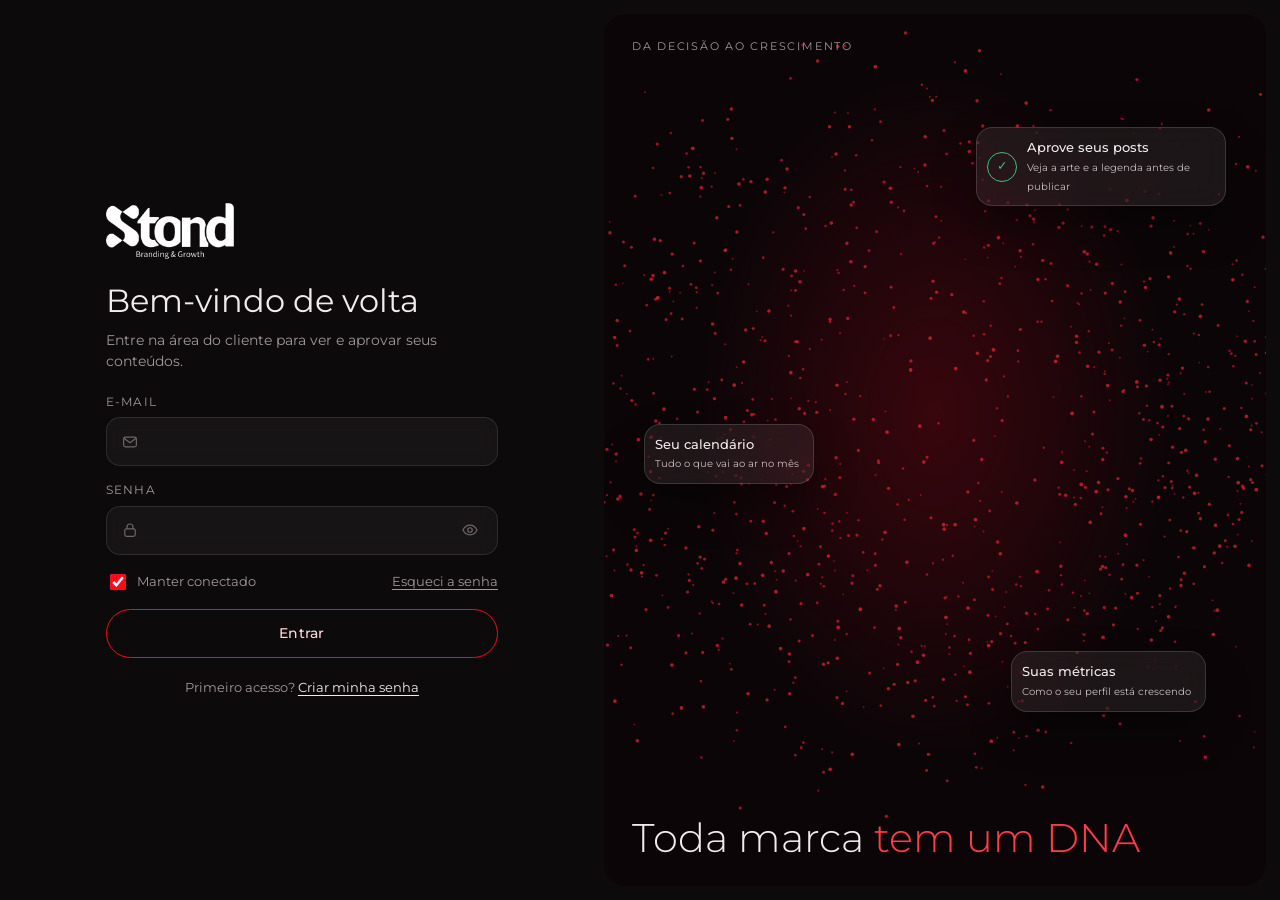
==== index.html @ 306554ad "Portal do cliente Stond com login por e-mail Co-Authored-By: Claude Opus 5.5 <noreply@anthropic.com>" ====
<!doctype html>
<html lang="pt-BR">
<head>
<meta charset="utf-8">
<meta name="viewport" content="width=device-width,initial-scale=1,viewport-fit=cover">
<title>Área do cliente · Stond</title>
<meta name="description" content="Área do cliente Stond: aprove seus conteúdos, veja o calendário e acompanhe suas métricas.">
<meta name="theme-color" content="#0d0a0b">
<meta name="robots" content="noindex">
<link rel="icon" href="assets/icone.png">
<link rel="apple-touch-icon" href="assets/icone.png">
<link rel="preconnect" href="https://fonts.googleapis.com">
<link rel="preconnect" href="https://fonts.gstatic.com" crossorigin>
<link rel="stylesheet" href="https://fonts.googleapis.com/css2?family=Montserrat:wght@300;400;500;600&display=swap">
<link rel="stylesheet" href="app.css">
<script>try{if(localStorage.getItem('stond-tema')==='light')document.documentElement.classList.add('light')}catch(e){}</script>
</head>
<body>
<div id="app"><div class="login one"><div class="form"><img class="lg" src="assets/logo-branco.png" alt="Stond"><p class="sub">Carregando…</p></div></div></div>
<script src="vendor/supabase.js"></script>
<script src="app.js"></script>
</body>
</html>
---- app.css ----
:root{
  --bg:#0d0a0b; --bg-2:#140e10; --bg-3:#1b1315; --ink:#f1ebec; --muted:#a1979a; --faint:#6f6568;
  --line:rgba(241,235,236,.11); --glass:rgba(255,255,255,.045); --glass-2:rgba(255,255,255,.08);
  --red:#f80b1d; --wine:#a40b1d; --deep:#5e0711; --ok:#3fbf7f; --warn:#e5a83b;
  --display:"Gill Sans MT","Gill Sans","Gill Sans Nova",Montserrat,"Segoe UI",sans-serif;
  --body:Montserrat,"Segoe UI",system-ui,sans-serif;
  --glow:rgba(94,7,17,.55); --side:rgba(20,14,16,.6); --redtxt:#ffd9dc; --carr:#d9cfd1; --cap:#ddd3d5; --hov:rgba(241,235,236,.28); --ovl:rgba(6,4,5,.72); --chrome:#2a2124; --ring:rgba(248,11,29,.18); --pendbg:rgba(229,168,59,.12);
  color-scheme:dark;
}
/* versão clara: fundo gelo, texto grafite, bordô como destaque */
html.light{--bg:#f4f5f6; --bg-2:#ffffff; --bg-3:#e9ebed; --ink:#2b2325; --muted:#6d6466; --faint:#9a9194; --line:rgba(43,35,37,.12); --glass:#ffffff; --glass-2:rgba(164,11,29,.07); --red:#c40a1c; --warn:#b7791f; --ok:#1f8a57;
  --glow:rgba(164,11,29,.10); --side:#ffffff; --redtxt:#a40b1d; --carr:#2b2325; --cap:#3a3133; --hov:rgba(43,35,37,.3); --ovl:rgba(43,35,37,.45); --ring:rgba(196,10,28,.14); --pendbg:rgba(183,121,31,.12);
  color-scheme:light; color:var(--ink)}
html.light .lg,html.light .side .logo,html.light .mhead img.l{content:url(assets/logo-vermelho.png)}
html.light .card,html.light .list,html.light .sum,html.light .cal{background:#fff}
html.light .sheet{box-shadow:0 30px 80px rgba(43,35,37,.25)}
*{box-sizing:border-box}
html,body{background:var(--bg);color:var(--ink);height:100%;margin:0}
body{font-family:var(--body);font-size:14px;line-height:1.5;-webkit-font-smoothing:antialiased}
button{font:inherit;color:inherit;cursor:pointer}
button:focus-visible,input:focus-visible,textarea:focus-visible{outline:2px solid var(--red);outline-offset:2px}

.seg{display:flex;flex-wrap:wrap;gap:6px}
.seg button{background:none;border:1px solid var(--line);border-radius:99px;padding:6px 13px;font-size:12.5px;color:var(--muted)}
.seg button[aria-pressed="true"]{border-color:var(--ink);color:var(--ink)}


/* login: formulário à esquerda, palco escuro com o S de pontos à direita */
.login{position:fixed;inset:0;display:grid;grid-template-columns:minmax(0,1fr) minmax(0,1.15fr);gap:14px;padding:14px;background:var(--bg)}
.login .form{display:flex;flex-direction:column;justify-content:center;gap:16px;padding:24px clamp(20px,5vw,72px);max-width:520px;width:100%;justify-self:center}
.login .form .lg{width:128px;margin-bottom:8px}
.login h2{font:400 32px/1.15 var(--display);margin:0}
.login .sub{color:var(--muted);margin:-6px 0 6px}
.gin{display:flex;align-items:center;gap:10px;background:var(--glass);border:1px solid var(--line);border-radius:14px;padding:0 14px;transition:border-color .2s,box-shadow .2s;backdrop-filter:blur(8px)}
.gin:focus-within{border-color:var(--red);box-shadow:0 0 0 4px var(--ring)}
.gin svg{width:18px;height:18px;color:var(--faint);flex:none}
.fld .gin input{flex:1;min-width:0;background:none;border:0;border-radius:0;outline:0;padding:13px 0;color:var(--ink);font:inherit}
.gin .eye{background:none;border:0;padding:4px;color:var(--faint);display:grid}
.lrow{display:flex;justify-content:space-between;align-items:center;gap:10px;flex-wrap:wrap;font-size:13px}
.lrow label{display:flex;gap:8px;align-items:center;color:var(--muted)}
.lrow input{accent-color:var(--red);width:16px;height:16px}
.btn.full{width:100%;padding:13px}
.or{display:flex;align-items:center;gap:12px;color:var(--faint);font-size:12px}
.or::before,.or::after{content:"";flex:1;height:1px;background:var(--line)}
.btn.goog{display:flex;align-items:center;justify-content:center;gap:10px;border-color:var(--line)}
.first{font-size:13px;color:var(--muted);text-align:center;margin:4px 0 0}
.first button{background:none;border:0;padding:0;color:var(--ink);text-decoration:underline;text-underline-offset:3px}
.stage{position:relative;border-radius:22px;overflow:hidden;background:radial-gradient(50% 55% at 50% 46%,rgba(120,8,22,.42),transparent 72%),#0b0507;color:#f1ebec;min-height:0}
.stage canvas{position:absolute;inset:0;width:100%;height:100%}
.stage .tag{position:absolute;left:28px;top:24px;font-size:11px;letter-spacing:.16em;text-transform:uppercase;color:#a1979a}
.stage .big{position:absolute;left:28px;right:28px;bottom:26px;margin:0;font:300 clamp(22px,3.2vw,40px)/1.1 var(--display);text-wrap:balance}
.stage .big em{font-style:normal;color:#ff3a4a}
.gl{position:absolute;display:flex;gap:10px;align-items:center;padding:10px 14px 10px 10px;border-radius:16px;background:rgba(255,255,255,.07);border:1px solid rgba(255,255,255,.14);backdrop-filter:blur(14px);-webkit-backdrop-filter:blur(14px);font-size:12.5px;box-shadow:0 20px 40px rgba(0,0,0,.35);max-width:250px}
.gl img{width:38px;height:46px;border-radius:8px;object-fit:cover;flex:none}
.gl b{display:block;font-weight:500;font-size:13px}.gl small{color:#c9bec1}
.gl .ck{width:30px;height:30px;border-radius:50%;border:1px solid #3fbf7f;color:#3fbf7f;display:grid;place-items:center;flex:none}
.gl.a{right:6%;top:13%}.gl.b{left:6%;top:47%}.gl.c{right:9%;bottom:20%}
@keyframes up{from{opacity:0;transform:translateY(14px)}to{opacity:1;transform:none}}
.in{animation:up .7s cubic-bezier(.2,.7,.2,1) both}
.gl{animation:up .9s cubic-bezier(.2,.7,.2,1) both}
.fld{display:flex;flex-direction:column;gap:6px}
.fld label{font-size:11.5px;letter-spacing:.1em;text-transform:uppercase;color:var(--muted)}
.fld input,.fld textarea{background:var(--glass);border:1px solid var(--line);border-radius:10px;padding:12px 14px;color:var(--ink);font:inherit}
.btn{background:none;border:1px solid var(--ink);border-radius:99px;padding:11px 22px;font-weight:500;letter-spacing:.02em}
.btn:hover{background:var(--glass-2)}
.btn.red{border-color:var(--red);color:var(--redtxt)}
.btn.sm{padding:7px 14px;font-size:12.5px}
.btn.ghost{border-color:var(--line);color:var(--muted)}
.lnk{background:none;border:0;padding:0;color:var(--muted);text-decoration:underline;text-underline-offset:3px;font-size:13px}
.hint{font-size:12.5px;color:var(--faint);border-top:1px solid var(--line);padding-top:14px;margin:6px 0 0}

/* app */
.app{position:fixed;inset:0;display:grid;grid-template-columns:232px 1fr;background:radial-gradient(45% 55% at 100% 0%,var(--glow),transparent 70%),var(--bg)}
.side{border-right:1px solid var(--line);padding:22px 16px;display:flex;flex-direction:column;gap:22px;background:var(--side)}
.side .logo{width:112px;margin-left:6px}
.who{display:flex;gap:10px;align-items:center;padding:10px;border:1px solid var(--line);border-radius:12px}
.who img{width:38px;height:38px;border-radius:50%;object-fit:cover}
.who b{display:block;font-weight:500;font-size:13.5px}.who small{color:var(--muted);font-size:11.5px}
.nav{display:flex;flex-direction:column;gap:2px}
.nav button{display:flex;align-items:center;gap:11px;background:none;border:0;border-radius:10px;padding:10px 12px;text-align:left;color:var(--muted)}
.nav button svg{width:18px;height:18px;flex:none}
.nav button[aria-current="page"]{background:var(--glass-2);color:var(--ink)}
.nav .bdg{margin-left:auto;font-size:11px;font-weight:600;min-width:20px;text-align:center;border-radius:99px;padding:1px 6px;background:var(--wine);color:#fff}
.tt{display:inline-flex;gap:2px;padding:3px;border:1px solid var(--line);border-radius:99px;background:var(--glass);align-self:flex-start;margin-top:auto}
.tt span{width:30px;height:26px;border-radius:99px;display:grid;place-items:center;color:var(--faint)}
.tt span.on{background:var(--glass-2);color:var(--ink);box-shadow:inset 0 0 0 1px var(--line)}
.tt svg{width:15px;height:15px}
.mhead .tt{margin-top:0}
.side .out{margin-top:auto;font-size:12.5px;color:var(--faint);background:none;border:0;text-align:left;padding:8px 12px}
.main{overflow:auto;padding:28px clamp(18px,3.4vw,40px) 40px;min-width:0}
.top{display:flex;justify-content:space-between;align-items:flex-end;gap:12px;flex-wrap:wrap;margin-bottom:20px}
.top h2{font:400 30px/1.15 var(--display);margin:0;text-wrap:balance}
.top p{margin:4px 0 0;color:var(--muted)}
.eyebrow{font-size:11px;letter-spacing:.16em;text-transform:uppercase;color:var(--muted);margin:0 0 10px}
.tabbar{display:none}

/* início */
.sum{display:grid;grid-template-columns:repeat(3,1fr);border:1px solid var(--line);border-radius:14px;margin-bottom:24px}
.sum div{padding:14px 18px}.sum div+div{border-left:1px solid var(--line)}
.sum b{font:400 28px/1 var(--display);display:block;font-variant-numeric:tabular-nums}
.sum span{font-size:12.5px;color:var(--muted)}
.two{display:grid;grid-template-columns:1.35fr 1fr;gap:22px}.two>section{min-width:0}
.list{display:flex;flex-direction:column;border:1px solid var(--line);border-radius:14px;overflow:hidden}
.row{display:flex;gap:14px;align-items:center;padding:11px 14px;background:none;border:0;text-align:left;width:100%}
.row+.row{border-top:1px solid var(--line)}
.row:hover{background:var(--glass)}
.row img{width:46px;height:58px;object-fit:cover;border-radius:7px;flex:none}
.row .t{flex:1;min-width:0}
.row .t b{display:block;font-weight:500;white-space:nowrap;overflow:hidden;text-overflow:ellipsis}
.row .t small{color:var(--muted);font-size:12px}
.chip{font-size:10.5px;letter-spacing:.08em;text-transform:uppercase;border:1px solid var(--line);border-radius:99px;padding:2px 8px;color:var(--muted);white-space:nowrap}
.chip.pend{border-color:rgba(229,168,59,.45);color:var(--warn)}
.chip.ok{border-color:rgba(63,191,127,.45);color:var(--ok)}
.week{display:flex;flex-direction:column}
.day{display:grid;grid-template-columns:48px 1fr;gap:12px;padding:10px 0;border-top:1px solid var(--line)}
.day:first-child{border-top:0}
.day .d{font:400 22px/1 var(--display);text-align:center}.day .d small{display:block;font:500 10px/1.6 var(--body);letter-spacing:.12em;color:var(--muted);text-transform:uppercase}
.day ul{list-style:none;margin:0;padding:0;display:flex;flex-direction:column;gap:4px;min-width:0}
.day li{font-size:13px;display:flex;gap:8px;align-items:baseline;min-width:0}
.day li span{white-space:nowrap;overflow:hidden;text-overflow:ellipsis}
.dot{width:7px;height:7px;border-radius:50%;flex:none;transform:translateY(-1px)}
.t-reels{background:var(--red)}.t-carrossel{background:var(--carr)}.t-story{background:#8a5560}

/* aprovações */
.filters{display:flex;gap:6px;flex-wrap:wrap;margin-bottom:16px}
.grid{display:grid;grid-template-columns:repeat(auto-fill,minmax(190px,1fr));gap:16px}
.card{background:none;border:1px solid var(--line);border-radius:14px;overflow:hidden;padding:0;text-align:left;display:flex;flex-direction:column}
.card:hover{border-color:var(--hov)}
.card .ph{position:relative;aspect-ratio:4/5;background:var(--bg-3)}
.card .ph img{width:100%;height:100%;object-fit:cover;display:block}
.card .ph .k{color:#f1ebec;position:absolute;left:10px;top:10px;background:rgba(13,10,11,.72);backdrop-filter:blur(6px);border-radius:99px;padding:3px 9px;font-size:10.5px;letter-spacing:.08em;text-transform:uppercase}
.card .bd{padding:12px 13px 14px;display:flex;flex-direction:column;gap:6px}
.card .bd b{font-weight:500;line-height:1.35}
.card .bd small{color:var(--muted);font-size:12px}

/* post aberto */
.ovl{position:fixed;inset:0;background:var(--ovl);backdrop-filter:blur(4px);display:grid;place-items:center;padding:24px;z-index:5}
.sheet{width:auto;max-width:100%;height:100%;max-height:760px;display:grid;grid-template-columns:auto 380px;border:1px solid var(--line);border-radius:18px;overflow:hidden;background:var(--bg-2)}
.media{position:relative;background:var(--bg-3);min-height:0;height:100%;aspect-ratio:4/5;max-width:calc(100vw - 460px)}
.media img{width:100%;height:100%;object-fit:contain;display:block}
.media .cnt{position:absolute;top:12px;right:12px;background:rgba(13,10,11,.72);color:#fff;font-size:12px;border-radius:99px;padding:3px 10px;font-variant-numeric:tabular-nums}
.media .nv{color:#fff;position:absolute;top:50%;transform:translateY(-50%);width:34px;height:34px;border-radius:50%;border:1px solid rgba(255,255,255,.5);background:rgba(13,10,11,.4);display:grid;place-items:center}
.media .nv.l{left:12px}.media .nv.r{right:12px}
.media .pg{position:absolute;bottom:12px;left:0;right:0;display:flex;justify-content:center;gap:5px}
.media .pg i{width:7px;height:7px;border-radius:50%;background:rgba(43,35,37,.25);box-shadow:0 0 0 1px rgba(255,255,255,.6)}.media .pg i.on{background:var(--red)}
.info{display:flex;flex-direction:column;min-height:0}
.info .hd{display:flex;justify-content:space-between;gap:10px;padding:18px 20px 14px;border-bottom:1px solid var(--line)}
.info .hd b{font:400 19px/1.25 var(--display)}
.info .hd small{display:block;color:var(--muted);font-size:12px;margin-top:4px}
.x{background:none;border:1px solid var(--line);border-radius:50%;width:32px;height:32px;flex:none;color:var(--muted)}
.info .sc{overflow:auto;padding:16px 20px;display:flex;flex-direction:column;gap:16px;flex:1}
.cap{white-space:pre-line;font-size:13.5px;color:var(--cap)}
.det{border:1px solid var(--line);border-radius:12px;padding:12px 14px;font-size:13px;color:var(--muted);white-space:pre-line}
.act{border-top:1px solid var(--line);padding:14px 20px 18px;display:flex;flex-direction:column;gap:10px;background:var(--bg-2)}
.act textarea{min-height:64px;resize:vertical}
.act .bt{display:flex;gap:8px;flex-wrap:wrap}
.act .bt .btn{flex:1;padding:10px 12px;font-size:13px;white-space:nowrap}

/* calendário */
.cal{border:1px solid var(--line);border-radius:14px;overflow:hidden}
.cal .wd,.cal .cells{display:grid;grid-template-columns:repeat(7,minmax(0,1fr))}
.cal .wd div{padding:8px 10px;font-size:11px;letter-spacing:.12em;text-transform:uppercase;color:var(--muted);border-bottom:1px solid var(--line)}
.cell{min-height:96px;padding:7px 8px;border-right:1px solid var(--line);border-bottom:1px solid var(--line);display:flex;flex-direction:column;gap:3px;min-width:0}
.cell:nth-child(7n){border-right:0}
.cell .n{font-size:12px;color:var(--muted);font-variant-numeric:tabular-nums}
.cell.today .n{color:#fff;background:var(--wine);border-radius:99px;width:22px;height:22px;display:grid;place-items:center}
.ev{display:flex;gap:6px;align-items:center;font-size:11.5px;line-height:1.25;background:var(--glass);border:0;border-radius:6px;padding:3px 6px;text-align:left;min-width:0;color:var(--ink)}
.ev span{white-space:nowrap;overflow:hidden;text-overflow:ellipsis}
.ev.pend{background:var(--pendbg)}
.leg{display:flex;gap:16px;flex-wrap:wrap;margin-top:12px;font-size:12px;color:var(--muted)}
.leg span{display:flex;gap:6px;align-items:center}

/* instagram */
.ig{max-width:620px}
.igh{display:flex;gap:26px;align-items:center;margin-bottom:16px}
.igh img{width:96px;height:96px;border-radius:50%;object-fit:cover;border:2px solid var(--wine);padding:3px}
.igh .nm{font-weight:500;font-size:16px}
.stats{display:flex;gap:22px;margin:8px 0}
.stats b{font-weight:600;font-variant-numeric:tabular-nums}
.bio{white-space:pre-line;font-size:13.5px;margin:0 0 18px}
.since{font-size:12px;color:var(--faint);margin:0 0 16px}
.feed{display:grid;grid-template-columns:repeat(3,1fr);gap:3px}
.feed div{position:relative;aspect-ratio:4/5;background:var(--bg-3);overflow:hidden}
.feed img{width:100%;height:100%;object-fit:cover;display:block}
.feed .tag{color:#f1ebec;position:absolute;left:6px;top:6px;font-size:10px;letter-spacing:.06em;text-transform:uppercase;background:rgba(13,10,11,.75);border-radius:99px;padding:2px 7px}
.feed .old{opacity:.35}


/* métricas: bento */
.demo{display:inline-flex;gap:6px;align-items:center;font-size:11.5px;color:var(--warn);border:1px solid var(--pendbg);background:var(--pendbg);border-radius:99px;padding:3px 10px}
.bento{display:grid;grid-template-columns:repeat(4,minmax(0,1fr));grid-auto-rows:minmax(150px,auto);gap:14px}
.bx{position:relative;border:1px solid var(--line);border-radius:18px;padding:16px 18px;background:linear-gradient(160deg,var(--glass-2),var(--glass) 60%);overflow:hidden;display:flex;flex-direction:column;gap:8px;min-width:0;transition:transform .25s,border-color .25s}
.bx:hover{transform:translateY(-2px);border-color:var(--hov)}
.bx .lb{font-size:11px;letter-spacing:.14em;text-transform:uppercase;color:var(--muted)}
.bx .num{font:400 clamp(26px,3vw,40px)/1 var(--display);white-space:nowrap;font-variant-numeric:tabular-nums}
.bx .num small{font:500 13px var(--body);color:var(--ok);margin-left:8px}
.bx .ft{font-size:12px;color:var(--faint);margin-top:auto}
.w2{grid-column:span 2}.h2{grid-row:span 2}
.bx.hero{background:radial-gradient(70% 80% at 100% 0%,var(--glow),transparent 70%),linear-gradient(160deg,var(--glass-2),var(--glass) 60%)}
.bx svg.ch{width:100%;height:auto;display:block;margin-top:auto;overflow:visible}
.ring{display:flex;flex-wrap:wrap;gap:12px;align-items:center}
.ring svg{width:76px;height:76px;flex:none}.ring>div{flex:1;min-width:110px}
.bars{display:flex;flex-direction:column;gap:9px;margin-top:4px}
.bars div{display:grid;grid-template-columns:74px 1fr 34px;gap:10px;align-items:center;font-size:12.5px}
.bars i{height:8px;border-radius:99px;background:var(--line);position:relative;overflow:hidden}
.bars i b{position:absolute;inset:0 auto 0 0;border-radius:99px;background:linear-gradient(90deg,var(--wine),var(--red))}
.bars span:last-child{text-align:right;font-variant-numeric:tabular-nums;color:var(--muted)}
.best{display:flex;gap:14px;align-items:center}
.best img{width:70px;height:88px;border-radius:10px;object-fit:cover}
.stack{display:flex;height:12px;border-radius:99px;overflow:hidden;margin:6px 0 4px}
.stack i:nth-child(1){background:var(--red)}.stack i:nth-child(2){background:var(--carr)}.stack i:nth-child(3){background:#8a5560}
.prog{height:8px;border-radius:99px;background:var(--line);overflow:hidden}.prog b{display:block;height:100%;background:var(--ok)}
.lnkb{background:none;border:0;padding:0;color:var(--ink);text-decoration:underline;text-underline-offset:3px;font-size:12.5px;align-self:flex-start}
/* arquivos */
.files{display:grid;grid-template-columns:repeat(auto-fill,minmax(260px,1fr));gap:12px;margin-bottom:24px}
.fl{display:flex;gap:12px;align-items:center;border:1px solid var(--line);border-radius:14px;padding:12px 14px;background:var(--glass);min-width:0}
.fl .ico{width:40px;height:40px;border-radius:10px;display:grid;place-items:center;background:var(--glass-2);flex:none;color:var(--red);font-size:11px;font-weight:600;letter-spacing:.04em}
.fl .t{flex:1;min-width:0}.fl .t b{display:block;font-weight:500;white-space:nowrap;overflow:hidden;text-overflow:ellipsis}.fl .t small{color:var(--muted);font-size:12px;white-space:nowrap;overflow:hidden;text-overflow:ellipsis;display:block}
.drop{border:1px dashed var(--hov);border-radius:14px;padding:22px;text-align:center;color:var(--muted);display:flex;flex-direction:column;gap:10px;align-items:center}
@media (max-width:900px){.bento{grid-template-columns:repeat(2,minmax(0,1fr))}}
@media (max-width:720px){.bento{gap:10px}.bx{padding:14px}.bx .num{font-size:30px}.w2m{grid-column:span 2}.h2{grid-row:auto}.tabbar{grid-template-columns:repeat(5,1fr)!important}}


/* celular */
@media (max-width:720px){
  .login{grid-template-columns:1fr;grid-template-rows:230px auto;padding:10px;overflow:auto;align-content:start}
  .stage{order:-1}.gl{display:none}.stage .big{font-size:22px;bottom:16px;left:18px}.stage .tag{left:18px;top:14px}
  .login .form{padding:14px 10px 20px;gap:13px}.login .form .lg{display:none}.login h2{font-size:26px}
  .app{grid-template-columns:1fr;grid-template-rows:1fr auto}
  .side{display:none}
  .main{padding:18px 16px 24px}
  .mhead{display:flex!important}
  .top h2{font-size:24px}
  .sum b{font-size:22px}.sum div{padding:12px}
  .two{grid-template-columns:1fr}
  .grid{grid-template-columns:repeat(2,minmax(0,1fr));gap:10px}
  .card .bd{padding:9px 10px 11px}.card .bd b{font-size:13px}
  .tabbar{display:grid;grid-template-columns:repeat(4,1fr);border-top:1px solid var(--line);background:var(--bg-2);padding:6px 4px 10px}
  .tabbar button{background:none;border:0;display:flex;flex-direction:column;align-items:center;gap:3px;font-size:10.5px;color:var(--faint);padding:6px 0;position:relative}
  .tabbar svg{width:21px;height:21px}
  .tabbar button[aria-current="page"]{color:var(--ink)}
  .tabbar .bdg{position:absolute;top:2px;left:calc(50% + 6px);font-size:9.5px;background:var(--wine);color:#fff;border-radius:99px;padding:0 5px;font-weight:600}
  .ovl{padding:0;place-items:end stretch}
  .sheet{display:block;max-height:none;border-radius:18px 18px 0 0;height:100%;overflow:auto}
  .media{aspect-ratio:4/5;height:auto;max-width:none}
  .info{min-height:auto}.info .sc{overflow:visible}
  .cell{min-height:58px;padding:4px}
  .ev span{display:none}.ev{padding:4px;justify-content:center}
  .calday{display:block!important}
  .igh{gap:16px}.igh img{width:76px;height:76px}.stats{gap:14px;font-size:13px}
}
.mhead{display:none;align-items:center;justify-content:space-between;margin:-4px 0 14px}
.mhead img.l{width:84px}.mhead img.a{width:30px;height:30px;border-radius:50%;object-fit:cover}
.calday{display:none;margin-top:14px}
@media (prefers-reduced-motion:reduce){*{transition:none!important}}

/* app real */
.err{margin:0;color:#ff5a66;font-size:13px}
html.light .err{color:#b0081a}
.empty{border:1px dashed var(--line);border-radius:14px;padding:18px;color:var(--muted);font-size:13px}
.wait{color:var(--faint);font-size:12.5px;margin:auto 0 0}
.toast{position:fixed;left:50%;bottom:calc(84px + env(safe-area-inset-bottom,0px));transform:translate(-50%,20px);opacity:0;background:var(--ink);color:var(--bg);padding:10px 18px;border-radius:99px;font-size:13px;z-index:20;transition:.25s;pointer-events:none;max-width:calc(100vw - 32px)}
.toast.on{opacity:1;transform:translate(-50%,0)}
.noimg{display:grid;place-items:center;background:var(--bg-3);color:var(--faint);font-size:10px;text-transform:uppercase;letter-spacing:.08em}
.row .noimg,.row video{width:46px;height:58px;border-radius:7px;flex:none;object-fit:cover}
.card .ph video,.card .ph .noimg,.feed video,.feed .noimg,.best video{width:100%;height:100%;object-fit:cover;display:block}
.best video,.best .noimg{width:70px;height:88px;border-radius:10px}
.media video{width:100%;height:100%;object-fit:contain;display:block;background:#000}
.feed button{position:relative;aspect-ratio:4/5;background:var(--bg-3);overflow:hidden;border:0;padding:0}
.feed{grid-template-columns:repeat(3,1fr)}
.cell.off{background:transparent}
.cell[data-day]{cursor:pointer}
.calday{display:block}
.hist{display:flex;flex-direction:column;gap:10px;font-size:13px}
.hist small{color:var(--muted)}.hist p{margin:3px 0 0;white-space:pre-line;color:var(--cap)}
.hd small .chip{margin-left:6px}
.drop{cursor:pointer;margin-top:22px}.drop.on{border-color:var(--red);background:var(--glass)}
a.btn{text-decoration:none;color:inherit;display:inline-flex;align-items:center}
.fl .btn{flex:none}
.login.one{grid-template-columns:1fr;place-items:center}
.login.one .form{max-width:440px}
.btn:disabled{opacity:.5;cursor:default}
.main{padding-bottom:max(40px,env(safe-area-inset-bottom,0px))}
.tabbar{padding-bottom:max(10px,env(safe-area-inset-bottom,0px))}
@media (max-width:720px){.fl{flex-wrap:wrap}.fl .t{flex-basis:60%}}
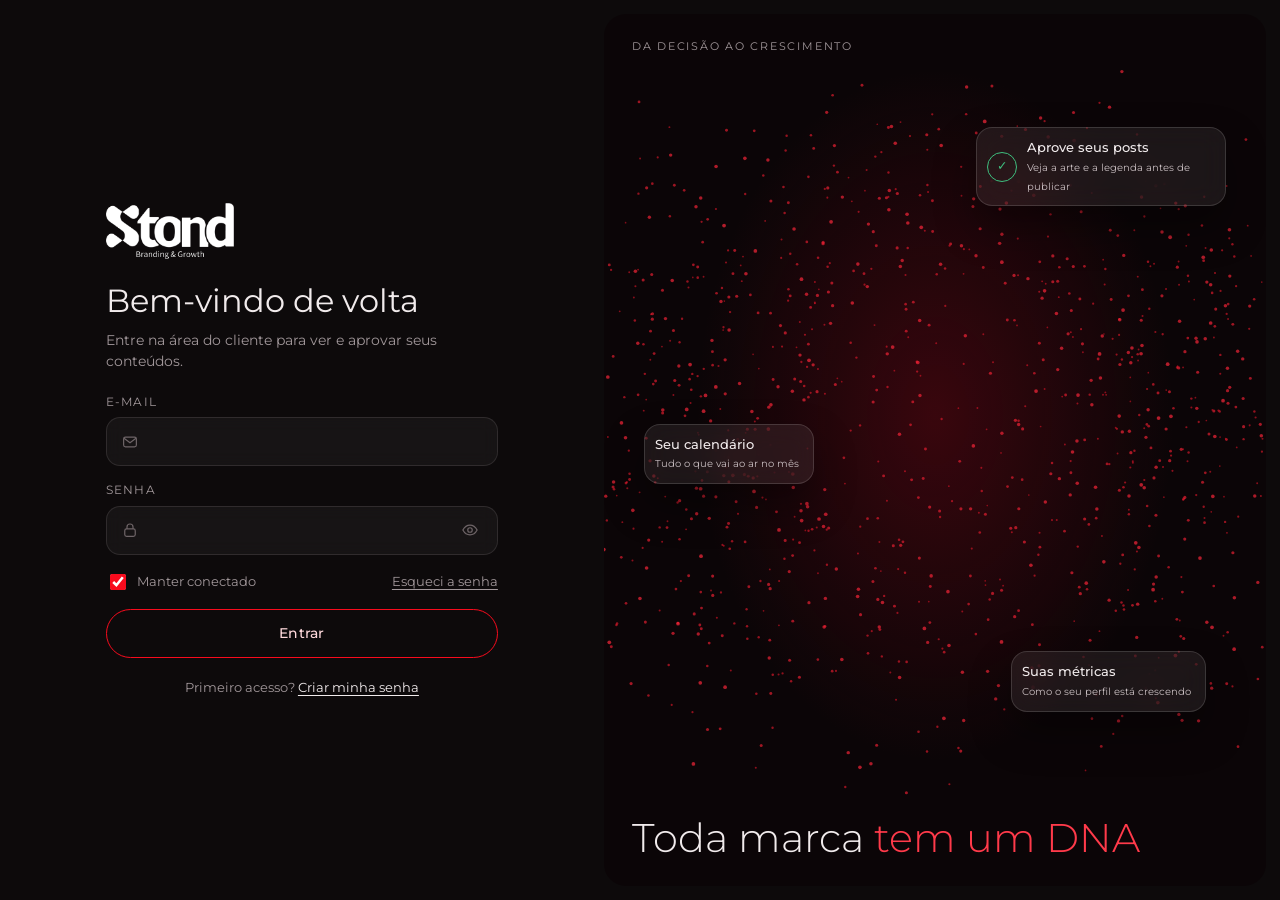
==== commit d5cfe8c7: "Ícone com o S vermelho da Stond Co-Authored-By: Claude Opus 5.5 <noreply@anthropic.com> Claude-Sessi" ====
--- a/index.html
+++ b/index.html
@@ -7,7 +7,7 @@
 <meta name="description" content="Área do cliente Stond: aprove seus conteúdos, veja o calendário e acompanhe suas métricas.">
 <meta name="theme-color" content="#0d0a0b">
 <meta name="robots" content="noindex">
-<link rel="icon" href="assets/icone.png">
+<link rel="icon" href="assets/favicon.png">
 <link rel="apple-touch-icon" href="assets/icone.png">
 <link rel="preconnect" href="https://fonts.googleapis.com">
 <link rel="preconnect" href="https://fonts.gstatic.com" crossorigin>
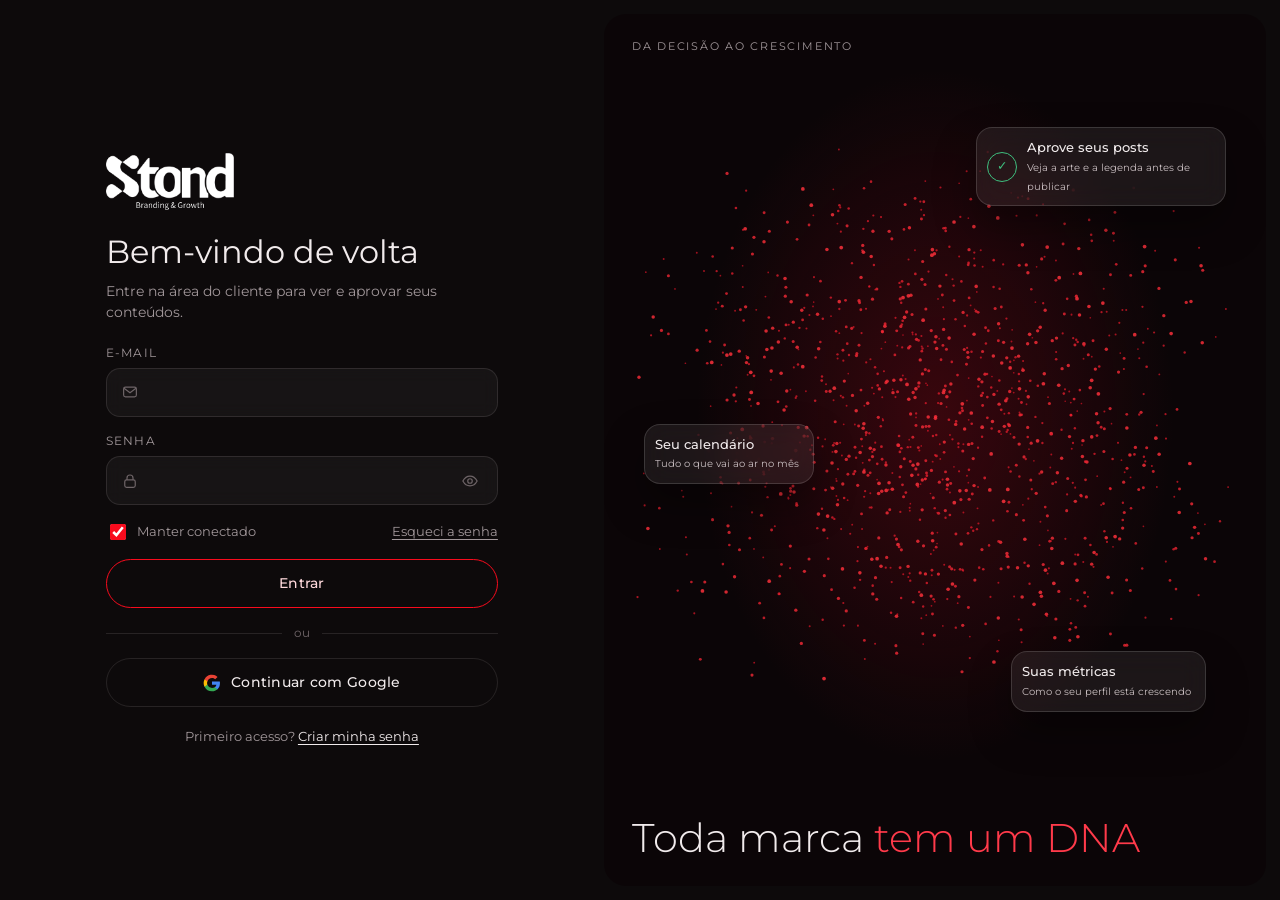
==== commit d3605ef9: "IA da Stond na gestão e no portal do cliente Co-Authored-By: Claude Opus 5.5 <noreply@anthropic.com>" ====
--- a/index.html
+++ b/index.html
@@ -18,6 +18,7 @@
 <body>
 <div id="app"><div class="login one"><div class="form"><img class="lg" src="assets/logo-branco.png" alt="Stond"><p class="sub">Carregando…</p></div></div></div>
 <script src="vendor/supabase.js"></script>
+<script src="ia.js"></script>
 <script src="app.js"></script>
 </body>
 </html>
--- a/app.css
+++ b/app.css
@@ -284,3 +284,38 @@
 .main{padding-bottom:max(40px,env(safe-area-inset-bottom,0px))}
 .tabbar{padding-bottom:max(10px,env(safe-area-inset-bottom,0px))}
 @media (max-width:720px){.fl{flex-wrap:wrap}.fl .t{flex-basis:60%}}
+
+.lgl{display:inline-block;align-self:flex-start;line-height:0}.lgl:hover .lg{opacity:.85}
+@media (max-width:720px){.lgl{display:none}}
+html.light .bx,html.light .bx.hero{background:#fff}
+/* IA */
+.ia-fab{position:fixed;right:20px;bottom:20px;z-index:60;display:flex;align-items:center;gap:7px;background:var(--bg-2);color:var(--ink);border:1px solid var(--line);border-radius:99px;padding:10px 16px;font:500 13px var(--body);box-shadow:0 8px 24px rgba(0,0,0,.25);cursor:pointer;transition:border-color .2s}
+.ia-fab svg{color:var(--red)}.ia-fab:hover{border-color:var(--red)}
+.ia-panel{position:fixed;right:20px;bottom:20px;z-index:61;width:min(420px,calc(100vw - 32px));height:min(620px,calc(100dvh - 40px));display:flex;flex-direction:column;background:var(--bg-2);border:1px solid var(--line);border-radius:20px;box-shadow:0 20px 60px rgba(0,0,0,.4);overflow:hidden}
+.ia-panel[hidden]{display:none}
+.ia-panel header{display:flex;justify-content:space-between;align-items:center;gap:10px;padding:14px 16px;border-bottom:1px solid var(--line)}
+.ia-panel header b{display:block;font:400 18px/1.2 var(--display)}.ia-panel header small{color:var(--muted);font-size:12px}
+.ia-panel header span{display:flex;gap:6px;align-items:center}
+.ia-new{background:none;border:1px solid var(--line);border-radius:99px;color:var(--muted);font:12px var(--body);padding:5px 11px;cursor:pointer}
+.ia-x{background:none;border:0;color:var(--muted);font-size:24px;line-height:1;padding:0 4px;cursor:pointer}
+.ia-log{flex:1;overflow-y:auto;padding:16px;display:flex;flex-direction:column;gap:10px}
+.ia-hi p{color:var(--muted);margin:0 0 12px}
+.ia-hint{display:block;width:100%;text-align:left;background:none;border:1px solid var(--line);border-radius:14px;color:var(--ink);font:13px var(--body);padding:10px 13px;margin-bottom:8px;cursor:pointer}
+.ia-hint:hover{border-color:var(--red)}
+.ia-m{max-width:88%;font-size:13.5px;line-height:1.55;overflow-wrap:anywhere}
+.ia-m.me{align-self:flex-end;border:1px solid var(--line);border-radius:16px 16px 4px 16px;padding:9px 13px;white-space:pre-wrap}
+.ia-m.ai{align-self:flex-start}
+.ia-m.ai p{margin:0 0 8px}.ia-m.ai ul{margin:0 0 8px;padding-left:18px}.ia-m.ai li{margin:3px 0}.ia-m.ai li::marker{color:var(--red)}
+.ia-m.err{color:var(--warn)}
+.ia-copy{background:none;border:0;padding:0;color:var(--faint);font:12px var(--body);cursor:pointer}.ia-copy:hover{color:var(--ink)}
+.ia-wait{display:flex;gap:4px;padding:6px 0}.ia-wait i{width:6px;height:6px;border-radius:50%;background:var(--muted);opacity:.35;animation:iaw 1.2s infinite}
+.ia-wait i:nth-child(2){animation-delay:.2s}.ia-wait i:nth-child(3){animation-delay:.4s}
+@keyframes iaw{40%{opacity:1}}
+.ia-f{display:flex;gap:8px;align-items:flex-end;padding:12px;border-top:1px solid var(--line)}
+.ia-f textarea{flex:1;resize:none;background:none;border:1px solid var(--line);border-radius:14px;color:var(--ink);font:13.5px/1.45 var(--body);padding:10px 12px;outline:0;max-height:140px}
+.ia-f textarea:focus{border-color:var(--red)}
+.ia-send{flex:none;width:40px;height:40px;display:grid;place-items:center;background:none;border:1px solid var(--line);border-radius:50%;color:var(--ink);cursor:pointer}.ia-send:hover{border-color:var(--red)}
+@media (max-width:720px){
+  .ia-fab{right:14px;bottom:calc(78px + env(safe-area-inset-bottom,0px));padding:9px 14px}
+  .ia-panel{right:0;left:0;bottom:0;top:0;width:auto;height:auto;border-radius:0;border:0}
+}
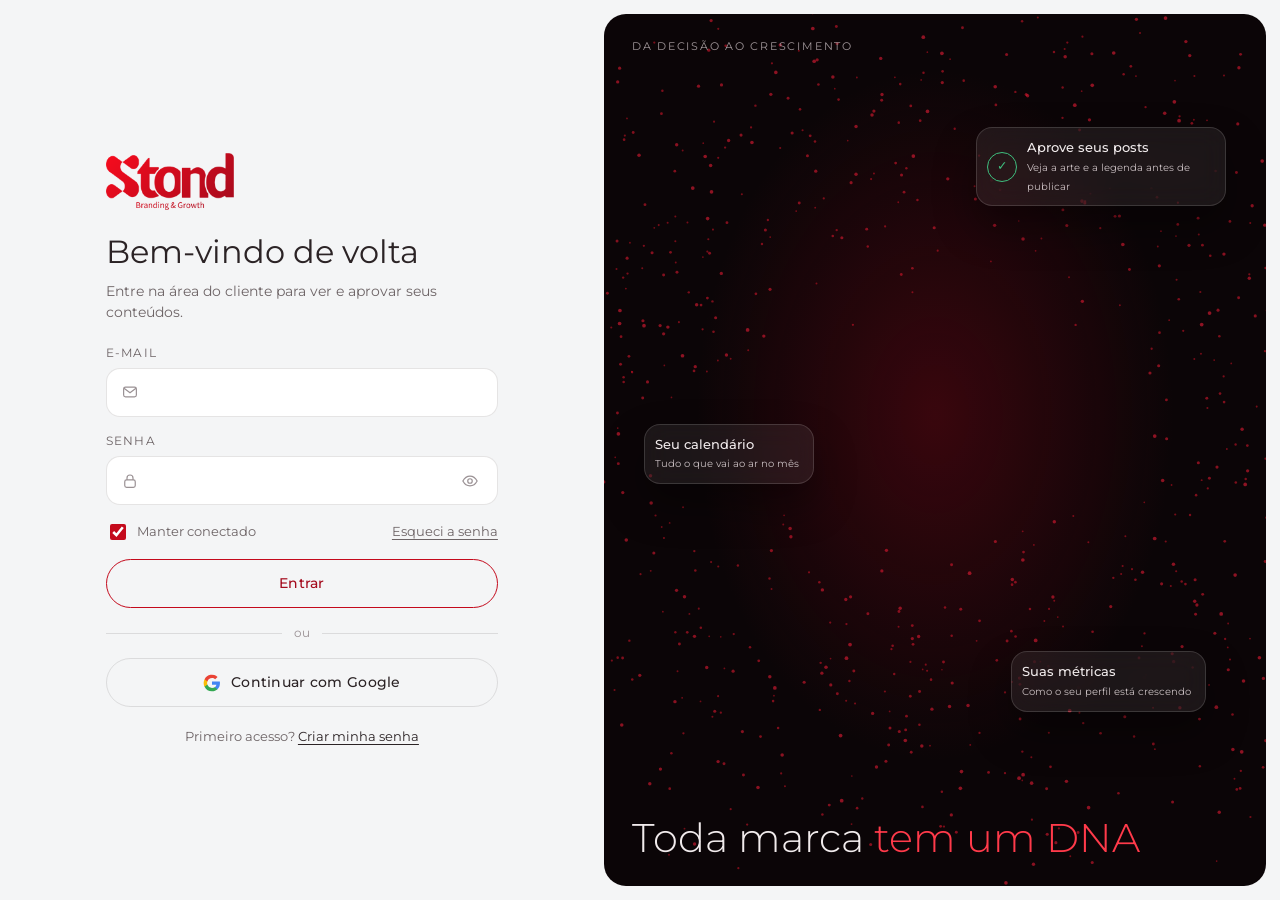
==== commit 039d8417: "Portal no mesmo visual da gestão: claro por padrão e menu bordô Co-Authored-By: Claude Opus 5.5 <nor" ====
--- a/index.html
+++ b/index.html
@@ -13,7 +13,7 @@
 <link rel="preconnect" href="https://fonts.gstatic.com" crossorigin>
 <link rel="stylesheet" href="https://fonts.googleapis.com/css2?family=Montserrat:wght@300;400;500;600&display=swap">
 <link rel="stylesheet" href="app.css">
-<script>try{if(localStorage.getItem('stond-tema')==='light')document.documentElement.classList.add('light')}catch(e){}</script>
+<script>try{if(localStorage.getItem('stond-tema')!=='dark')document.documentElement.classList.add('light')}catch(e){document.documentElement.classList.add('light')}</script>
 </head>
 <body>
 <div id="app"><div class="login one"><div class="form"><img class="lg" src="assets/logo-branco.png" alt="Stond"><p class="sub">Carregando…</p></div></div></div>
--- a/app.css
+++ b/app.css
@@ -319,3 +319,26 @@
   .ia-fab{right:14px;bottom:calc(78px + env(safe-area-inset-bottom,0px));padding:9px 14px}
   .ia-panel{right:0;left:0;bottom:0;top:0;width:auto;height:auto;border-radius:0;border:0}
 }
+.ia-nudge{position:fixed;right:20px;bottom:70px;z-index:60;background:var(--bg-2);color:var(--ink);border:1px solid var(--line);border-radius:14px 14px 4px 14px;padding:8px 13px;font:13px var(--body);box-shadow:0 8px 24px rgba(0,0,0,.25);cursor:pointer}
+.ia-nudge:hover{border-color:var(--red)}.ia-nudge[hidden]{display:none}
+@media (max-width:720px){.ia-nudge{right:14px;bottom:calc(126px + env(safe-area-inset-bottom,0px))}}
+/* rolagem: a linha da grade não cresce além da tela, cada coluna rola sozinha */
+.app{grid-template-rows:minmax(0,1fr)}
+.side{overflow-y:auto;min-height:0;overscroll-behavior:contain}
+.main{min-height:0}
+@media (max-width:720px){.app{grid-template-rows:minmax(0,1fr) auto}}
+.tact{display:flex;gap:10px;align-items:center;flex-wrap:wrap}
+.btn.iab{display:inline-flex;align-items:center;gap:7px}.btn.iab svg{color:var(--red)}
+
+/* menu bordô no tema claro (portal e gestão) */
+html.light .side{background:#8f0a19;border-right:0;color:#fff}
+html.light .side .logo{content:url(/assets/logo-branco.png)}
+html.light .side .nav button{color:rgba(255,255,255,.78)}
+html.light .side .nav button:hover{color:#fff;background:rgba(255,255,255,.08)}
+html.light .side .nav button[aria-current="page"]{background:rgba(255,255,255,.16);color:#fff}
+html.light .side .nav .sec{color:rgba(255,255,255,.55)}html.light .side .nav .sec:hover{color:#fff;background:none}
+html.light .side .who{border-color:rgba(255,255,255,.22)}html.light .side .who small{color:rgba(255,255,255,.7)}html.light .side .who .av{background:#fff;color:#8f0a19}
+html.light .side .bdg{background:#fff;color:#8f0a19}
+html.light .side .tt{border-color:rgba(255,255,255,.25);background:rgba(255,255,255,.08)}html.light .side .tt span{color:rgba(255,255,255,.65)}html.light .side .tt span.on{background:#fff;color:#8f0a19;box-shadow:none}
+html.light .side .out{color:rgba(255,255,255,.7)}
+html.light .side::-webkit-scrollbar{width:8px}html.light .side::-webkit-scrollbar-thumb{background:rgba(255,255,255,.25);border-radius:8px}
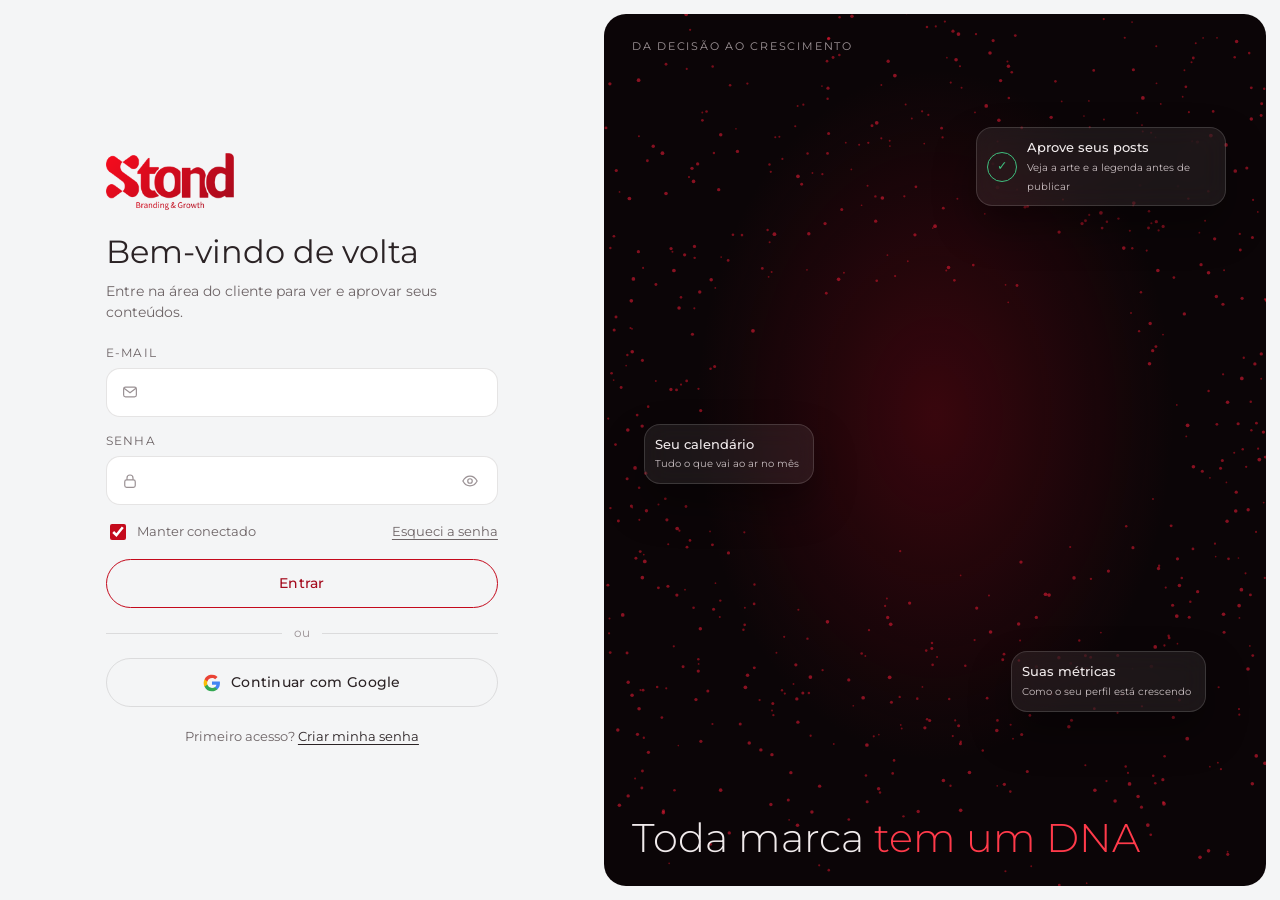
==== commit a209144c: "Sua marca: manual da marca do cliente no portal e editor na gestão - Portal: aba "Sua marca" com map" ====
--- a/index.html
+++ b/index.html
@@ -13,12 +13,14 @@
 <link rel="preconnect" href="https://fonts.gstatic.com" crossorigin>
 <link rel="stylesheet" href="https://fonts.googleapis.com/css2?family=Montserrat:wght@300;400;500;600&display=swap">
 <link rel="stylesheet" href="app.css">
+<link rel="stylesheet" href="marca.css">
 <script>try{if(localStorage.getItem('stond-tema')!=='dark')document.documentElement.classList.add('light')}catch(e){document.documentElement.classList.add('light')}</script>
 </head>
 <body>
 <div id="app"><div class="login one"><div class="form"><img class="lg" src="assets/logo-branco.png" alt="Stond"><p class="sub">Carregando…</p></div></div></div>
 <script src="vendor/supabase.js"></script>
 <script src="ia.js"></script>
+<script src="marca.js"></script>
 <script src="app.js"></script>
 </body>
 </html>
--- a/app.css
+++ b/app.css
@@ -342,3 +342,13 @@
 html.light .side .tt{border-color:rgba(255,255,255,.25);background:rgba(255,255,255,.08)}html.light .side .tt span{color:rgba(255,255,255,.65)}html.light .side .tt span.on{background:#fff;color:#8f0a19;box-shadow:none}
 html.light .side .out{color:rgba(255,255,255,.7)}
 html.light .side::-webkit-scrollbar{width:8px}html.light .side::-webkit-scrollbar-thumb{background:rgba(255,255,255,.25);border-radius:8px}
+.nota{display:flex;flex-direction:column;gap:8px;border:1px solid var(--line);border-left:4px solid var(--red);border-radius:16px;padding:16px 18px;margin:0 0 16px;background:var(--glass)}
+html.light .nota{background:#fff}
+.nota b{font-weight:500;font-size:15px}.nota>span{color:var(--muted);font-size:12.5px}
+.nsc{display:flex;gap:6px;flex-wrap:wrap;margin-top:4px}
+.nsc button{width:38px;height:38px;border-radius:10px;border:1px solid var(--line);background:none;color:var(--ink);font:500 14px var(--body);cursor:pointer}
+.nsc button:hover{border-color:var(--red)}.nsc button.on{background:var(--red);border-color:var(--red);color:#fff}
+.nota textarea{background:none;border:1px solid var(--line);border-radius:12px;color:var(--ink);font:13.5px var(--body);padding:10px 12px;resize:vertical}
+.nota .btn{align-self:flex-start}
+/* números sempre em Montserrat (pedido da Helo) */
+.bx .num,.sum b,.day .d,.tl b,.cs b,.rk b,.mt>div>b,.kwn b,.ftot b,.acc .num,.trio b,.tb .val,.nsc{font-family:var(--body)!important;font-weight:500;letter-spacing:-.01em;font-variant-numeric:tabular-nums}
--- a/marca.css
+++ b/marca.css
@@ -0,0 +1,153 @@
+/* Sua marca: usa os tokens do portal (claro e escuro); as cores da marca do cliente entram inline */
+.mk-steps{display:grid;grid-template-columns:repeat(5,minmax(0,1fr));gap:8px;margin-bottom:16px}
+.mk-step{border:1px solid var(--line);border-radius:14px;padding:10px 12px;background:var(--glass);min-width:0}
+.mk-step i{display:block;height:3px;border-radius:3px;background:var(--line);margin-bottom:8px}
+.mk-step b{display:block;font-weight:500;font-size:13px}
+.mk-step small{color:var(--muted);font-size:11.5px}
+.mk-step.done i{background:var(--ok)} .mk-step.done small{color:var(--ok)}
+.mk-step.now i{background:linear-gradient(90deg,var(--red) 60%,var(--line) 60%)} .mk-step.now small{color:var(--redtxt)}
+.mk-tabs{display:flex;gap:6px;flex-wrap:wrap;margin-bottom:16px}
+.mk-tabs button{background:none;border:1px solid var(--line);border-radius:99px;padding:7px 14px;font-size:13px;color:var(--muted)}
+.mk-tabs button[aria-selected="true"]{border-color:var(--ink);color:var(--ink);background:var(--glass-2)}
+.mk-card{border:1px solid var(--line);border-radius:18px;padding:18px;background:var(--glass);min-width:0}
+.mk-grid{display:grid;grid-template-columns:repeat(auto-fit,minmax(min(100%,380px),1fr));gap:14px}
+.mk-full{grid-column:1/-1}
+.mk-lb{display:block;font-size:11px;letter-spacing:.14em;text-transform:uppercase;color:var(--muted);margin-bottom:10px}
+.mk-st{font:500 clamp(18px,2vw,22px)/1.3 var(--body);margin:0;text-wrap:balance}
+.mk-st.sm{font-size:16px;line-height:1.45}
+.mk-p{margin:0}
+.mk-muted{color:var(--muted);font-size:12.5px;margin:10px 0 0}
+.mk-more{background:none;border:0;padding:0;margin-top:12px;color:var(--redtxt);font-weight:500;font-size:13px}
+.mk-exp{margin-top:10px;padding-top:10px;border-top:1px dashed var(--line);font-size:13.5px}
+.mk-exp p{margin:0 0 8px;max-width:68ch}
+.mk-chips{display:flex;flex-wrap:wrap;gap:6px}
+.mk-chip{border:1px solid var(--line);border-radius:99px;padding:4px 10px;font-size:12px;color:var(--ink)}
+/* mapa */
+.mk-mapwrap{padding:10px}
+.mk-map{position:relative;display:grid;grid-template-columns:1fr minmax(220px,300px) 1fr;grid-template-rows:auto auto;gap:40px 52px;padding:26px 20px;align-items:center}
+.mk-lines{position:absolute;inset:0;width:100%;height:100%;pointer-events:none;overflow:visible}
+.mk-lines path{fill:none;stroke:var(--line);stroke-width:2}
+.mk-core{grid-column:2;grid-row:1/3;position:relative;z-index:1;border-radius:24px;padding:26px 22px;text-align:center;color:#fff;background:radial-gradient(80% 90% at 50% 0%,#7a0816,#3a050c 70%),#2a0408;box-shadow:0 20px 50px var(--glow)}
+.mk-eb{font-size:10.5px;letter-spacing:.16em;text-transform:uppercase;opacity:.75}
+.mk-big{font:500 clamp(22px,2.4vw,30px)/1.1 var(--body);margin:10px 0;text-wrap:balance}
+.mk-core p{font-size:13px;opacity:.9;margin:0}
+.mk-tag{display:inline-block;margin-top:14px;background:#fff;color:#5e0711;font-weight:600;font-size:11.5px;padding:4px 11px;border-radius:99px}
+.mk-br{position:relative;z-index:1;text-align:left;border:1px solid var(--line);border-radius:18px;padding:14px 16px;background:var(--bg-2);transition:transform .15s,border-color .15s}
+.mk-br:hover{transform:translateY(-2px);border-color:var(--hov)}
+.mk-br h3{margin:0;font-size:15px;font-weight:500;display:flex;gap:8px;align-items:center}
+.mk-br h3 i{width:8px;height:8px;border-radius:50%;background:var(--red)}
+.mk-br small{display:block;color:var(--muted);font-size:11.5px;margin:2px 0 10px}
+.mk-go{display:block;margin-top:10px;font-size:12.5px;color:var(--redtxt);font-weight:500}
+.mk-b1{grid-column:1;grid-row:1}.mk-b2{grid-column:3;grid-row:1}.mk-b3{grid-column:1;grid-row:2}.mk-b4{grid-column:3;grid-row:2}
+.mk-hint{text-align:center;color:var(--faint);font-size:12px;margin:0 0 8px}
+/* quem somos */
+.mk-vals{display:grid;gap:10px}
+.mk-vals>div{display:flex;gap:12px;align-items:flex-start}
+.mk-vals span{width:30px;height:30px;border-radius:10px;background:var(--glass-2);color:var(--redtxt);display:grid;place-items:center;font-weight:600;flex:none}
+.mk-vals p{margin:0;font-size:13px;color:var(--muted)} .mk-vals b{display:block;color:var(--ink);font-weight:500;font-size:14px}
+.mk-three{display:grid;grid-template-columns:repeat(auto-fit,minmax(min(100%,210px),1fr));gap:10px}
+.mk-pc{border:1px solid var(--line);border-radius:14px;padding:14px;font-size:13px}
+.mk-pc b{display:block;font-weight:500;font-size:14.5px}
+.mk-pc q{display:block;font-style:italic;color:var(--muted);margin:4px 0 8px}
+.mk-pc p{margin:0}
+.mk-prod{display:inline-block;margin-top:8px;font-size:10.5px;letter-spacing:.08em;text-transform:uppercase;color:var(--redtxt);font-weight:600}
+/* como falamos */
+.mk-arch{display:flex;gap:14px;align-items:center}
+.mk-arch>span{width:58px;height:58px;border-radius:50%;border:2px solid var(--red);display:grid;place-items:center;font-size:22px;font-weight:600;color:var(--redtxt);flex:none}
+.mk-arch p{margin:0} .mk-arch b{font-weight:500} .mk-arch small{display:block;color:var(--muted);font-size:13px;margin-top:2px}
+.mk-isnot{display:grid;grid-template-columns:1fr 1fr;gap:6px 10px;font-size:13px}
+.mk-isnot b{font-size:10.5px;letter-spacing:.12em;text-transform:uppercase;font-weight:600}
+.mk-isnot span{border:1px solid var(--line);border-radius:10px;padding:8px 10px}
+.y{color:var(--ok)} .n{color:var(--redtxt)}
+.mk-isnot span:nth-child(odd){color:var(--ink)}
+.mk-tw{overflow-x:auto}
+.mk-tb{width:100%;border-collapse:collapse;font-size:13px;min-width:520px}
+.mk-tb th,.mk-tb td{text-align:left;padding:9px 8px;border-bottom:1px solid var(--line);vertical-align:top}
+.mk-tb th{font-size:10.5px;letter-spacing:.12em;text-transform:uppercase;color:var(--muted);font-weight:600}
+.mk-tb td:last-child{color:var(--muted)}
+.mk-words{display:grid;grid-template-columns:1fr 1fr;gap:12px}
+.mk-words b{font-size:12px;font-weight:600}
+.mk-words ul{list-style:none;margin:8px 0 0;padding:0;display:flex;flex-wrap:wrap;gap:6px}
+.mk-words li{border:1px solid currentColor;border-radius:99px;padding:3px 9px;font-size:12px}
+.mk-words li.n{text-decoration:line-through}
+.mk-ol{margin:0;padding-left:18px;display:grid;gap:6px;font-size:13.5px}
+.mk-pil{display:grid;grid-template-columns:repeat(auto-fit,minmax(min(100%,170px),1fr));gap:10px}
+.mk-pil>div{border:1px solid var(--line);border-radius:14px;padding:12px}
+.mk-pil b{display:block;font-weight:500} .mk-pil span{display:block;font-size:12.5px;color:var(--muted);margin-top:2px}
+.mk-pil small{display:inline-block;margin-top:8px;font-size:10.5px;letter-spacing:.08em;text-transform:uppercase;color:var(--redtxt);font-weight:600}
+/* como aparecemos */
+.mk-sw{display:grid;grid-template-columns:repeat(auto-fit,minmax(min(100%,120px),1fr));gap:10px}
+.mk-sw button{display:flex;flex-direction:column;justify-content:flex-start;background:none;border:1px solid var(--line);border-radius:14px;overflow:hidden;padding:0 0 10px;text-align:left}
+.mk-sw button span{display:block;height:74px;margin-bottom:8px;border-bottom:1px solid var(--line)}
+.mk-sw b{display:block;font-weight:500;font-size:13px;padding:0 10px}
+.mk-sw small{display:block;color:var(--muted);font-size:11px;padding:0 10px;font-variant-numeric:tabular-nums}
+.mk-ratio{display:flex;height:12px;border-radius:8px;overflow:hidden;margin-top:12px;border:1px solid var(--line)}
+.mk-type{border-radius:14px;padding:18px;background:#f3f6fc;color:#0b1b3f}
+.mk-type .d{font-weight:800;text-transform:uppercase;font-size:clamp(24px,2.8vw,32px);line-height:1.05;letter-spacing:.02em}
+.mk-type .d em{text-transform:none;font-weight:600;font-size:1.2em;letter-spacing:0}
+.mk-type p{margin:10px 0 0;font-size:14px}
+.mk-type small{display:block;margin-top:10px;font-size:11.5px;color:#5a6378}
+.mk-rc{border-radius:16px;padding:18px;max-width:300px;margin:0 auto;color:#fff}
+.mk-rc .lab{display:inline-block;font-size:10px;font-weight:800;letter-spacing:.14em;text-transform:uppercase;padding:4px 8px;border-radius:4px}
+.mk-rc .val{font-weight:800;font-size:42px;line-height:1;margin:14px 0 4px;font-variant-numeric:tabular-nums}
+.mk-rc .t{font-size:12.5px;opacity:.9;margin-bottom:12px}
+.mk-rc .bp{background:#fff;border-radius:10px;padding:10px 12px;font-size:11px}
+.mk-rc .bp .r{display:flex;justify-content:space-between;align-items:center;font-weight:800;font-size:18px}
+.mk-rc .bp .r i{flex:1;border-top:2px dotted currentColor;margin:0 8px;opacity:.4}
+.mk-rc .bp .m{display:flex;justify-content:space-between;gap:8px;margin-top:6px;font-variant-numeric:tabular-nums}
+.mk-rc .sig{display:flex;gap:8px;align-items:center;margin-top:12px;font-weight:800;letter-spacing:.04em}
+.mk-rc .sig em{font-size:18px;font-weight:600;letter-spacing:0}
+.mk-rc .sig small{display:block;font-size:8.5px;letter-spacing:.2em;opacity:.8;font-weight:600}
+.mk-dia{display:inline-block;width:9px;height:9px;transform:rotate(45deg);flex:none;margin-right:6px;vertical-align:middle}
+.mk-lgs{display:grid;grid-template-columns:repeat(auto-fit,minmax(min(100%,170px),1fr));gap:10px}
+.mk-lg{position:relative;border-radius:14px;min-height:120px;display:grid;place-items:center;text-align:center;padding:30px 10px 14px}
+.mk-wm{font-weight:800;text-transform:uppercase;font-size:19px;letter-spacing:.04em;line-height:1.1}
+.mk-wm em{text-transform:none;font-size:25px;font-weight:600;letter-spacing:0}
+.mk-wm small{display:block;font-size:8.5px;letter-spacing:.2em;margin-top:6px}
+.mk-flag{position:absolute;left:10px;top:10px;font-size:10px;font-weight:600;padding:2px 8px;border-radius:99px;background:#fff;text-transform:none;letter-spacing:0}
+.mk-flag.y{color:#1f8a57}.mk-flag.n{color:#a40b1d}
+.mk-ph{display:grid;grid-template-columns:1fr 1fr;gap:10px}
+.mk-ph>div{border:1px solid var(--line);border-radius:14px;padding:12px 14px}
+.mk-ph b{font-size:13px;font-weight:600}
+.mk-ul{margin:6px 0 0;padding-left:18px;font-size:13px;color:var(--ink)}
+/* como cuidamos */
+.mk-jr{display:grid;grid-template-columns:repeat(auto-fit,minmax(min(100%,130px),1fr));gap:10px}
+.mk-jr>div{border:1px solid var(--line);border-radius:14px;padding:12px}
+.mk-jr span{display:grid;place-items:center;width:24px;height:24px;border-radius:50%;background:var(--wine);color:#fff;font-size:12px;font-weight:600;margin-bottom:8px}
+.mk-jr b{display:block;font-weight:500;font-size:13.5px} .mk-jr small{color:var(--muted);font-size:12px}
+.mk-ck{list-style:none;margin:0;padding:0;display:grid;gap:8px;font-size:13.5px}
+.mk-ck li{display:flex;gap:10px}
+.mk-ck li::before{content:"";width:16px;height:16px;border-radius:5px;border:1.5px solid var(--red);flex:none;margin-top:2px}
+.mk-mt{display:flex;justify-content:space-between;gap:12px;padding:9px 0;border-bottom:1px solid var(--line);font-size:13.5px}
+.mk-mt:last-of-type{border:0}
+.mk-mt small{display:block;color:var(--muted);font-size:12px}
+.mk-mt b{font-weight:500;white-space:nowrap;font-variant-numeric:tabular-nums}
+/* documento */
+.mk-dh{display:flex;justify-content:space-between;align-items:center;gap:12px;flex-wrap:wrap;margin-bottom:12px}
+.mk-dh b{display:block;font-weight:500;font-size:17px} .mk-dh small{color:var(--muted)}
+.mk-acts{display:flex;gap:8px;flex-wrap:wrap}
+.mk-pend{border:1px solid rgba(229,168,59,.45);background:var(--pendbg);color:var(--ink);border-radius:14px;padding:11px 14px;font-size:13.5px;margin-bottom:14px}
+.mk-pend b{color:var(--warn)}
+.mk-doc{display:grid;grid-template-columns:210px minmax(0,1fr);gap:14px;align-items:start}
+.mk-toc{position:sticky;top:0;display:flex;flex-direction:column;padding:10px}
+.mk-toc a{color:var(--muted);text-decoration:none;font-size:13px;padding:6px 8px;border-radius:8px}
+.mk-toc a:hover{background:var(--glass-2);color:var(--ink)}
+.mk-paper{max-width:780px;font-size:14.5px;line-height:1.65}
+.mk-paper h2{font:500 20px/1.3 var(--body);margin:24px 0 8px}
+.mk-paper h2:first-child{margin-top:0}
+.mk-paper h3{font-size:15px;font-weight:600;margin:16px 0 4px}
+.mk-paper p{margin:0 0 10px;max-width:70ch}
+.mk-paper .mk-li{padding-left:16px;position:relative;margin-bottom:6px}
+.mk-paper .mk-li::before{content:"";position:absolute;left:2px;top:.7em;width:5px;height:5px;border-radius:50%;background:var(--red)}
+.mk-why{background:var(--glass-2);border-radius:12px;padding:11px 14px;font-size:13.5px;margin:8px 0 12px}
+.mk-why b{color:var(--redtxt)}
+@media (max-width:900px){
+  .mk-steps{grid-template-columns:repeat(5,minmax(118px,1fr));overflow-x:auto}
+  .mk-map{grid-template-columns:1fr;gap:12px;padding:6px}
+  .mk-core,.mk-b1,.mk-b2,.mk-b3,.mk-b4{grid-column:1;grid-row:auto}
+  .mk-lines{display:none}
+  .mk-doc{grid-template-columns:1fr} .mk-toc{position:static}
+}
+@media (max-width:520px){.mk-isnot,.mk-words,.mk-ph{grid-template-columns:1fr}}
+@media (prefers-reduced-motion:reduce){.mk-br{transition:none}}
+.mk-rc .bp .m b{display:block;font-size:13px;white-space:nowrap}
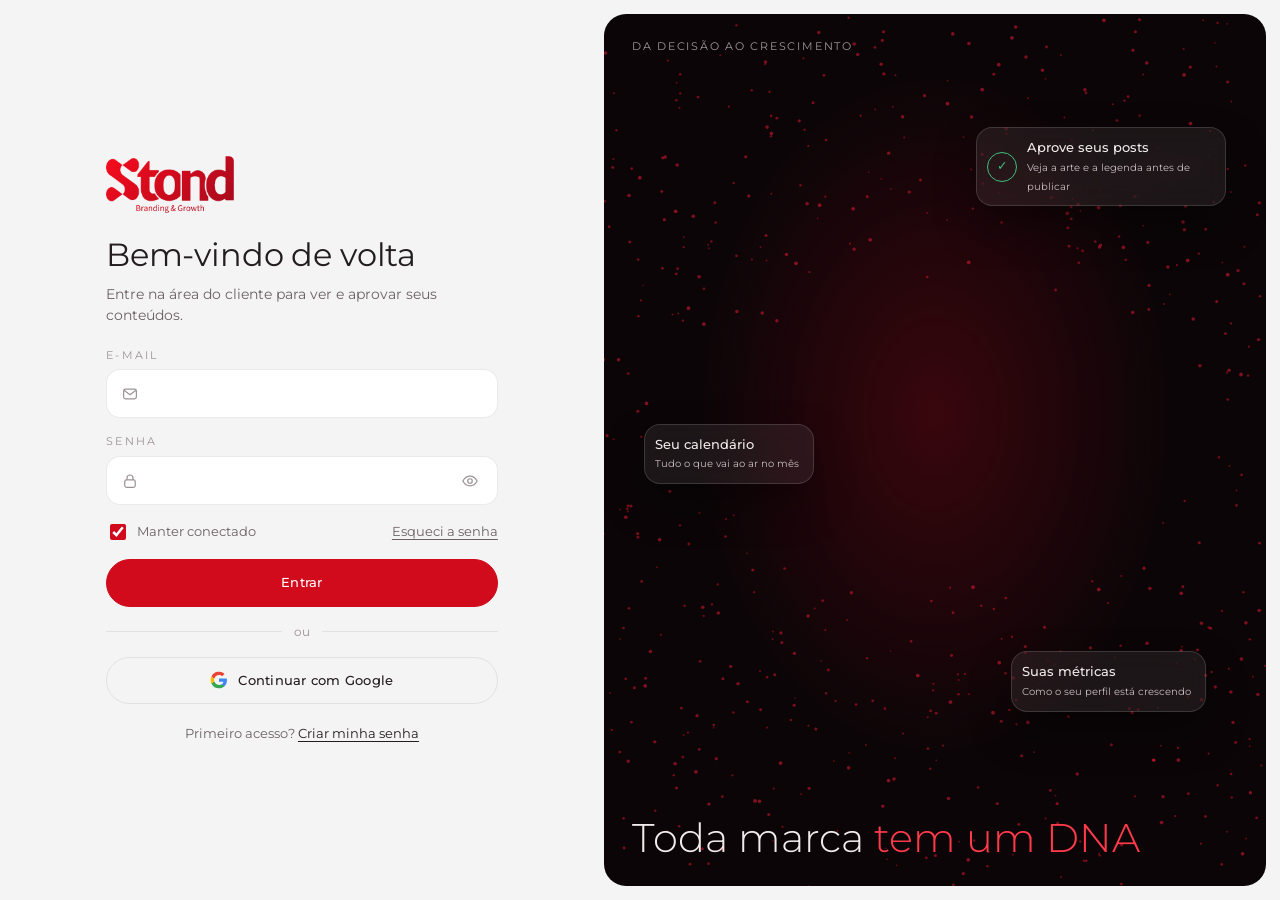
==== commit c50a142e: "Pele nova Stond OS (claro padrão, escuro opção), menu da gestão em 6 espaços e consertos rápidos - s" ====
--- a/index.html
+++ b/index.html
@@ -13,6 +13,7 @@
 <link rel="preconnect" href="https://fonts.gstatic.com" crossorigin>
 <link rel="stylesheet" href="https://fonts.googleapis.com/css2?family=Montserrat:wght@300;400;500;600&display=swap">
 <link rel="stylesheet" href="app.css">
+<link rel="stylesheet" href="skin.css">
 <link rel="stylesheet" href="marca.css">
 <script>try{if(localStorage.getItem('stond-tema')!=='dark')document.documentElement.classList.add('light')}catch(e){document.documentElement.classList.add('light')}</script>
 </head>
--- a/app.css
+++ b/app.css
@@ -139,6 +139,7 @@
 .sheet{width:auto;max-width:100%;height:100%;max-height:760px;display:grid;grid-template-columns:auto 380px;border:1px solid var(--line);border-radius:18px;overflow:hidden;background:var(--bg-2)}
 .media{position:relative;background:var(--bg-3);min-height:0;height:100%;aspect-ratio:4/5;max-width:calc(100vw - 460px)}
 .media img{width:100%;height:100%;object-fit:contain;display:block}
+.media .pdf{position:absolute;inset:0;display:grid;place-items:center;padding:24px;text-align:center;color:inherit;font-weight:600;text-decoration:underline}
 .media .cnt{position:absolute;top:12px;right:12px;background:rgba(13,10,11,.72);color:#fff;font-size:12px;border-radius:99px;padding:3px 10px;font-variant-numeric:tabular-nums}
 .media .nv{color:#fff;position:absolute;top:50%;transform:translateY(-50%);width:34px;height:34px;border-radius:50%;border:1px solid rgba(255,255,255,.5);background:rgba(13,10,11,.4);display:grid;place-items:center}
 .media .nv.l{left:12px}.media .nv.r{right:12px}
@@ -352,3 +353,99 @@
 .nota .btn{align-self:flex-start}
 /* números sempre em Montserrat (pedido da Helo) */
 .bx .num,.sum b,.day .d,.tl b,.cs b,.rk b,.mt>div>b,.kwn b,.ftot b,.acc .num,.trio b,.tb .val,.nsc{font-family:var(--body)!important;font-weight:500;letter-spacing:-.01em;font-variant-numeric:tabular-nums}
+/* menu em blocos (Dia a dia, Sua marca, Resultados, Arquivos) */
+.nav .grp{font-size:10.5px;letter-spacing:.12em;text-transform:uppercase;color:var(--faint);padding:14px 12px 4px}
+.nav .grp:first-child{padding-top:0}
+html.light .side .nav .grp{color:rgba(255,255,255,.55)}
+.pills{display:none;gap:6px;overflow-x:auto;margin:0 0 16px;scrollbar-width:none}
+.pills::-webkit-scrollbar{display:none}
+.pills button{flex:none;border:1px solid var(--line);background:none;color:var(--muted);border-radius:99px;padding:7px 13px;font:inherit;font-size:12.5px}
+.pills button[aria-current="page"]{background:var(--ink);color:var(--bg);border-color:var(--ink)}
+@media (max-width:720px){.pills{display:flex}}
+/* investimento e automações */
+.invl,.autol{display:flex;flex-direction:column;gap:12px}
+.inv,.au{border:1px solid var(--line);border-radius:14px;background:var(--glass);padding:16px 18px}
+.inv .h{display:flex;justify-content:space-between;align-items:baseline;gap:12px;margin-bottom:12px}
+.inv .h b{font-weight:500}.inv .h .v{font:500 22px/1 var(--body);font-variant-numeric:tabular-nums}
+.inv .k{display:grid;grid-template-columns:repeat(4,1fr);gap:10px}
+.inv .k b,.au .n b{display:block;font-weight:500;font-size:17px;font-variant-numeric:tabular-nums}
+.inv .k span,.au .n span{font-size:11.5px;color:var(--muted)}
+.inv p{margin:12px 0 0;font-size:13px;color:var(--muted)}
+.au{display:grid;grid-template-columns:auto 1fr repeat(3,72px);gap:14px;align-items:center}
+.au .kw{font-weight:600;font-size:12.5px;letter-spacing:.04em;text-transform:uppercase;padding:6px 10px;border-radius:8px;background:var(--glass-2);color:var(--redtxt)}
+.au .t b{display:block;font-weight:500}.au .t small{color:var(--muted);font-size:12px}
+.au .n{text-align:right}
+@media (max-width:720px){.inv .k{grid-template-columns:repeat(2,1fr)}.au{grid-template-columns:1fr repeat(3,auto)}.au .kw{grid-column:1/-1;justify-self:start}.au .t{grid-column:1/-1}}
+.au .t{min-width:0}.au .t b{white-space:nowrap;overflow:hidden;text-overflow:ellipsis}
+/* links curtos e cliques */
+.lnkl{display:flex;flex-direction:column;gap:10px}
+.lk{display:grid;grid-template-columns:minmax(0,1fr) 64px 64px auto;gap:14px;align-items:center;border:1px solid var(--line);border-radius:14px;background:var(--glass);padding:14px 18px}
+.lk .t{min-width:0}.lk .t b{display:block;font-weight:500}
+.lk .t small{display:block;color:var(--muted);font-size:12px;overflow:hidden;text-overflow:ellipsis;white-space:nowrap}
+.lk .t .utm{color:var(--redtxt)}
+.lk code{display:inline-block;margin-top:6px;font:500 12px/1.4 ui-monospace,Menlo,Consolas,monospace;background:var(--glass-2);padding:3px 8px;border-radius:6px;max-width:100%;overflow:hidden;text-overflow:ellipsis;white-space:nowrap}
+.lk .n{text-align:right}.lk .n b{display:block;font-weight:500;font-size:17px;font-variant-numeric:tabular-nums}.lk .n span{font-size:11.5px;color:var(--muted)}
+@media (max-width:720px){.lk{grid-template-columns:1fr auto auto}.lk .t{grid-column:1/-1}.lk .btn{justify-self:end}}
+
+/* calendário: cada post com formato, hora, título e capa */
+.ev.ev2{display:flex;gap:6px;align-items:flex-start;padding:5px 6px;border-left:3px solid var(--muted);border-radius:6px;background:var(--glass)}
+.ev.ev2.t-reels{border-left-color:var(--wine)}.ev.ev2.t-carrossel{border-left-color:var(--ink)}
+.ev.ev2 img{width:26px;height:33px;object-fit:cover;border-radius:4px;flex:none}
+.ev.ev2 .evt{display:flex;flex-direction:column;gap:1px;min-width:0}
+.ev.ev2 em{font-style:normal;font-size:9.5px;font-weight:700;letter-spacing:.06em;text-transform:uppercase;color:var(--muted)}
+.ev.ev2 .evt>span{white-space:normal;display:-webkit-box;-webkit-line-clamp:2;-webkit-box-orient:vertical;overflow:hidden;font-size:11.5px}
+.ev.ev2 strong{font-size:10px;color:#8a5a00;background:var(--pendbg);border-radius:4px;padding:1px 5px;align-self:flex-start;margin-top:2px}
+.ev.ev2.pend{background:var(--glass);outline:1.5px solid var(--warn)}
+.cell{min-height:110px}
+@media(max-width:720px){.ev.ev2 img{display:none}.ev.ev2 .evt>span{-webkit-line-clamp:1}}
+/* Arquivos e links: vitrine de entregas com prévia */
+.vit{display:grid;grid-template-columns:repeat(auto-fill,minmax(250px,1fr));gap:16px;margin:0 0 28px}
+.vc{border:1px solid var(--line);border-radius:16px;overflow:hidden;background:var(--glass);display:flex;flex-direction:column;min-width:0}
+.vp{position:relative;display:block;aspect-ratio:4/3;overflow:hidden;background:var(--glass-2);text-decoration:none;color:inherit}
+.vp:focus-visible{outline:2px solid var(--red);outline-offset:-2px}
+.vp.site iframe{position:absolute;top:0;left:0;width:1280px;height:960px;border:0;transform-origin:0 0;pointer-events:none;background:#fff}
+.vurl{position:absolute;left:10px;bottom:10px;font-size:11px;background:rgba(20,16,17,.72);color:#fff;border-radius:99px;padding:3px 9px;backdrop-filter:blur(4px)}
+.vp.pdf{display:grid;place-items:start center;padding:14px 14px 0;background:linear-gradient(#ebe7e8,#dcd6d8)}
+.vp.pdf canvas{width:100%;height:auto;border-radius:4px 4px 0 0;box-shadow:0 6px 20px rgba(0,0,0,.18);background:#fff;opacity:0;transition:opacity .3s}.vp.pdf canvas.ok{opacity:1}
+.vp.pdf.nopdf canvas{display:none}.vp.pdf.nopdf::after{content:'PDF';position:absolute;inset:0;display:grid;place-items:center;font-weight:700;font-size:28px;color:var(--red)}
+.vtag{position:absolute;right:10px;top:10px;font-size:10.5px;font-weight:700;letter-spacing:.06em;background:var(--red);color:#fff;border-radius:6px;padding:2px 7px}
+.vp.img img{width:100%;height:100%;object-fit:cover}
+.vbr{position:absolute;inset:0;display:flex;flex-direction:column;justify-content:flex-end;padding:18px;color:#fff}
+.vbr small{font-size:10.5px;letter-spacing:.16em;text-transform:uppercase;color:var(--ac,#c9a35e)}.vbr b{font:500 22px/1.15 var(--display,inherit);margin-top:4px}
+.vbr::before{content:'';position:absolute;left:18px;right:18px;top:22px;height:1px;background:var(--ac,#c9a35e);opacity:.6}
+.vig{position:absolute;inset:0;display:flex;flex-direction:column;align-items:center;justify-content:center;gap:10px;background:linear-gradient(135deg,#feda75,#fa7e1e 30%,#d62976 60%,#962fbf 85%,#4f5bd5);color:#fff}
+.vig img{width:72px;height:72px;border-radius:50%;border:3px solid #fff;object-fit:cover}.vig b{font-weight:600}
+.vext{position:absolute;inset:0;display:grid;place-items:center;font-weight:700;font-size:26px;color:var(--red)}
+.vb{padding:12px 14px 14px;display:flex;flex-direction:column;gap:3px;min-width:0}
+.vb b{font-weight:500}.vb small{color:var(--muted);font-size:12px}
+.va{display:flex;gap:8px;margin-top:10px;flex-wrap:wrap}
+
+/* Meu Instagram: lugar guardado para Reels que ainda vão ser gravados */
+.feed .rslot{position:relative;aspect-ratio:4/5;display:flex;flex-direction:column;align-items:center;justify-content:center;gap:4px;padding:10px;text-align:center;border:1.5px dashed var(--line);background:var(--glass-2);color:var(--muted)}
+.feed .rslot svg{width:26px;height:26px;color:#8f0a19;margin-bottom:2px}
+.feed .rslot b{font-size:13px;color:var(--ink);font-weight:600}
+.feed .rslot small{font-size:11px}
+.feed .rslot .rt{display:-webkit-box;-webkit-line-clamp:2;-webkit-box-orient:vertical;overflow:hidden;color:var(--ink);opacity:.75}
+
+/* Aprovações: aprovar direto no card */
+.card .cop{background:none;border:0;padding:0;margin:0;text-align:left;color:inherit;font:inherit;cursor:pointer;display:flex;flex-direction:column;flex:1}
+.card .qa{display:flex;gap:8px;padding:0 13px 14px}
+.card .qa .btn{flex:1;justify-content:center;padding:10px 6px;font-size:13.5px;white-space:nowrap;letter-spacing:0}
+.card .qa .btn.ok{background:#1f7a4d;border-color:#1f7a4d;color:#fff}
+.card .qa .btn.ok:hover{background:#196640}
+.card .qa .btn:disabled{opacity:.45;cursor:not-allowed}
+.card.cpend{border-color:rgba(143,10,25,.35)}
+@media (max-width:720px){.card .qa{flex-direction:column;padding:0 10px 11px}.card .qa .btn{padding:9px 6px;font-size:13px}}
+/* Stond editando na visão do cliente (?ver=1) */
+.edbar{display:flex;align-items:center;justify-content:space-between;gap:12px;flex-wrap:wrap;margin:0 0 18px;padding:10px 14px;border:1px dashed var(--line);border-radius:12px;font-size:13px;color:var(--muted)}
+.edbar.on{border:1px solid #8f0a19;background:rgba(143,10,25,.05);color:var(--ink)}
+.edbar b{color:#8f0a19;font-weight:600}
+.edr{display:flex;align-items:center;gap:10px;flex-wrap:wrap}
+.edst{font-size:12px;color:var(--muted);min-width:44px;text-align:right}
+.edsw{display:inline-flex;align-items:center;gap:9px;border:1px solid var(--line);background:none;color:var(--ink);font:inherit;font-size:12.5px;font-weight:500;padding:5px 13px 5px 5px;border-radius:999px;cursor:pointer}
+.edsw i{width:32px;height:19px;border-radius:999px;background:var(--line);position:relative;transition:background .15s}
+.edsw i::after{content:"";position:absolute;left:2px;top:2px;width:15px;height:15px;border-radius:50%;background:#fff;transition:left .15s;box-shadow:0 1px 3px rgba(0,0,0,.3)}
+.edsw.on{border-color:#1f7a4d}.edsw.on i{background:#1f7a4d}.edsw.on i::after{left:15px}
+.act .pvn{margin:10px 0 0;font-size:12px;color:var(--muted)}
+.act .btn:disabled,.act textarea:disabled{opacity:.55;cursor:not-allowed}
+.feed .dt{position:absolute;right:6px;top:6px;color:#f1ebec;font-size:11px;font-weight:500;background:rgba(13,10,11,.75);border-radius:99px;padding:3px 9px}
--- a/skin.css
+++ b/skin.css
@@ -0,0 +1,69 @@
+/* Stond OS: pele nova (claro é o padrão, escuro é opção).
+   Carrega depois de app.css e gestao.css e só troca aparência: cores, fontes, bordas. */
+@font-face{font-family:"Melodrama";src:url(/assets/fonts/melodrama.woff2) format("woff2");font-weight:300 700;font-display:swap}
+
+/* escuro: grafite quente, sem brilho vermelho no fundo */
+:root{
+  --bg:#141012; --bg-2:#1b1618; --bg-3:#231d1f; --ink:#f2ecec; --muted:#a0979a; --faint:#6c6366;
+  --line:rgba(242,236,236,.09); --glass:#1b1618; --glass-2:#231d1f;
+  --red:#f80b1d; --redtxt:#ff4a57; --ok:#4cc38a; --warn:#e8b04a;
+  --glow:transparent; --side:#100d0e; --hov:rgba(242,236,236,.22); --ring:rgba(248,11,29,.18);
+  --wash:rgba(248,11,29,.08); --mel:"Melodrama",var(--display);
+}
+/* claro: off-white quente, superfícies brancas, vermelho só em ação */
+html.light{
+  --bg:#f5f4f4; --bg-2:#ffffff; --bg-3:#efeded; --ink:#231d1f; --muted:#6a6164; --faint:#9b9295;
+  --line:rgba(35,29,31,.09); --glass:#ffffff; --glass-2:#efeded;
+  --red:#d10a1c; --redtxt:#b30a1a; --ok:#1f8a57; --warn:#a86d10;
+  --glow:transparent; --side:#ffffff; --hov:rgba(35,29,31,.22); --ring:rgba(209,10,28,.14); --wash:rgba(209,10,28,.06);
+}
+
+/* fundo liso */
+.app{background:var(--bg)}
+.bx,.bx.hero,.rep{background:var(--glass)}
+.bx:hover{transform:none}
+
+/* títulos: Gill Sans; a palavra em <em> sai em Melodrama vermelha */
+.top h2,.login h2{font:400 32px/1.15 var(--display);letter-spacing:-.005em}
+.top h2 em,.login h2 em{font-family:var(--mel);font-style:normal;font-weight:300;color:var(--redtxt);font-size:1.14em}
+.top p{font-size:13.5px}
+.eyebrow,.bx .lb,.fld label{font-size:10.5px;letter-spacing:.22em;color:var(--faint)}
+
+/* números sempre Montserrat 500 */
+.sum b,.bx .num,.cs b,.rk b,.mt>div>b,.tl b,.day .d,.stats b{font-family:var(--body)!important;font-weight:500!important;letter-spacing:-.01em;font-variant-numeric:tabular-nums}
+.bx .num{font-size:clamp(24px,2.4vw,32px)}
+.sum b{font-size:26px}.cs b,.rk b,.mt>div>b{font-size:21px}.tl b,.day .d{font-size:17px}
+
+/* menu lateral */
+.side{gap:18px;padding:20px 12px}
+.nav button{border-radius:9px;padding:8px 10px;font-size:13px}
+.nav button svg{width:17px;height:17px}
+.nav button[aria-current="page"]{background:var(--bg-3);color:var(--ink)}
+.nav button[aria-current="page"] svg{color:var(--red)}
+.nav .bdg{background:var(--red)}
+.nav .sec{letter-spacing:.2em}
+.who{border:0;border-top:1px solid var(--line);border-radius:0;padding:12px 6px 0}
+
+/* cartões e painéis: menos arredondado, sem degradê */
+.bx,.cc,.rep,.kc,.list,.sum,.card,.flow div,.cal,.doc{border-radius:14px}
+.bx{border-color:var(--line)}
+.kc{background:var(--bg-3)!important;border-color:transparent}
+.kd{background:var(--bg-2)!important}
+html.light .kd{box-shadow:none;border-color:var(--line)}
+
+/* botões: pílula; vermelho cheio só na ação principal */
+.btn{border-color:var(--hov);padding:9px 18px;font-size:13px}
+.btn:hover{background:var(--bg-3)}
+.btn.red{background:var(--red);border-color:var(--red);color:#fff}
+.btn.red:hover{background:color-mix(in srgb,var(--red) 88%,#000)}
+.btn.sm{padding:6px 13px;font-size:12px}
+
+/* chips de estado iguais em todo o app: contorno colorido, sem fundo pastel */
+.chip,html.light .chip{background:transparent!important;font-weight:600;letter-spacing:.06em}
+.chip.ok{border-color:color-mix(in srgb,var(--ok) 40%,transparent);color:var(--ok)}
+.chip.pend{border-color:color-mix(in srgb,var(--warn) 40%,transparent);color:var(--warn)}
+.pill,html.light .pill[data-ty]{background:transparent!important;border:1px solid var(--line);color:var(--muted)!important}
+html.light .pill[data-ty="reels"],.pill[data-ty="reels"]{color:var(--redtxt)!important;border-color:color-mix(in srgb,var(--red) 35%,transparent)}
+
+/* barras com cor única */
+.bars i b{background:var(--red)}
--- a/marca.css
+++ b/marca.css
@@ -1,153 +1,319 @@
-/* Sua marca: usa os tokens do portal (claro e escuro); as cores da marca do cliente entram inline */
-.mk-steps{display:grid;grid-template-columns:repeat(5,minmax(0,1fr));gap:8px;margin-bottom:16px}
-.mk-step{border:1px solid var(--line);border-radius:14px;padding:10px 12px;background:var(--glass);min-width:0}
-.mk-step i{display:block;height:3px;border-radius:3px;background:var(--line);margin-bottom:8px}
-.mk-step b{display:block;font-weight:500;font-size:13px}
-.mk-step small{color:var(--muted);font-size:11.5px}
-.mk-step.done i{background:var(--ok)} .mk-step.done small{color:var(--ok)}
-.mk-step.now i{background:linear-gradient(90deg,var(--red) 60%,var(--line) 60%)} .mk-step.now small{color:var(--redtxt)}
-.mk-tabs{display:flex;gap:6px;flex-wrap:wrap;margin-bottom:16px}
-.mk-tabs button{background:none;border:1px solid var(--line);border-radius:99px;padding:7px 14px;font-size:13px;color:var(--muted)}
-.mk-tabs button[aria-selected="true"]{border-color:var(--ink);color:var(--ink);background:var(--glass-2)}
-.mk-card{border:1px solid var(--line);border-radius:18px;padding:18px;background:var(--glass);min-width:0}
-.mk-grid{display:grid;grid-template-columns:repeat(auto-fit,minmax(min(100%,380px),1fr));gap:14px}
+/* "Sua marca" (portal e gestão). Superfícies do portal; cor e letra da marca do cliente via --mb (base), --ma (acento), --mf (títulos), --ms (destaque). */
+.mk{--mk-card:var(--bg-2);--mk-chip:var(--glass-2);--mk-sh:0 1px 2px rgba(0,0,0,.25),0 10px 30px rgba(0,0,0,.2);--mk-ok:#5cc58f;--mk-oks:rgba(92,197,143,.14);--mk-no:#f0707d;--mk-nos:rgba(224,56,74,.14);--mk-warn:#e8b45a;--mk-warns:rgba(232,180,90,.14)}
+html.light .mk{--mk-card:#fff;--mk-chip:#f1eff0;--mk-sh:0 1px 2px rgba(40,20,25,.05),0 8px 24px rgba(40,20,25,.07);--mk-ok:#1f7a4d;--mk-oks:#e3f3ea;--mk-no:#a40b1d;--mk-nos:#f9e6e8;--mk-warn:#8a5a00;--mk-warns:#fbf0d9}
+.mk p{margin:0}
+.mk-card{background:var(--mk-card);border-radius:22px;box-shadow:var(--mk-sh);padding:22px;min-width:0}
+.mk-mb{margin-bottom:16px}
+.mk-lb{display:block;font-size:11px;font-weight:700;letter-spacing:.1em;text-transform:uppercase;color:var(--muted);margin-bottom:10px}
+.mk-muted{color:var(--muted);font-size:13.5px;margin-top:12px!important}.mk-muted.c{text-align:center}
+.mk-grid{display:grid;gap:16px;grid-template-columns:repeat(auto-fit,minmax(min(100%,340px),1fr))}
 .mk-full{grid-column:1/-1}
-.mk-lb{display:block;font-size:11px;letter-spacing:.14em;text-transform:uppercase;color:var(--muted);margin-bottom:10px}
-.mk-st{font:500 clamp(18px,2vw,22px)/1.3 var(--body);margin:0;text-wrap:balance}
-.mk-st.sm{font-size:16px;line-height:1.45}
-.mk-p{margin:0}
-.mk-muted{color:var(--muted);font-size:12.5px;margin:10px 0 0}
-.mk-more{background:none;border:0;padding:0;margin-top:12px;color:var(--redtxt);font-weight:500;font-size:13px}
-.mk-exp{margin-top:10px;padding-top:10px;border-top:1px dashed var(--line);font-size:13.5px}
+
+/* etapas e abas */
+.mk-steps{display:grid;grid-template-columns:repeat(auto-fit,minmax(130px,1fr));gap:8px;margin-bottom:18px}
+.mk-step{background:var(--mk-card);box-shadow:var(--mk-sh);border-radius:16px;padding:12px 14px;min-width:0}
+.mk-step .mk-bar{display:block;height:4px;border-radius:4px;background:var(--line);margin-bottom:10px}
+.mk-step.done .mk-bar{background:var(--mk-ok)}.mk-step.now .mk-bar{background:linear-gradient(90deg,var(--red) 60%,var(--line) 60%)}
+.mk-step b{display:block;font-size:13.5px;font-weight:600}.mk-step small{color:var(--muted);font-size:12px}
+.mk-step.done small{color:var(--mk-ok)}.mk-step.now small{color:var(--redtxt);font-weight:600}
+.mk-tabs{display:flex;gap:4px;flex-wrap:wrap;background:var(--mk-card);box-shadow:var(--mk-sh);padding:6px;border-radius:999px;margin-bottom:20px;width:max-content;max-width:100%}
+.mk-tabs button{border:0;background:none;padding:9px 16px;border-radius:999px;font:inherit;font-weight:600;font-size:13.5px;color:var(--muted);cursor:pointer}
+.mk-tabs button:hover{color:var(--ink)}
+.mk-tabs button[aria-selected="true"]{background:var(--red);color:#fff}
+
+/* visão geral: capa nas cores da marca */
+.mk-hero{background:var(--mb);color:#fff;border-radius:28px;padding:clamp(24px,4vw,44px);display:grid;grid-template-columns:minmax(0,1.6fr) minmax(0,1fr);gap:28px;align-items:end;position:relative;overflow:hidden;margin-bottom:16px}
+.mk-hero::after{content:"";position:absolute;right:-80px;top:-80px;width:280px;height:280px;border-radius:50%;border:1px solid var(--ma);opacity:.35;pointer-events:none}
+.mk-eb{font-size:11px;letter-spacing:.14em;text-transform:uppercase;opacity:.7}
+.mk-phrase{font-family:var(--mf);font-weight:900;text-transform:uppercase;font-size:clamp(26px,3.8vw,46px);line-height:1;letter-spacing:.01em;margin:12px 0 14px;text-wrap:balance}
+.mk-phrase em{font-family:var(--ms);font-style:italic;font-weight:600;text-transform:none;color:var(--ma);letter-spacing:0}
+.mk-sum{font-size:14px;line-height:1.5;opacity:.9;max-width:52ch}
+.mk-tag{display:inline-block;margin-top:16px;background:var(--ma);color:var(--mb);font-weight:700;font-size:12.5px;padding:6px 14px;border-radius:999px}
+.mk-hr{display:flex;flex-direction:column;align-items:flex-end;gap:18px;position:relative;z-index:1}
+.mk-dots{display:flex;gap:6px}.mk-dots i{width:22px;height:22px;border-radius:50%;border:2px solid rgba(255,255,255,.35)}
+.mk-sig{display:flex;align-items:center;gap:10px;font-family:var(--mf)}
+.mk-dia{display:inline-block;width:10px;height:10px;background:var(--ma);transform:rotate(45deg);flex:none}
+.mk-sg{font-weight:800;font-size:20px;letter-spacing:.04em;text-transform:uppercase}
+.mk-sg em{font-family:var(--ms);font-style:italic;font-weight:600;text-transform:none;letter-spacing:0;font-size:1.25em;color:var(--ma)}
+.mk-sig small{display:block;font-size:9px;letter-spacing:.22em;text-transform:uppercase;opacity:.8;font-weight:600;color:var(--ma)}
+.mk-pend{display:flex;gap:12px;align-items:baseline;background:var(--mk-warns);color:var(--mk-warn);border-radius:16px;padding:14px 18px;font-size:14px;margin-bottom:16px}
+.mk-pend b{white-space:nowrap}.mk-pend span{color:var(--ink)}
+.mk-parts{display:grid;grid-template-columns:repeat(auto-fit,minmax(min(100%,230px),1fr));gap:14px}
+.mk-part{background:var(--mk-card);box-shadow:var(--mk-sh);border-radius:22px;padding:20px;display:flex;flex-direction:column;min-width:0}
+.mk-n{font-family:var(--mf);font-weight:800;font-size:13px;color:var(--redtxt);letter-spacing:.06em}
+.mk-part h4{margin:6px 0 2px;font-size:16px;font-weight:600}
+.mk-part>small{color:var(--muted);font-size:12.5px}
+.mk-part ul{list-style:none;margin:14px 0 0;padding:0;display:grid;gap:8px;flex:1;align-content:start}
+.mk-part li{display:flex;gap:10px;font-size:14px;line-height:1.35}
+.mk-part li::before{content:"";width:6px;height:6px;border-radius:50%;background:var(--red);flex:none;margin-top:7px}
+.mk-go{margin-top:16px;align-self:flex-start;border:0;background:var(--mk-chip);color:var(--ink);font:inherit;font-weight:600;font-size:13px;padding:8px 14px;border-radius:999px;cursor:pointer}
+.mk-go:hover{background:var(--red);color:#fff}
+
+/* textos */
+.mk-st{font-weight:600;font-size:clamp(17px,1.7vw,20px);line-height:1.25;text-wrap:balance}
+.mk-st.sm{font-size:15px;line-height:1.4;font-weight:500}
+.mk-st b{color:var(--redtxt)}
+.mk-p{font-size:14px;line-height:1.55}
+.mk-more{margin-top:14px;border:0;background:none;padding:0;font:inherit;font-weight:600;font-size:13px;color:var(--redtxt);cursor:pointer}
+.mk-exp{margin-top:12px;padding-top:12px;border-top:1px dashed var(--line);font-size:14px;line-height:1.55}
 .mk-exp p{margin:0 0 8px;max-width:68ch}
-.mk-chips{display:flex;flex-wrap:wrap;gap:6px}
-.mk-chip{border:1px solid var(--line);border-radius:99px;padding:4px 10px;font-size:12px;color:var(--ink)}
-/* mapa */
-.mk-mapwrap{padding:10px}
-.mk-map{position:relative;display:grid;grid-template-columns:1fr minmax(220px,300px) 1fr;grid-template-rows:auto auto;gap:40px 52px;padding:26px 20px;align-items:center}
-.mk-lines{position:absolute;inset:0;width:100%;height:100%;pointer-events:none;overflow:visible}
-.mk-lines path{fill:none;stroke:var(--line);stroke-width:2}
-.mk-core{grid-column:2;grid-row:1/3;position:relative;z-index:1;border-radius:24px;padding:26px 22px;text-align:center;color:#fff;background:radial-gradient(80% 90% at 50% 0%,#7a0816,#3a050c 70%),#2a0408;box-shadow:0 20px 50px var(--glow)}
-.mk-eb{font-size:10.5px;letter-spacing:.16em;text-transform:uppercase;opacity:.75}
-.mk-big{font:500 clamp(22px,2.4vw,30px)/1.1 var(--body);margin:10px 0;text-wrap:balance}
-.mk-core p{font-size:13px;opacity:.9;margin:0}
-.mk-tag{display:inline-block;margin-top:14px;background:#fff;color:#5e0711;font-weight:600;font-size:11.5px;padding:4px 11px;border-radius:99px}
-.mk-br{position:relative;z-index:1;text-align:left;border:1px solid var(--line);border-radius:18px;padding:14px 16px;background:var(--bg-2);transition:transform .15s,border-color .15s}
-.mk-br:hover{transform:translateY(-2px);border-color:var(--hov)}
-.mk-br h3{margin:0;font-size:15px;font-weight:500;display:flex;gap:8px;align-items:center}
-.mk-br h3 i{width:8px;height:8px;border-radius:50%;background:var(--red)}
-.mk-br small{display:block;color:var(--muted);font-size:11.5px;margin:2px 0 10px}
-.mk-go{display:block;margin-top:10px;font-size:12.5px;color:var(--redtxt);font-weight:500}
-.mk-b1{grid-column:1;grid-row:1}.mk-b2{grid-column:3;grid-row:1}.mk-b3{grid-column:1;grid-row:2}.mk-b4{grid-column:3;grid-row:2}
-.mk-hint{text-align:center;color:var(--faint);font-size:12px;margin:0 0 8px}
+.mk-chips{display:flex;flex-wrap:wrap;gap:6px;margin-top:14px}
+.mk-chip{background:var(--mk-chip);border-radius:999px;padding:5px 12px;font-size:13px;font-weight:500}
+.mk-note{color:var(--muted);font-size:13px;margin:-4px 0 12px!important}
+
 /* quem somos */
-.mk-vals{display:grid;gap:10px}
+.mk-vals{display:grid;grid-template-columns:repeat(auto-fit,minmax(min(100%,220px),1fr));gap:14px}
 .mk-vals>div{display:flex;gap:12px;align-items:flex-start}
-.mk-vals span{width:30px;height:30px;border-radius:10px;background:var(--glass-2);color:var(--redtxt);display:grid;place-items:center;font-weight:600;flex:none}
-.mk-vals p{margin:0;font-size:13px;color:var(--muted)} .mk-vals b{display:block;color:var(--ink);font-weight:500;font-size:14px}
-.mk-three{display:grid;grid-template-columns:repeat(auto-fit,minmax(min(100%,210px),1fr));gap:10px}
-.mk-pc{border:1px solid var(--line);border-radius:14px;padding:14px;font-size:13px}
-.mk-pc b{display:block;font-weight:500;font-size:14.5px}
-.mk-pc q{display:block;font-style:italic;color:var(--muted);margin:4px 0 8px}
-.mk-pc p{margin:0}
-.mk-prod{display:inline-block;margin-top:8px;font-size:10.5px;letter-spacing:.08em;text-transform:uppercase;color:var(--redtxt);font-weight:600}
+.mk-num{width:34px;height:34px;border-radius:12px;background:var(--mk-nos);color:var(--redtxt);display:grid;place-items:center;font-weight:800;flex:none}
+.mk-vals b{display:block;font-weight:600}.mk-vals p span{color:var(--muted);font-size:13.5px}
+.mk-pers{display:grid;grid-template-columns:repeat(auto-fit,minmax(min(100%,210px),1fr));gap:12px}
+.mk-pc{background:var(--mk-chip);border-radius:18px;padding:16px;font-size:13.5px;min-width:0}
+.mk-av{width:44px;height:44px;border-radius:14px;background:var(--mb);color:var(--ma);display:grid;place-items:center;font-family:var(--mf);font-weight:800;font-size:18px;margin-bottom:10px}
+.mk-pc b{display:block;font-size:15px;font-weight:600;margin-bottom:4px}
+.mk-pc q{display:block;font-style:italic;color:var(--muted);margin-bottom:8px}
+.mk-prod{display:inline-block;margin-top:10px;font-size:11px;font-weight:700;color:var(--redtxt);text-transform:uppercase;letter-spacing:.06em}
+
 /* como falamos */
 .mk-arch{display:flex;gap:14px;align-items:center}
-.mk-arch>span{width:58px;height:58px;border-radius:50%;border:2px solid var(--red);display:grid;place-items:center;font-size:22px;font-weight:600;color:var(--redtxt);flex:none}
-.mk-arch p{margin:0} .mk-arch b{font-weight:500} .mk-arch small{display:block;color:var(--muted);font-size:13px;margin-top:2px}
-.mk-isnot{display:grid;grid-template-columns:1fr 1fr;gap:6px 10px;font-size:13px}
-.mk-isnot b{font-size:10.5px;letter-spacing:.12em;text-transform:uppercase;font-weight:600}
-.mk-isnot span{border:1px solid var(--line);border-radius:10px;padding:8px 10px}
-.y{color:var(--ok)} .n{color:var(--redtxt)}
-.mk-isnot span:nth-child(odd){color:var(--ink)}
-.mk-tw{overflow-x:auto}
-.mk-tb{width:100%;border-collapse:collapse;font-size:13px;min-width:520px}
-.mk-tb th,.mk-tb td{text-align:left;padding:9px 8px;border-bottom:1px solid var(--line);vertical-align:top}
-.mk-tb th{font-size:10.5px;letter-spacing:.12em;text-transform:uppercase;color:var(--muted);font-weight:600}
-.mk-tb td:last-child{color:var(--muted)}
-.mk-words{display:grid;grid-template-columns:1fr 1fr;gap:12px}
-.mk-words b{font-size:12px;font-weight:600}
-.mk-words ul{list-style:none;margin:8px 0 0;padding:0;display:flex;flex-wrap:wrap;gap:6px}
-.mk-words li{border:1px solid currentColor;border-radius:99px;padding:3px 9px;font-size:12px}
-.mk-words li.n{text-decoration:line-through}
-.mk-ol{margin:0;padding-left:18px;display:grid;gap:6px;font-size:13.5px}
-.mk-pil{display:grid;grid-template-columns:repeat(auto-fit,minmax(min(100%,170px),1fr));gap:10px}
-.mk-pil>div{border:1px solid var(--line);border-radius:14px;padding:12px}
-.mk-pil b{display:block;font-weight:500} .mk-pil span{display:block;font-size:12.5px;color:var(--muted);margin-top:2px}
-.mk-pil small{display:inline-block;margin-top:8px;font-size:10.5px;letter-spacing:.08em;text-transform:uppercase;color:var(--redtxt);font-weight:600}
+.mk-badge{width:64px;height:64px;border-radius:50%;border:3px solid var(--ma);display:grid;place-items:center;font-family:var(--mf);font-weight:900;font-size:24px;color:var(--ma);flex:none;background:var(--mb)}
+.mk-arch p{color:var(--muted);font-size:14px;margin-top:4px}
+.mk-isnot{display:grid;grid-template-columns:1fr 1fr;gap:8px;font-size:14px}
+.mk-isnot>b{font-size:11px;font-weight:700;letter-spacing:.1em;text-transform:uppercase}
+.mk-isnot .y{color:var(--mk-ok)}.mk-isnot .n{color:var(--mk-no)}
+.mk-isnot>span{background:var(--mk-chip);padding:9px 12px;border-radius:12px}
+.mk-tone{display:grid;gap:10px}
+.mk-tr{display:grid;grid-template-columns:110px 1fr 1fr;gap:10px;align-items:stretch;font-size:14px}
+.mk-tr>b{align-self:center;font-weight:600}
+.mk-tr>div{border-radius:14px;padding:10px 12px}
+.mk-tr>div small{display:block;font-size:10.5px;font-weight:700;letter-spacing:.08em;text-transform:uppercase;margin-bottom:2px}
+.mk-tr .y{background:var(--mk-oks)}.mk-tr .y small{color:var(--mk-ok)}
+.mk-tr .n{background:var(--mk-nos)}.mk-tr .n small{color:var(--mk-no)}
+.mk-words{display:grid;grid-template-columns:1fr 1fr;gap:14px}
+.mk-words>div>b{display:block;font-size:11px;font-weight:700;letter-spacing:.1em;text-transform:uppercase;margin-bottom:8px}
+.mk-words b.y{color:var(--mk-ok)}.mk-words b.n{color:var(--mk-no)}
+.mk-words ul{list-style:none;margin:0;padding:0;display:flex;flex-wrap:wrap;gap:6px}
+.mk-words li{padding:5px 11px;border-radius:999px;font-size:13px;font-weight:500}
+.mk-words li.y{background:var(--mk-oks);color:var(--mk-ok)}
+.mk-words li.n{background:var(--mk-nos);color:var(--mk-no);text-decoration:line-through}
+.mk-ol{margin:0;padding-left:20px;display:grid;gap:8px;font-size:14.5px}
+.mk-pil{display:grid;grid-template-columns:repeat(auto-fit,minmax(min(100%,190px),1fr));gap:10px}
+.mk-pil>div{background:var(--mk-chip);border-radius:16px;padding:14px}
+.mk-pil b{display:block;font-size:14.5px;font-weight:600}.mk-pil span{display:block;font-size:13px;color:var(--muted)}
+.mk-pil small{display:inline-block;margin-top:8px;font-size:11px;font-weight:700;color:var(--redtxt);text-transform:uppercase;letter-spacing:.06em}
+
 /* como aparecemos */
-.mk-sw{display:grid;grid-template-columns:repeat(auto-fit,minmax(min(100%,120px),1fr));gap:10px}
-.mk-sw button{display:flex;flex-direction:column;justify-content:flex-start;background:none;border:1px solid var(--line);border-radius:14px;overflow:hidden;padding:0 0 10px;text-align:left}
-.mk-sw button span{display:block;height:74px;margin-bottom:8px;border-bottom:1px solid var(--line)}
-.mk-sw b{display:block;font-weight:500;font-size:13px;padding:0 10px}
-.mk-sw small{display:block;color:var(--muted);font-size:11px;padding:0 10px;font-variant-numeric:tabular-nums}
-.mk-ratio{display:flex;height:12px;border-radius:8px;overflow:hidden;margin-top:12px;border:1px solid var(--line)}
-.mk-type{border-radius:14px;padding:18px;background:#f3f6fc;color:#0b1b3f}
-.mk-type .d{font-weight:800;text-transform:uppercase;font-size:clamp(24px,2.8vw,32px);line-height:1.05;letter-spacing:.02em}
-.mk-type .d em{text-transform:none;font-weight:600;font-size:1.2em;letter-spacing:0}
-.mk-type p{margin:10px 0 0;font-size:14px}
-.mk-type small{display:block;margin-top:10px;font-size:11.5px;color:#5a6378}
-.mk-rc{border-radius:16px;padding:18px;max-width:300px;margin:0 auto;color:#fff}
-.mk-rc .lab{display:inline-block;font-size:10px;font-weight:800;letter-spacing:.14em;text-transform:uppercase;padding:4px 8px;border-radius:4px}
-.mk-rc .val{font-weight:800;font-size:42px;line-height:1;margin:14px 0 4px;font-variant-numeric:tabular-nums}
-.mk-rc .t{font-size:12.5px;opacity:.9;margin-bottom:12px}
-.mk-rc .bp{background:#fff;border-radius:10px;padding:10px 12px;font-size:11px}
+.mk-sw{display:grid;grid-template-columns:repeat(auto-fit,minmax(min(100%,130px),1fr));gap:10px}
+.mk-swc{display:flex;flex-direction:column;border:1px solid var(--line);background:var(--mk-card);border-radius:18px;overflow:hidden;padding:0 0 12px;text-align:left;font:inherit;color:inherit;cursor:pointer;min-width:0}
+.mk-swx{display:block;height:84px;margin-bottom:10px;border-bottom:1px solid var(--line)}
+.mk-swc b{display:block;font-weight:600;font-size:13.5px;padding:0 12px}
+.mk-swc small{display:block;color:var(--muted);font-size:11.5px;padding:0 12px;font-variant-numeric:tabular-nums}
+.mk-ratio{display:flex;height:14px;border-radius:8px;overflow:hidden;margin-top:14px;border:1px solid var(--line)}
+.mk-type{border-radius:18px;padding:22px;background:#f3f6fc;color:var(--mb)}
+.mk-type .d{font-family:var(--mf);font-weight:900;text-transform:uppercase;font-size:clamp(28px,3.6vw,40px);line-height:1;letter-spacing:-.01em}
+.mk-type .d em{font-family:var(--ms);font-style:italic;font-weight:600;text-transform:none;color:var(--ma)}
+.mk-type p{font-family:var(--mf);font-size:15px;margin-top:12px}
+.mk-type small{display:block;font-size:12px;color:#5c6470;margin-top:12px}
+.mk-rc{background:var(--mb);color:#fff;border-radius:18px;padding:20px;max-width:320px;margin:auto;font-family:var(--mf)}
+.mk-rc .lab{display:inline-block;background:var(--ma);color:var(--mb);font-size:10px;font-weight:800;letter-spacing:.14em;text-transform:uppercase;padding:4px 8px;border-radius:4px}
+.mk-rc .val{color:var(--ma);font-weight:800;font-size:44px;line-height:1;margin:14px 0 4px;font-variant-numeric:tabular-nums}
+.mk-rc .t{font-size:13px;opacity:.9;margin-bottom:12px}
+.mk-rc .bp{background:#fff;color:var(--mb);border-radius:10px;padding:10px 12px;font-size:11px}
 .mk-rc .bp .r{display:flex;justify-content:space-between;align-items:center;font-weight:800;font-size:18px}
 .mk-rc .bp .r i{flex:1;border-top:2px dotted currentColor;margin:0 8px;opacity:.4}
-.mk-rc .bp .m{display:flex;justify-content:space-between;gap:8px;margin-top:6px;font-variant-numeric:tabular-nums}
-.mk-rc .sig{display:flex;gap:8px;align-items:center;margin-top:12px;font-weight:800;letter-spacing:.04em}
-.mk-rc .sig em{font-size:18px;font-weight:600;letter-spacing:0}
-.mk-rc .sig small{display:block;font-size:8.5px;letter-spacing:.2em;opacity:.8;font-weight:600}
-.mk-dia{display:inline-block;width:9px;height:9px;transform:rotate(45deg);flex:none;margin-right:6px;vertical-align:middle}
-.mk-lgs{display:grid;grid-template-columns:repeat(auto-fit,minmax(min(100%,170px),1fr));gap:10px}
-.mk-lg{position:relative;border-radius:14px;min-height:120px;display:grid;place-items:center;text-align:center;padding:30px 10px 14px}
-.mk-wm{font-weight:800;text-transform:uppercase;font-size:19px;letter-spacing:.04em;line-height:1.1}
-.mk-wm em{text-transform:none;font-size:25px;font-weight:600;letter-spacing:0}
-.mk-wm small{display:block;font-size:8.5px;letter-spacing:.2em;margin-top:6px}
-.mk-flag{position:absolute;left:10px;top:10px;font-size:10px;font-weight:600;padding:2px 8px;border-radius:99px;background:#fff;text-transform:none;letter-spacing:0}
-.mk-flag.y{color:#1f8a57}.mk-flag.n{color:#a40b1d}
+.mk-rc .bp .m{display:flex;justify-content:space-between;gap:8px;margin-top:6px;color:#5a6378}
+.mk-rc .bp .m b{display:block;color:var(--mb);font-size:13px;white-space:nowrap;font-variant-numeric:tabular-nums}
+.mk-rc .mk-sig{margin-top:14px}.mk-rc .mk-sg{font-size:15px}
+.mk-lgs{display:grid;grid-template-columns:repeat(auto-fit,minmax(min(100%,190px),1fr));gap:10px}
+.mk-lg{border-radius:18px;height:130px;display:grid;place-items:center;text-align:center;position:relative;padding:0 10px}
+.mk-wm{font-family:var(--mf);font-weight:800;font-size:19px;letter-spacing:.04em;text-transform:uppercase;line-height:1}
+.mk-wm em{font-family:var(--ms);font-style:italic;font-weight:600;text-transform:none;letter-spacing:0;font-size:1.3em;color:var(--ma)}
+.mk-lg.bad .mk-wm em{color:inherit}
+.mk-wm .mk-dia{margin-right:8px;vertical-align:middle}
+.mk-wm small{display:block;font-size:9px;letter-spacing:.22em;margin-top:8px;color:var(--ma)}
+.mk-flag{position:absolute;left:10px;top:10px;font-size:10.5px;font-weight:700;padding:3px 8px;border-radius:999px;background:#fff}
+.mk-flag.y{color:#1f7a4d}.mk-flag.n{color:#a40b1d}
 .mk-ph{display:grid;grid-template-columns:1fr 1fr;gap:10px}
-.mk-ph>div{border:1px solid var(--line);border-radius:14px;padding:12px 14px}
-.mk-ph b{font-size:13px;font-weight:600}
-.mk-ul{margin:6px 0 0;padding-left:18px;font-size:13px;color:var(--ink)}
+.mk-ph>div{border-radius:16px;padding:16px;font-size:14px}
+.mk-ph .y{background:var(--mk-oks)}.mk-ph .n{background:var(--mk-nos)}
+.mk-ph b{display:block;margin-bottom:8px;font-weight:600}.mk-ph .y b{color:var(--mk-ok)}.mk-ph .n b{color:var(--mk-no)}
+.mk-ph ul{margin:0;padding-left:18px;display:grid;gap:4px}
+
 /* como cuidamos */
-.mk-jr{display:grid;grid-template-columns:repeat(auto-fit,minmax(min(100%,130px),1fr));gap:10px}
-.mk-jr>div{border:1px solid var(--line);border-radius:14px;padding:12px}
-.mk-jr span{display:grid;place-items:center;width:24px;height:24px;border-radius:50%;background:var(--wine);color:#fff;font-size:12px;font-weight:600;margin-bottom:8px}
-.mk-jr b{display:block;font-weight:500;font-size:13.5px} .mk-jr small{color:var(--muted);font-size:12px}
-.mk-ck{list-style:none;margin:0;padding:0;display:grid;gap:8px;font-size:13.5px}
-.mk-ck li{display:flex;gap:10px}
-.mk-ck li::before{content:"";width:16px;height:16px;border-radius:5px;border:1.5px solid var(--red);flex:none;margin-top:2px}
-.mk-mt{display:flex;justify-content:space-between;gap:12px;padding:9px 0;border-bottom:1px solid var(--line);font-size:13.5px}
-.mk-mt:last-of-type{border:0}
-.mk-mt small{display:block;color:var(--muted);font-size:12px}
-.mk-mt b{font-weight:500;white-space:nowrap;font-variant-numeric:tabular-nums}
-/* documento */
-.mk-dh{display:flex;justify-content:space-between;align-items:center;gap:12px;flex-wrap:wrap;margin-bottom:12px}
-.mk-dh b{display:block;font-weight:500;font-size:17px} .mk-dh small{color:var(--muted)}
+.mk-jr{display:grid;grid-template-columns:repeat(auto-fit,minmax(min(100%,140px),1fr));gap:10px}
+.mk-jr>div{background:var(--mk-chip);border-radius:16px;padding:14px;min-width:0}
+.mk-jr>div>span{display:grid;place-items:center;width:26px;height:26px;border-radius:50%;background:var(--red);color:#fff;font-weight:700;font-size:12.5px;margin-bottom:8px}
+.mk-jr b{display:block;font-size:14px;font-weight:600}.mk-jr small{display:block;font-size:12.5px;color:var(--muted)}
+.mk-ck{list-style:none;margin:0;padding:0;display:grid;gap:10px}
+.mk-ck li{display:flex;gap:10px;font-size:14.5px}
+.mk-ck li::before{content:"";width:18px;height:18px;border-radius:6px;border:2px solid var(--red);flex:none;margin-top:1px}
+.mk-mt{display:flex;justify-content:space-between;align-items:baseline;gap:12px;padding:12px 0;border-bottom:1px solid var(--line);font-size:14.5px}
+.mk-mt:last-of-type{border-bottom:0}
+.mk-mt small{display:block;color:var(--muted);font-size:12.5px}
+.mk-mt>b{font-variant-numeric:tabular-nums;white-space:nowrap;font-weight:600}
+
+/* manual completo */
+.mk-dh{display:flex;justify-content:space-between;align-items:center;gap:12px;flex-wrap:wrap;margin-bottom:16px}
+.mk-dh b{display:block;font-size:18px;font-weight:600}.mk-dh small{color:var(--muted);font-size:12.5px}
 .mk-acts{display:flex;gap:8px;flex-wrap:wrap}
-.mk-pend{border:1px solid rgba(229,168,59,.45);background:var(--pendbg);color:var(--ink);border-radius:14px;padding:11px 14px;font-size:13.5px;margin-bottom:14px}
-.mk-pend b{color:var(--warn)}
-.mk-doc{display:grid;grid-template-columns:210px minmax(0,1fr);gap:14px;align-items:start}
-.mk-toc{position:sticky;top:0;display:flex;flex-direction:column;padding:10px}
-.mk-toc a{color:var(--muted);text-decoration:none;font-size:13px;padding:6px 8px;border-radius:8px}
-.mk-toc a:hover{background:var(--glass-2);color:var(--ink)}
-.mk-paper{max-width:780px;font-size:14.5px;line-height:1.65}
-.mk-paper h2{font:500 20px/1.3 var(--body);margin:24px 0 8px}
-.mk-paper h2:first-child{margin-top:0}
-.mk-paper h3{font-size:15px;font-weight:600;margin:16px 0 4px}
-.mk-paper p{margin:0 0 10px;max-width:70ch}
+.mk-doc{display:grid;grid-template-columns:220px minmax(0,1fr);gap:20px;align-items:start}
+.mk-toc{position:sticky;top:10px;padding:12px;font-size:13.5px}
+.mk-toc a{display:block;padding:7px 10px;border-radius:10px;color:var(--ink);text-decoration:none}
+.mk-toc a:hover{background:var(--mk-chip)}
+.mk-paper{padding:clamp(20px,3vw,36px)}
+.mk-paper h2{font-size:20px;font-weight:600;margin:30px 0 8px}.mk-paper h2:first-child{margin-top:0}
+.mk-paper h3{font-size:16px;font-weight:600;margin:20px 0 4px}
+.mk-paper p{margin:0 0 10px;max-width:68ch;line-height:1.6;font-size:15px}
 .mk-paper .mk-li{padding-left:16px;position:relative;margin-bottom:6px}
-.mk-paper .mk-li::before{content:"";position:absolute;left:2px;top:.7em;width:5px;height:5px;border-radius:50%;background:var(--red)}
-.mk-why{background:var(--glass-2);border-radius:12px;padding:11px 14px;font-size:13.5px;margin:8px 0 12px}
+.mk-paper .mk-li::before{content:"";position:absolute;left:2px;top:.6em;width:5px;height:5px;border-radius:50%;background:var(--red)}
+.mk-why{background:var(--mk-nos);border-radius:14px;padding:12px 14px;font-size:14px;margin:10px 0 14px;max-width:68ch}
 .mk-why b{color:var(--redtxt)}
+
+/* edição direto na tela (gestão) */
+.mk-it{position:relative}
+.mk-ed{outline:none;border-radius:6px;cursor:text;transition:background .12s,box-shadow .12s;min-width:1ch}
+.mk-editing .mk-ed:hover{box-shadow:0 0 0 1px var(--line);background:rgba(127,127,127,.06)}
+.mk-ed:focus{box-shadow:0 0 0 2px var(--red);background:rgba(127,127,127,.08)}
+.mk-ed:empty::before{content:attr(data-ph);opacity:.45;font-style:italic}
+.mk-ed.ml{text-transform:none;display:inline-block;min-width:60%;white-space:pre-wrap}
+.mk-x{position:absolute;top:-8px;right:-8px;width:22px;height:22px;border-radius:50%;border:1px solid var(--line);background:var(--mk-card);color:var(--muted);font-size:14px;line-height:1;cursor:pointer;display:none;z-index:2;padding:0}
+.mk-it:hover>.mk-x,.mk-it:focus-within>.mk-x{display:block}
+.mk-x:hover{background:var(--red);color:#fff;border-color:var(--red)}
+.mk-add{border:1px dashed var(--line);background:none;color:var(--muted);font:inherit;font-size:12.5px;font-weight:600;padding:7px 12px;border-radius:999px;cursor:pointer;margin-top:10px;justify-self:start;align-self:flex-start}
+.mk-add:hover{border-color:var(--red);color:var(--redtxt)}
+.mk-sw .mk-add,.mk-steps .mk-add,.mk-vals .mk-add,.mk-pers .mk-add,.mk-pil .mk-add,.mk-jr .mk-add{margin:0;align-self:center;justify-self:center}
+.mk-hero .mk-ed:hover,.mk-hero .mk-ed:focus{background:rgba(255,255,255,.1)}
+.mk-editing .mk-step .mk-bar{cursor:pointer;height:6px}
+.mk-exp.ed{border-top:1px dashed var(--line)}
+.mk-exl{display:block;font-size:11px;font-weight:700;letter-spacing:.08em;text-transform:uppercase;color:var(--muted);margin-bottom:4px}
+.mk-dfl{display:grid;grid-template-columns:150px 1fr;gap:8px 12px;font-size:14px;margin-bottom:6px}
+.mk-dfl label{color:var(--muted);font-size:12.5px}
+.mk-docta{width:100%;min-height:420px;margin-top:12px;background:var(--glass);border:1px solid var(--line);border-radius:14px;padding:14px;color:var(--ink);font:14px/1.6 ui-monospace,Menlo,Consolas,monospace;resize:vertical}
+
+/* abas: contadores e sub-abas da marca */
+.mk-cnt{display:inline-grid;place-items:center;min-width:20px;height:20px;padding:0 6px;margin-left:6px;border-radius:999px;background:var(--mk-chip);color:var(--ink);font-size:11px;font-weight:700}
+.mk-tabs button[aria-selected="true"] .mk-cnt{background:rgba(255,255,255,.25);color:#fff}
+.mk-sub{display:flex;gap:6px;flex-wrap:wrap;margin:-8px 0 18px}
+.mk-sub button{border:1px solid var(--line);background:none;color:var(--muted);font:inherit;font-size:12.5px;font-weight:600;padding:6px 12px;border-radius:999px;cursor:pointer}
+.mk-sub button[aria-pressed="true"]{border-color:var(--ink);color:var(--ink)}
+.mk-intro{color:var(--muted);font-size:14px;margin:0 0 16px!important}
+.mk-empty{color:var(--muted);text-align:center;padding:36px}
+.mk-link{display:flex;align-items:center;justify-content:space-between;gap:12px;flex-wrap:wrap;font-size:14px}.mk-link .mk-go{margin:0}
+
+/* resumo do projeto na visão geral */
+.mk-proj{display:grid;grid-template-columns:repeat(3,1fr);gap:10px;margin-bottom:16px}
+.mk-pj{display:flex;align-items:baseline;gap:10px;border:0;background:var(--mk-card);box-shadow:var(--mk-sh);border-radius:18px;padding:14px 18px;font:inherit;color:var(--ink);cursor:pointer;text-align:left}
+.mk-pj b{font-size:22px;font-weight:700;font-variant-numeric:tabular-nums}.mk-pj span{color:var(--muted);font-size:13.5px}
+.mk-pj.entregue b{color:var(--mk-ok)}.mk-pj.fazendo b{color:var(--redtxt)}
+.mk-pj:hover{outline:2px solid var(--line)}
+
+/* entregas */
+.mk-tg{margin-bottom:18px}
+.mk-tasks{display:grid;grid-template-columns:repeat(auto-fill,minmax(min(100%,280px),1fr));gap:12px}
+.mk-task{background:var(--mk-card);box-shadow:var(--mk-sh);border-radius:20px;padding:18px;display:flex;flex-direction:column;gap:8px;border-top:4px solid var(--line);min-width:0}
+.mk-task.fazendo{border-top-color:var(--red)}.mk-task.entregue{border-top-color:var(--mk-ok)}
+.mk-tk-h{display:flex;justify-content:space-between;gap:8px;align-items:center;min-height:20px}
+.mk-stage{font-size:11px;font-weight:700;letter-spacing:.06em;text-transform:uppercase;color:var(--muted)}
+.mk-ok{font-size:12px;font-weight:700;color:var(--mk-ok)}.mk-doing{font-size:12px;font-weight:700;color:var(--redtxt)}
+.mk-task>b{font-size:15px;font-weight:600;line-height:1.3}
+.mk-task>p{font-size:13.5px;color:var(--muted);line-height:1.45}
+.mk-tk-f{display:flex;justify-content:space-between;align-items:center;gap:8px;margin-top:auto;padding-top:6px;flex-wrap:wrap}
+.mk-tk-f small{color:var(--muted);font-size:12.5px}
+.mk-open{font-size:13px;font-weight:600;color:var(--redtxt);text-decoration:none}
+.mk-lk{font-size:12px;color:var(--muted);word-break:break-all}
+.mk-mv{display:flex;gap:4px;flex-wrap:wrap;border-top:1px dashed var(--line);padding-top:10px}
+.mk-mv button{border:1px solid var(--line);background:none;color:var(--muted);font:inherit;font-size:11.5px;font-weight:600;padding:4px 10px;border-radius:999px;cursor:pointer}
+.mk-mv button[aria-pressed="true"]{background:var(--ink);color:var(--bg);border-color:var(--ink)}
+
+/* métricas */
+.mk-mets{display:grid;grid-template-columns:repeat(auto-fill,minmax(min(100%,300px),1fr));gap:12px}
+.mk-met{background:var(--mk-card);box-shadow:var(--mk-sh);border-radius:20px;padding:18px;min-width:0}
+.mk-met>b{display:block;font-size:15px;font-weight:600}.mk-met>small{display:block;color:var(--muted);font-size:12.5px;margin-top:2px}
+.mk-mv3{display:grid;grid-template-columns:1fr auto 1fr 1fr;gap:8px;align-items:start;margin-top:14px}
+.mk-mv3>i{font-style:normal;color:var(--muted);padding-top:18px}
+.mk-mv3 em.tx{font-size:14px;font-weight:600;line-height:1.3}
+.mk-mv3 span{display:block;font-size:10.5px;font-weight:700;letter-spacing:.08em;text-transform:uppercase;color:var(--muted)}
+.mk-mv3 em{display:block;font-style:normal;font-size:18px;font-weight:700;font-variant-numeric:tabular-nums;line-height:1.2}
+.mk-mv3 .now em{color:var(--redtxt)}.mk-mv3 .goal{border-left:1px solid var(--line);padding-left:10px}.mk-mv3 .goal em{color:var(--mk-ok)}
+
+/* antes e depois */
+.mk-bas{display:grid;gap:14px}
+.mk-ba{background:var(--mk-card);box-shadow:var(--mk-sh);border-radius:22px;padding:20px}
+.mk-ba2{display:grid;grid-template-columns:1fr 1fr;gap:12px}
+.mk-ba2>div{border-radius:16px;padding:14px 16px;font-size:14.5px;line-height:1.5}
+.mk-ba2 small{display:block;font-size:11px;font-weight:700;letter-spacing:.1em;text-transform:uppercase;margin-bottom:6px}
+.mk-ba2 .b{background:var(--mk-chip)}.mk-ba2 .b small{color:var(--muted)}
+.mk-ba2 .a{background:var(--mb);color:#fff}.mk-ba2 .a small{color:var(--ma)}.mk-ba2 .a .mk-lk{color:rgba(255,255,255,.7)}
+.mk-ba2 img{display:block;width:100%;border-radius:10px;margin-bottom:10px}
+@media (max-width:560px){.mk-proj{grid-template-columns:1fr}.mk-ba2{grid-template-columns:1fr}.mk-mv3{grid-template-columns:1fr auto 1fr}.mk-mv3 .goal{grid-column:1/-1;border:0;padding:0}}
+
 @media (max-width:900px){
-  .mk-steps{grid-template-columns:repeat(5,minmax(118px,1fr));overflow-x:auto}
-  .mk-map{grid-template-columns:1fr;gap:12px;padding:6px}
-  .mk-core,.mk-b1,.mk-b2,.mk-b3,.mk-b4{grid-column:1;grid-row:auto}
-  .mk-lines{display:none}
-  .mk-doc{grid-template-columns:1fr} .mk-toc{position:static}
+  .mk-hero{grid-template-columns:1fr}.mk-hr{align-items:flex-start}
+  .mk-doc{grid-template-columns:1fr}.mk-toc{position:static}
+  .mk-steps{grid-template-columns:repeat(5,minmax(130px,1fr));overflow-x:auto;padding-bottom:4px}
+  .mk-tabs{flex-wrap:nowrap;overflow-x:auto;width:100%;border-radius:18px}
+  .mk-tabs button{white-space:nowrap}
 }
-@media (max-width:520px){.mk-isnot,.mk-words,.mk-ph{grid-template-columns:1fr}}
-@media (prefers-reduced-motion:reduce){.mk-br{transition:none}}
-.mk-rc .bp .m b{display:block;font-size:13px;white-space:nowrap}
+@media (max-width:560px){
+  .mk-hero::after{display:none}.mk-pend{flex-direction:column;gap:4px}
+  .mk-isnot,.mk-words,.mk-ph{grid-template-columns:1fr}.mk-isnot>b.n{display:none}
+  .mk-tr{grid-template-columns:1fr}
+  .mk-card{padding:18px}
+  .mk-dfl{grid-template-columns:1fr}
+}
+
+/* arquivos das entregas */
+.mk-files{display:flex;flex-wrap:wrap;gap:8px;margin-top:10px}
+.mk-file{display:inline-flex;align-items:center;gap:6px;background:var(--glass-2,rgba(164,11,29,.07));border-radius:20px;padding:6px 12px;font-size:13px;font-weight:600}
+.mk-file a{color:var(--redtxt);text-decoration:none}
+.mk-up{display:inline-flex;align-items:center;border:1px dashed var(--line);border-radius:20px;padding:6px 12px;font-size:12.5px;color:var(--muted);cursor:pointer}
+.mk-file .mk-x{position:static;display:inline-block;width:18px;height:18px;font-size:12px;margin-left:2px}
+/* Projeto no Método Stond */
+.pj{display:flex;flex-direction:column;gap:12px}
+.pj h3{margin:0;font:500 24px/1.2 var(--display,inherit)}
+.pj .mk-muted{margin:4px 0}
+.pj-met{display:grid;grid-template-columns:repeat(5,1fr);background:var(--mk-card);box-shadow:var(--mk-sh);border-radius:20px;padding:22px 22px 20px;margin-bottom:18px}
+.pj-ph{position:relative;padding:0 12px;min-width:0}
+.pj-ph::before{content:'';position:absolute;top:16px;left:46px;right:-12px;height:3px;background:var(--line)}.pj-ph:last-of-type::before{display:none}
+.pj-ph .dot{position:relative;z-index:1;width:34px;height:34px;border-radius:50%;display:grid;place-items:center;font-weight:700;font-size:13px;background:var(--mk-chip);color:var(--muted)}
+.pj-ph.done .dot{background:var(--mk-ok);color:#fff}.pj-ph.done::before{background:var(--mk-ok)}
+.pj-ph.now .dot{background:var(--red);color:#fff;box-shadow:0 0 0 6px color-mix(in srgb,var(--red) 14%,transparent)}.pj-ph.now::before{background:linear-gradient(90deg,var(--red) 40%,var(--line) 40%)}
+.pj-ph b{display:block;margin-top:12px;font-size:15px;font-weight:600}.pj-ph p{margin:4px 0 8px;font-size:12.5px;color:var(--muted);line-height:1.4}
+.pj-ph em{font-style:normal;font-size:11.5px;font-weight:600;color:var(--muted)}.pj-ph.done em{color:var(--mk-ok)}.pj-ph.now em{color:var(--redtxt,var(--red))}
+.mk-editing .pj-ph .dot{cursor:pointer}
+.pj-mes,.pj-col,.pj-esc{background:var(--mk-card);box-shadow:var(--mk-sh);border-radius:20px;padding:22px}
+.pj-mes{margin-bottom:18px}
+.pj-mh{display:flex;justify-content:space-between;align-items:flex-end;gap:14px;flex-wrap:wrap;margin-bottom:16px}
+.pj-tag{display:inline-flex;align-items:center;gap:6px;font:600 11px var(--body,inherit);padding:3px 10px;border-radius:99px;color:var(--pc);background:color-mix(in srgb,var(--pc) 12%,transparent);vertical-align:middle}
+.pj-tag::before{content:'';width:7px;height:7px;border-radius:50%;background:currentColor}
+.pj-big{display:flex;align-items:center;gap:14px}.pj-big .n{font:600 30px Montserrat,var(--body,inherit)}.pj-big .n small{font-size:13px;color:var(--muted);font-weight:500}
+.pj-bar{width:200px;height:8px;border-radius:99px;background:var(--mk-chip);overflow:hidden}.pj-bar i,.pj-mini i{display:block;height:100%;border-radius:99px;background:var(--red)}
+.pj-its{display:grid;grid-template-columns:repeat(auto-fill,minmax(230px,1fr));gap:12px}
+.pj-it{border:1px solid var(--line);border-radius:14px;padding:14px 16px;display:flex;flex-direction:column;gap:6px;min-width:0}
+.pj-it.you{background:var(--mk-warns)}
+.pj-it b{font-weight:600;font-size:14.5px}.pj-it p{margin:0;color:var(--muted);font-size:12.5px;line-height:1.4}
+.pj-st{font-size:11px;font-weight:600;display:inline-flex;align-items:center;gap:6px}.pj-st::before{content:'';width:8px;height:8px;border-radius:50%;background:currentColor}
+.pj-st.k{color:var(--mk-ok)}.pj-st.f{color:var(--mk-warn)}.pj-st.v{color:var(--muted)}.pj-it.you .pj-st{color:var(--mk-warn)}
+.pj-mini{height:6px;border-radius:99px;background:var(--mk-chip);overflow:hidden}.pj-mini i{background:var(--mk-warn)}
+.pj-road{display:grid;grid-template-columns:repeat(2,1fr);gap:14px;margin-bottom:18px}
+.pj-col header{display:flex;justify-content:space-between;align-items:baseline;margin-bottom:12px}.pj-col header b{font:500 20px var(--display,inherit)}.pj-col header small{color:var(--muted);font-size:12px}
+.pj-rc{border-left:4px solid var(--pc);background:var(--mk-chip);border-radius:10px;padding:10px 12px;margin-bottom:8px;min-width:0}
+.pj-rc b{display:block;font-size:13.5px;font-weight:600}.pj-rc small{display:block;color:var(--muted);font-size:11.5px;margin-top:3px}
+.pj-rc .pp{font-size:10px;letter-spacing:.08em;text-transform:uppercase;color:var(--pc);font-weight:700}
+.pj-rc.you{background:var(--mk-warns)}.pj-rc.you small{color:var(--mk-warn)}.pj-rc .okk{color:var(--mk-ok);font-weight:600}
+.pj-esc{margin-bottom:18px;background:radial-gradient(80% 120% at 100% 0%,color-mix(in srgb,#3f9f6f 10%,transparent),transparent 70%),var(--mk-card)}
+.pj-eh p{margin:4px 0 14px;color:var(--muted);font-size:13px}.pj-eh .pj-tag{margin-bottom:8px}
+.pj-ecs{display:grid;grid-template-columns:repeat(auto-fill,minmax(220px,1fr));gap:12px}
+.pj-ec{border:1px dashed color-mix(in srgb,#3f9f6f 45%,var(--line));border-radius:14px;padding:14px 16px;min-width:0}
+.pj-ec small{font-size:11px;font-weight:600;color:#3f9f6f;text-transform:uppercase;letter-spacing:.06em}.pj-ec b{display:block;font-size:15px;font-weight:600;margin-top:4px}.pj-ec p{margin:4px 0 0;color:var(--muted);font-size:12.5px;line-height:1.4}
+.pj-ent{display:flex;flex-wrap:wrap;gap:8px;margin-bottom:8px}
+.pj-ent>*{background:var(--mk-card);box-shadow:var(--mk-sh);border-radius:99px;padding:7px 13px;font-size:12.5px;display:inline-flex;gap:7px;align-items:center;color:inherit;text-decoration:none}
+.pj-ent>*::before{content:'✓';color:var(--mk-ok);font-weight:700}.pj-ent a:hover{color:var(--red)}
+.pj-ed{display:flex;flex-wrap:wrap;gap:6px 10px;margin-top:6px;padding-top:8px;border-top:1px dashed var(--line);font-size:11.5px;color:var(--muted)}
+.pj-ed .mk-mv,.pj-ed .mk-files{width:100%}
+.pj-tg{border:1px solid var(--line);background:none;border-radius:99px;padding:2px 9px;font:inherit;font-size:11px;color:var(--muted);cursor:pointer}.pj-tg[aria-pressed="true"]{background:var(--mk-warns);color:var(--mk-warn);border-color:transparent}
+.pj-loose summary{cursor:pointer;color:var(--muted);font-size:13px;margin:6px 0}
+@media (max-width:760px){.pj-met{grid-template-columns:1fr;gap:14px}.pj-ph{display:grid;grid-template-columns:34px 1fr;column-gap:12px;padding:0}.pj-ph::before{display:none}.pj-ph .dot{grid-row:1/4}.pj-ph b{margin-top:6px}.pj-road{grid-template-columns:1fr}.pj-bar{width:120px}.pj-mes,.pj-col,.pj-esc{padding:18px}}
+.pj-etag{display:inline-block;vertical-align:middle;margin-left:6px;font-size:10px;font-weight:600;letter-spacing:.06em;text-transform:uppercase;color:#b7791f;border:1px solid rgba(183,121,31,.45);border-radius:99px;padding:2px 8px}
+.pj-eb{display:inline-flex;align-self:flex-start;margin-top:10px;font-size:13px;font-weight:500;color:#fff;background:#8f0a19;border-radius:99px;padding:7px 14px;text-decoration:none}
+.pj-eb:hover{background:#6f0813}
+.pj-eed{display:block;margin-top:8px;color:var(--muted)}
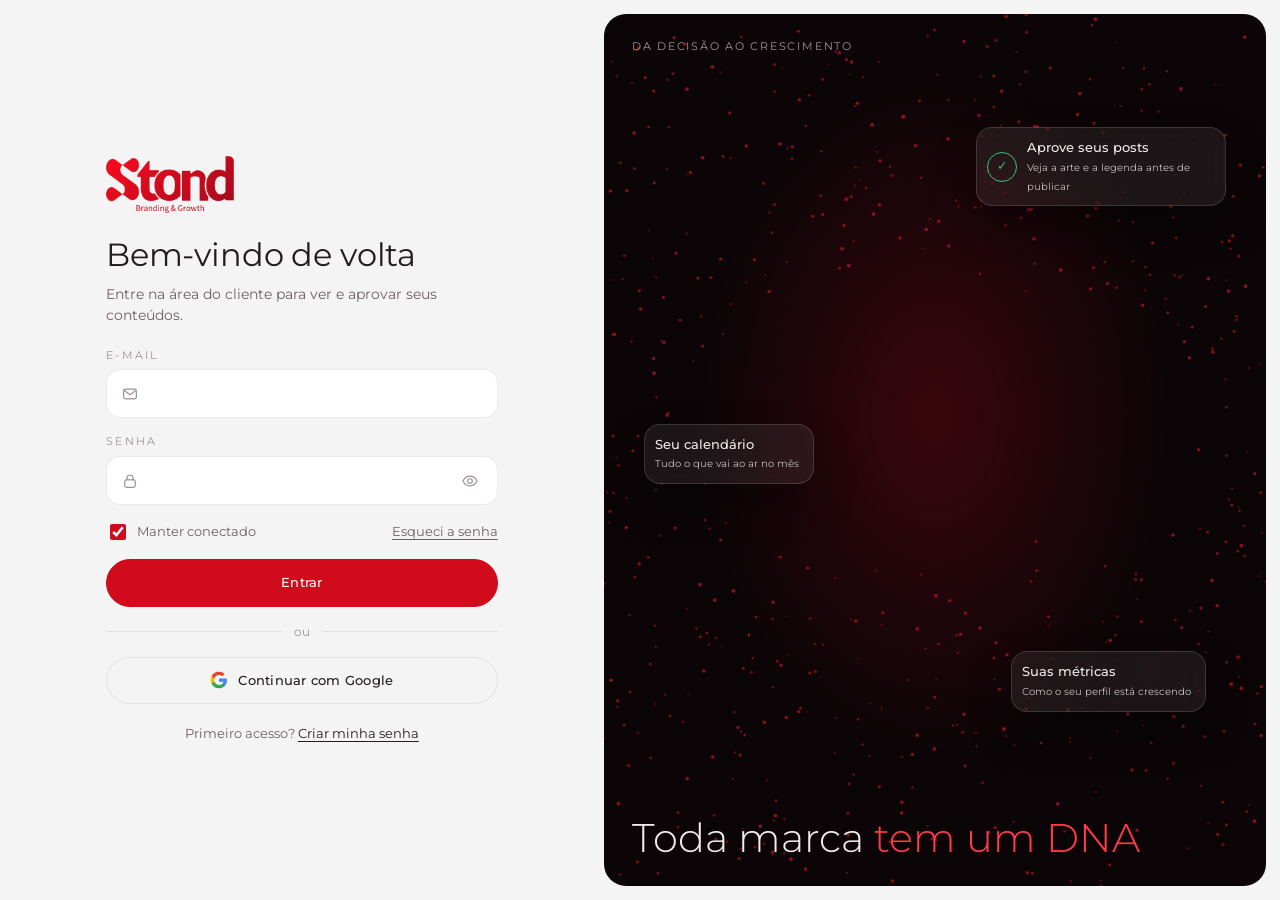
==== commit 6ba6fe2c: "Portal: Seu mês, pedidos, meta do mês, sistemas ligados, relatório com Leitura da Stond, parte do aj" ====
--- a/index.html
+++ b/index.html
@@ -23,5 +23,6 @@
 <script src="ia.js"></script>
 <script src="marca.js"></script>
 <script src="app.js"></script>
+<script src="portal-mais.js"></script>
 </body>
 </html>
--- a/skin.css
+++ b/skin.css
@@ -67,3 +67,243 @@
 
 /* barras com cor única */
 .bars i b{background:var(--red)}
+
+/* menu lateral claro (como no mockup): branco com vermelho só no item atual */
+html.light .side{background:var(--side);border-right:1px solid var(--line);color:var(--ink)}
+html.light .side .logo{content:url(/assets/logo-vermelho.png)}
+html.light .side .nav button{color:var(--muted)}
+html.light .side .nav button:hover{color:var(--ink);background:var(--bg-3)}
+html.light .side .nav button[aria-current="page"]{background:var(--bg-3);color:var(--ink)}
+html.light .side .nav .sec,html.light .side .nav .grp{color:var(--faint)}html.light .side .nav .sec:hover{color:var(--ink)}
+html.light .side .who{border-color:var(--line)}html.light .side .who small{color:var(--muted)}html.light .side .who .av{background:var(--red);color:#fff}
+html.light .side .bdg{background:var(--red);color:#fff}
+html.light .side .tt{border-color:var(--line);background:var(--bg-3)}html.light .side .tt span{color:var(--faint)}html.light .side .tt span.on{background:#fff;color:var(--ink);box-shadow:inset 0 0 0 1px var(--line)}
+html.light .side .out{color:var(--faint)}
+html.light .side::-webkit-scrollbar-thumb{background:var(--line)}
+
+/* números grandes mais contidos */
+.bx .num{font-size:clamp(22px,2.1vw,28px)!important}
+.bx.hero .num{font-size:clamp(26px,2.6vw,34px)!important}
+
+/* quadro: as 5 colunas cabem na tela; etiquetas no mesmo estilo dos chips */
+.kb{grid-auto-columns:minmax(168px,1fr)}
+.kd.tr .kcov{aspect-ratio:16/9}
+.kd .kl:not(.add){background:transparent!important;border:1px solid var(--line);color:var(--muted);border-radius:99px;font-weight:600;font-size:10.5px;letter-spacing:.04em;line-height:18px}
+.kd .kl[data-ty="reels"]{color:var(--redtxt);border-color:color-mix(in srgb,var(--red) 40%,transparent)}
+.kd .kl[data-ty="carrossel"]{color:var(--ink)}
+.kd .kl.aj{color:var(--warn);border-color:color-mix(in srgb,var(--warn) 45%,transparent)}
+.kd .kl.lt{color:var(--red);border-color:color-mix(in srgb,var(--red) 45%,transparent)}
+
+/* ---------- Resultados (Stond OS) ---------- */
+.rs-filt{display:flex;flex-wrap:wrap;gap:10px;align-items:center;padding:10px 12px;border:1px solid var(--line);border-radius:14px;background:var(--bg-2);margin-bottom:16px}
+.rs-sp{flex:1}
+.rs-meta{display:grid;grid-template-columns:repeat(4,minmax(0,1fr));gap:12px;margin-bottom:12px}
+.rs-meta>div{border:1px solid var(--line);border-radius:14px;background:var(--bg-2);padding:14px 16px;display:flex;flex-direction:column;gap:6px}
+.rs-meta>div:first-child{border-color:color-mix(in srgb,var(--red) 40%,transparent)}
+.rs-meta .lb{font-size:10.5px;letter-spacing:.2em;text-transform:uppercase;color:var(--faint)}
+.rs-meta b{font:500 24px/1.1 var(--body);font-variant-numeric:tabular-nums;display:flex;align-items:baseline;gap:8px;flex-wrap:wrap}
+.rs-meta b small{font-size:12px;font-weight:500;color:var(--muted)}
+.rs-up{color:var(--ok)!important}.rs-dn{color:var(--warn)!important}.rs-eq{color:var(--faint)!important}
+.rs-fun{display:grid;grid-template-columns:repeat(4,minmax(0,1fr));gap:12px;margin-bottom:12px}
+.rs-st{border:1px solid var(--line);border-radius:14px;background:var(--bg-2);padding:14px;display:flex;flex-direction:column;gap:9px}
+.rs-st.hot{border-color:color-mix(in srgb,var(--red) 40%,transparent)}
+.rs-st h5{margin:0;font:600 10.5px var(--body);letter-spacing:.18em;text-transform:uppercase;color:var(--faint)}
+.rs-st.hot h5{color:var(--redtxt)}
+.rs-m{display:flex;justify-content:space-between;align-items:baseline;gap:8px;font-size:12.5px;color:var(--muted)}
+.rs-m b{color:var(--ink);font:500 15px var(--body);font-variant-numeric:tabular-nums;margin-left:auto}
+.rs-m small{font-size:11px;font-weight:500;min-width:42px;text-align:right}
+.rs-st .q{font-size:11.5px;color:var(--faint);margin-top:auto}
+.rs-2{display:grid;grid-template-columns:minmax(0,1.5fr) minmax(0,1fr);gap:12px;margin-bottom:12px}
+.rs-post{display:flex;flex-direction:column;padding:9px 0;border-top:1px solid var(--line);color:var(--ink);text-decoration:none;font-size:13px}
+.rs-post:first-of-type{border-top:0}.rs-post small{color:var(--muted);font-size:11.5px}
+.rs-tab{display:flex;flex-direction:column}
+.rs-tr{display:grid;grid-template-columns:minmax(0,2.4fr) repeat(5,minmax(0,.8fr)) minmax(0,1.2fr);gap:10px;align-items:center;padding:10px 14px;background:none;border:0;border-top:1px solid var(--line);text-align:right;font-size:13px;font-variant-numeric:tabular-nums;width:100%;color:var(--ink)}
+.rs-tr>span:first-child{text-align:left;display:flex;flex-direction:column;min-width:0}.rs-tr>span:first-child small{color:var(--muted);font-size:11.5px}
+.rs-tr>span:last-child{text-align:left}
+.rs-th{border-top:0;font:600 10.5px var(--body);letter-spacing:.14em;text-transform:uppercase;color:var(--faint)}
+button.rs-tr:hover{background:var(--bg-3)}
+.rs-tr.on{background:var(--wash);box-shadow:inset 3px 0 var(--red)}
+.rs-cr{grid-template-columns:minmax(0,2fr) repeat(5,minmax(0,.9fr)) minmax(0,1.2fr)}
+[class^="kl-"]{font-style:normal;display:inline-block;font-size:10.5px;font-weight:600;letter-spacing:.04em;border:1px solid var(--line);border-radius:99px;padding:1px 8px;color:var(--muted);white-space:nowrap}
+.kl-o{color:var(--ok);border-color:color-mix(in srgb,var(--ok) 40%,transparent)}
+.kl-w{color:var(--warn);border-color:color-mix(in srgb,var(--warn) 45%,transparent)}
+.kl-r{color:var(--redtxt);border-color:color-mix(in srgb,var(--red) 40%,transparent)}
+.rs-rx .bx{gap:12px}
+.rs-rh{display:grid;grid-template-columns:48px minmax(0,1fr) auto;gap:12px;align-items:center}
+.rs-rh img,.rs-rh .noimg{width:48px;height:64px;border-radius:8px;object-fit:cover;background:var(--bg-3)}
+.rs-rh b{font-weight:500;display:block}.rs-rh small{color:var(--muted);font-size:12px}
+.rs-bar{width:100%;height:46px;display:block}
+.rs-bl{display:flex;justify-content:space-between;color:var(--faint);font-size:11px;margin-top:-6px}
+.rs-z{display:grid;grid-template-columns:repeat(3,minmax(0,1fr));gap:12px}
+.rs-z>div{border-top:2px solid var(--line);padding-top:8px;display:flex;flex-direction:column;gap:3px;font-size:12px}
+.rs-z>div.ok{border-top-color:var(--ok)}.rs-z>div.bad{border-top-color:var(--warn)}
+.rs-z b{font:500 20px var(--body);font-variant-numeric:tabular-nums}.rs-z b small{font-size:12px;color:var(--muted)}
+.rs-hot{border-color:color-mix(in srgb,var(--red) 40%,transparent)!important}
+.rs-tip{display:flex;flex-direction:column;padding:9px 0;border-top:1px solid var(--line);font-size:13px}.rs-tip b{font-weight:500}.rs-tip small{color:var(--muted);font-size:12px}
+.callout2{border-left:2px solid var(--red);padding-left:12px;color:var(--muted);font-size:13px}
+@media (max-width:900px){.rs-meta,.rs-fun{grid-template-columns:repeat(2,minmax(0,1fr))}.rs-2,.rs-z{grid-template-columns:1fr}.rs-tr{grid-template-columns:minmax(0,2fr) repeat(2,minmax(0,1fr));}.rs-tr>span:nth-child(n+4):not(:last-child){display:none}}
+
+/* imprimir / baixar PDF: só o conteúdo da tela, fundo branco */
+@media print{
+  html,body{background:#fff!important;color:#231d1f}
+  .side,.tabbar,.mhead,.top .btn,.rs-filt .btn,.rs-filt,.top span>.btn,[data-ig-connect],[data-sync-met]{display:none!important}
+  .app{position:static!important;display:block!important;background:#fff!important}
+  .main{overflow:visible!important;padding:0!important}
+  .bx,.rs-st,.rs-meta>div{break-inside:avoid;background:#fff!important}
+}
+
+/* ---------- Hoje e pasta do cliente ---------- */
+.os-g{display:grid;grid-template-columns:minmax(0,1.5fr) minmax(0,1fr);gap:14px;margin-bottom:14px;align-items:start}
+.os-col{display:flex;flex-direction:column;gap:14px}
+.os-need{border-color:color-mix(in srgb,var(--red) 35%,transparent)!important}
+.os-need .lb{color:var(--redtxt)!important}
+.os-it{display:grid;grid-template-columns:auto minmax(0,1fr) auto;gap:10px;align-items:center;padding:10px 0;border-top:1px solid var(--line)}
+.os-it:first-of-type{border-top:0}
+.os-it b{display:block;font-weight:500;font-size:13.5px;line-height:1.35}.os-it small{display:block;margin-top:3px}
+.os-k{display:flex;flex-direction:column;gap:10px}.os-k>div{display:flex;flex-direction:column;gap:3px}.os-k small{color:var(--muted);font-size:12px}.os-k b{font:500 20px var(--body);font-variant-numeric:tabular-nums}.os-k em{font-style:normal;font-size:12px;color:var(--muted);font-weight:500}
+.os-wk{display:grid;grid-template-columns:repeat(7,minmax(0,1fr));gap:8px}
+.os-wk>div{display:flex;flex-direction:column;gap:5px;min-width:0;padding:8px;border-radius:10px;background:var(--bg-3)}
+.os-wk>div.on{background:var(--wash);box-shadow:inset 0 0 0 1px color-mix(in srgb,var(--red) 35%,transparent)}
+.os-wk small{font-size:10.5px;letter-spacing:.14em;text-transform:uppercase;color:var(--faint)}
+.os-p{display:flex;align-items:center;gap:6px;font-size:12px;background:var(--bg-2);border:0;border-radius:7px;padding:5px 7px;text-align:left;color:var(--ink);min-width:0}
+.os-p span{white-space:nowrap;overflow:hidden;text-overflow:ellipsis}.os-p .cd{margin:0}
+.os-p.ev{color:var(--muted)}.os-p.none{background:none;color:var(--faint)}
+.os-sum{display:grid;grid-template-columns:repeat(5,minmax(0,1fr));border:1px solid var(--line);border-radius:14px;background:var(--bg-2)}
+.os-sum>div{padding:14px 16px;display:flex;flex-direction:column}.os-sum>div+div{border-left:1px solid var(--line)}
+.os-sum b{font:500 24px var(--body);font-variant-numeric:tabular-nums}.os-sum small{color:var(--muted);font-size:12px}
+.os-gvs{display:grid;grid-template-columns:repeat(4,minmax(0,1fr));gap:10px}
+.os-gv{display:flex;gap:12px;align-items:flex-start;text-align:left;border:1px solid var(--line);border-radius:14px;background:var(--bg-2);padding:14px;color:var(--ink)}
+.os-gv:hover{border-color:var(--hov)}
+.os-gv b{display:block;font-weight:500;font-size:14px}.os-gv small{color:var(--muted);font-size:12px}
+@media (max-width:1000px){.os-gvs{grid-template-columns:repeat(2,minmax(0,1fr))}.os-wk{grid-template-columns:repeat(2,minmax(0,1fr))}.os-sum{grid-template-columns:repeat(2,minmax(0,1fr))}.os-sum>div+div{border-left:0}}
+@media (max-width:900px){.os-g{grid-template-columns:1fr}}
+
+/* ---------- Comercial (funil + vitrine) ---------- */
+.cm-tip{border:1px dashed var(--line);border-radius:14px;padding:14px 16px;margin-bottom:12px;color:var(--muted);font-size:13px;line-height:1.5}
+.cm-tip b{color:var(--ink);font-weight:500}
+.kd .cm-nx{font-size:12px;color:var(--ink)}
+.kd .cm-nx.lt{color:var(--red)}
+.kd .cm-nx.no{color:var(--warn)}
+.kd .cm-ok{font-size:11px;color:var(--ok,#3fbf7f)}
+.kd .btn.sm{align-self:flex-start}
+.kc .kadd{margin-top:2px}
+.cm-lost{margin-top:16px}
+.cm-lost summary{cursor:pointer;font-size:13px;color:var(--muted);padding:6px 0}
+.cm-grid{display:grid;grid-template-columns:repeat(auto-fill,minmax(260px,1fr));gap:12px}
+.cm-sol{border:1px solid var(--line);border-radius:14px;background:var(--bg-2);padding:16px;display:flex;flex-direction:column;gap:8px}
+.cm-sol.sug{border-style:dashed;background:transparent}
+.cm-sol.off{opacity:.6}
+.cm-sol header{display:flex;justify-content:space-between;align-items:center;gap:8px}
+.cm-sol header small{color:var(--muted);font-size:12px}
+.cm-sol .kl{background:transparent;border:1px solid var(--line);color:var(--muted);border-radius:99px;font-weight:600;font-size:10.5px;letter-spacing:.04em;line-height:18px;padding:0 8px}
+.cm-sol>b{font-family:var(--display);font-weight:400;font-size:18px;line-height:1.25}
+.cm-sol p{margin:0;font-size:13px;line-height:1.5;color:var(--ink)}
+.cm-sol .mut{color:var(--muted);font-size:12px;line-height:1.45}
+.cm-pr{font:500 20px/1.2 var(--body);font-variant-numeric:tabular-nums;margin-top:auto;padding-top:6px}
+.cm-run{display:flex;align-items:center;flex-wrap:wrap;gap:6px}
+.cm-run small{color:var(--muted);font-size:12px}
+.cm-run .kav{width:20px;height:20px;border-radius:50%;display:inline-grid;place-items:center;color:#fff;font-size:10px;font-weight:600}
+.cm-sol footer{display:flex;gap:8px;justify-content:flex-end;border-top:1px solid var(--line);padding-top:10px;margin-top:4px}
+
+/* ---------- Busca Ctrl+K ---------- */
+.srch{display:flex;align-items:center;gap:8px;width:100%;border:1px solid var(--line);background:var(--bg-2);color:var(--muted);border-radius:10px;padding:8px 10px;font:inherit;font-size:13px;cursor:pointer}
+.srch svg{width:15px;height:15px;flex:none}
+.srch span{flex:1;text-align:left}
+.srch kbd,.bk kbd{font:500 10.5px/1 var(--body);border:1px solid var(--line);border-radius:5px;padding:3px 5px;color:var(--faint)}
+.srch.m{width:auto;padding:6px;border:0;background:none;margin-left:auto;margin-right:6px}
+.srch.m svg{width:20px;height:20px}
+.bk{position:fixed;inset:0;z-index:90;background:rgba(10,8,9,.45);display:flex;justify-content:center;align-items:flex-start;padding:12vh 16px 16px}
+.bk-b{width:min(620px,100%);background:var(--bg-1,var(--bg));border:1px solid var(--line);border-radius:16px;box-shadow:0 30px 80px rgba(0,0,0,.35);overflow:hidden;display:flex;flex-direction:column;max-height:70vh}
+html.light .bk-b{background:#fff}
+.bk-h{display:flex;align-items:center;gap:10px;padding:14px 16px;border-bottom:1px solid var(--line)}
+.bk-h svg{width:18px;height:18px;color:var(--muted)}
+.bk-h input{flex:1;border:0;background:none;outline:none;font:inherit;font-size:16px;color:var(--ink);padding:0}
+.bk-l{overflow:auto;padding:6px}
+.bk-g{font-size:10.5px;letter-spacing:.2em;text-transform:uppercase;color:var(--faint);margin:10px 10px 4px}
+.bk-i{display:flex;flex-direction:column;align-items:flex-start;gap:2px;width:100%;border:0;background:none;text-align:left;padding:8px 10px;border-radius:9px;cursor:pointer;color:var(--ink);font:inherit}
+.bk-i b{font-weight:500;font-size:14px}.bk-i small{color:var(--muted);font-size:12px}
+.bk-i.on,.bk-i:hover{background:color-mix(in srgb,var(--red) 9%,transparent)}
+.bk-n{padding:18px;color:var(--muted);font-size:13px}
+
+/* ---------- Quadro ---------- */
+.kd .kx{display:flex;align-items:center;gap:5px;flex-wrap:wrap;font-size:11.5px;color:var(--muted)}
+.kd .kx .cd{width:7px;height:7px}
+.kd .kx-w{color:var(--warn)}
+.kd .kx-a{font-size:12px;color:var(--ink);border-left:2px solid var(--red);padding-left:7px;line-height:1.4}
+.kx-e{font-size:12.5px;color:var(--muted);padding:12px 8px;line-height:1.45;border:1px dashed var(--line);border-radius:10px;margin:8px 0 0}
+
+/* ---------- Calendário ---------- */
+.cal .ev-p{border-left:3px solid transparent;cursor:grab}
+.ev-t{width:18px;height:18px;border-radius:4px;object-fit:cover;flex:none}
+.st-r{border-left-color:var(--red)!important}.st-w{border-left-color:var(--warn)!important}.st-b{border-left-color:#3f8fd8!important}.st-o{border-left-color:var(--ok)!important}
+.lgb{display:inline-block;width:12px;height:12px;border-left:3px solid;border-radius:2px;background:var(--glass)}
+.leg .mut{color:var(--faint)}
+.cell.drop{outline:2px dashed var(--red);outline-offset:-2px}
+
+/* ---------- Aprovações ---------- */
+.ap-rem{display:flex;flex-wrap:wrap;align-items:center;gap:8px;border:1px solid color-mix(in srgb,var(--warn) 40%,transparent);border-radius:12px;padding:10px 12px;margin-bottom:12px;font-size:13px;color:var(--muted)}
+.ap-rem span{flex-basis:100%}
+.ap-fix{align-self:flex-start;margin-top:4px}
+
+/* ---------- Pasta ---------- */
+.os-cap{align-items:center}
+.os-cap>.os-cap-i{flex:none;margin-right:4px}
+.os-cap-i img,.os-cap-i span{width:64px;height:64px;border-radius:50%;object-fit:cover;display:grid;place-items:center;color:#fff;font:400 26px/1 var(--display)}
+.os-p3{display:grid;grid-template-columns:repeat(3,minmax(0,1fr));gap:12px;margin-top:14px}
+.os-p2{display:grid;grid-template-columns:minmax(0,1fr) minmax(0,1.3fr);gap:12px;margin-top:12px}
+.os-p3 .bx,.os-p2 .bx{display:flex;flex-direction:column;gap:10px}
+.os-why>div{display:flex;justify-content:space-between;gap:10px;padding:5px 0;border-bottom:1px solid var(--line);font-size:13px}
+.os-why>div:last-child{border:0}.os-why b{font-weight:500}
+.os-sys>div{display:grid;grid-template-columns:auto 1fr;column-gap:10px;row-gap:2px;padding:7px 0;border-bottom:1px solid var(--line)}
+.os-sys>div:last-child{border:0}
+.os-sys i{grid-row:span 2;align-self:start;font-style:normal;font-size:10.5px;font-weight:600;border:1px solid;border-radius:99px;padding:1px 8px;white-space:nowrap}
+.os-sys b{font-weight:500;font-size:13px}.os-sys small{color:var(--muted);font-size:12px}
+.os-tl>div{display:grid;grid-template-columns:52px 10px 1fr;gap:8px;align-items:start;padding:6px 0}
+.os-tl>div>small{color:var(--faint);font-size:11.5px;padding-top:2px}
+.os-tl i{width:8px;height:8px;border-radius:50%;background:var(--faint);margin-top:6px;border:0}
+.os-tl i.tl-o{background:var(--ok)}.os-tl i.tl-w{background:var(--warn)}.os-tl i.tl-b{background:#3f8fd8}
+.os-tl b{font-weight:500;font-size:13px;display:block}.os-tl div small{color:var(--muted);font-size:12px}
+@media (max-width:900px){.os-p3,.os-p2{grid-template-columns:1fr}}
+
+/* ---------- Relatório ---------- */
+.rep .rt-l{border-left:3px solid var(--red);padding-left:12px}
+
+/* ---------- Portal · Stond OS ---------- */
+.ovl:has(.sheet){padding:12px}
+.ovl .sheet{max-height:none;height:100%}
+.ovl .sheet .media{max-width:calc(100vw - 420px)}
+.pm-pt{display:flex;flex-wrap:wrap;align-items:center;gap:6px;margin-bottom:8px}
+.pm-pt span{flex-basis:100%;font-size:12px;color:var(--muted)}
+.pm-pt button{border:1px solid var(--line);background:none;color:var(--ink);border-radius:99px;padding:5px 12px;font:inherit;font-size:12.5px;cursor:pointer}
+.pm-pt button[aria-pressed="true"]{border-color:var(--red);color:var(--redtxt);background:color-mix(in srgb,var(--red) 8%,transparent)}
+.pm-meta{border:1px solid color-mix(in srgb,var(--red) 35%,transparent);border-radius:14px;padding:14px 16px;margin-bottom:12px;display:flex;flex-direction:column;gap:6px;background:var(--bg-2)}
+.pm-meta .lb{font-size:10.5px;letter-spacing:.2em;text-transform:uppercase;color:var(--faint)}
+.pm-meta>b{font:500 24px/1.1 var(--body);font-variant-numeric:tabular-nums}.pm-meta>b small{font-size:13px;color:var(--muted);font-weight:500}
+.pm-ped{border:1px solid color-mix(in srgb,var(--warn) 45%,transparent);border-radius:14px;padding:12px 16px;margin-bottom:12px;display:flex;flex-direction:column;gap:8px;background:var(--bg-2)}
+.pm-ped .eyebrow{margin:0}
+.pm-ped>div{display:grid;grid-template-columns:1fr auto;column-gap:10px;align-items:center}
+.pm-ped>div b{font-weight:500;font-size:14px}.pm-ped>div small{grid-column:1;color:var(--muted);font-size:12px}
+.pm-ped>div .chip{grid-row:1/span 2;grid-column:2}
+.pm-ped .lnkb{align-self:flex-start}
+.pm-mes .sum{margin-top:8px}
+.pm-two{display:grid;grid-template-columns:repeat(2,minmax(0,1fr));gap:12px;margin-top:18px}
+.pm-rel{display:flex;flex-direction:column;align-items:flex-start;gap:8px;text-align:left;border:1px solid var(--line);border-radius:14px;padding:16px;background:var(--bg-2);color:var(--ink);font:inherit;cursor:pointer}
+.pm-rel .eyebrow{margin:0}.pm-rel b{font:400 17px/1.4 var(--display)}.pm-rel span{color:var(--redtxt);font-size:13px;font-weight:600;margin-top:auto}
+.pm-sis{border:1px solid var(--line);border-radius:14px;padding:16px;background:var(--bg-2)}
+.pm-sis .eyebrow{margin:0 0 6px}
+.pm-sis>div{display:grid;grid-template-columns:auto 1fr;column-gap:10px;row-gap:2px;padding:7px 0;border-top:1px solid var(--line)}
+.pm-sis i{grid-row:span 2;font-style:normal;font-size:10.5px;font-weight:600;color:var(--ok);border:1px solid color-mix(in srgb,var(--ok) 40%,transparent);border-radius:99px;padding:1px 8px;align-self:start}
+.pm-sis b{font-weight:500;font-size:13.5px}.pm-sis small{color:var(--muted);font-size:12px}
+.pm-cl{display:none}
+.pm-rep{display:flex;flex-direction:column;gap:16px;border:1px solid var(--line);border-radius:16px;padding:20px;background:var(--bg-2);margin-bottom:16px}
+.pm-rep p{margin:0;line-height:1.55}.pm-rep .eyebrow{margin:0 0 4px}
+.pm-rep .btn{align-self:flex-start}
+.pm-lt{border-left:3px solid var(--red);padding-left:14px}.pm-lt p:last-child{font:400 18px/1.5 var(--display)}
+@media (max-width:720px){
+  .pm-two{grid-template-columns:1fr}
+  .pm-cl{display:flex;flex-direction:column;gap:14px;margin-top:6px}
+  .pm-cl+*,.cal,.calday,.leg{display:none}
+  .ovl:has(.sheet){padding:0}
+  .ovl .sheet .media{max-width:none}
+}
+@media print{.side,.tabbar,.mhead,.pills,.seg,.pm-rep .btn,.nota{display:none!important}}
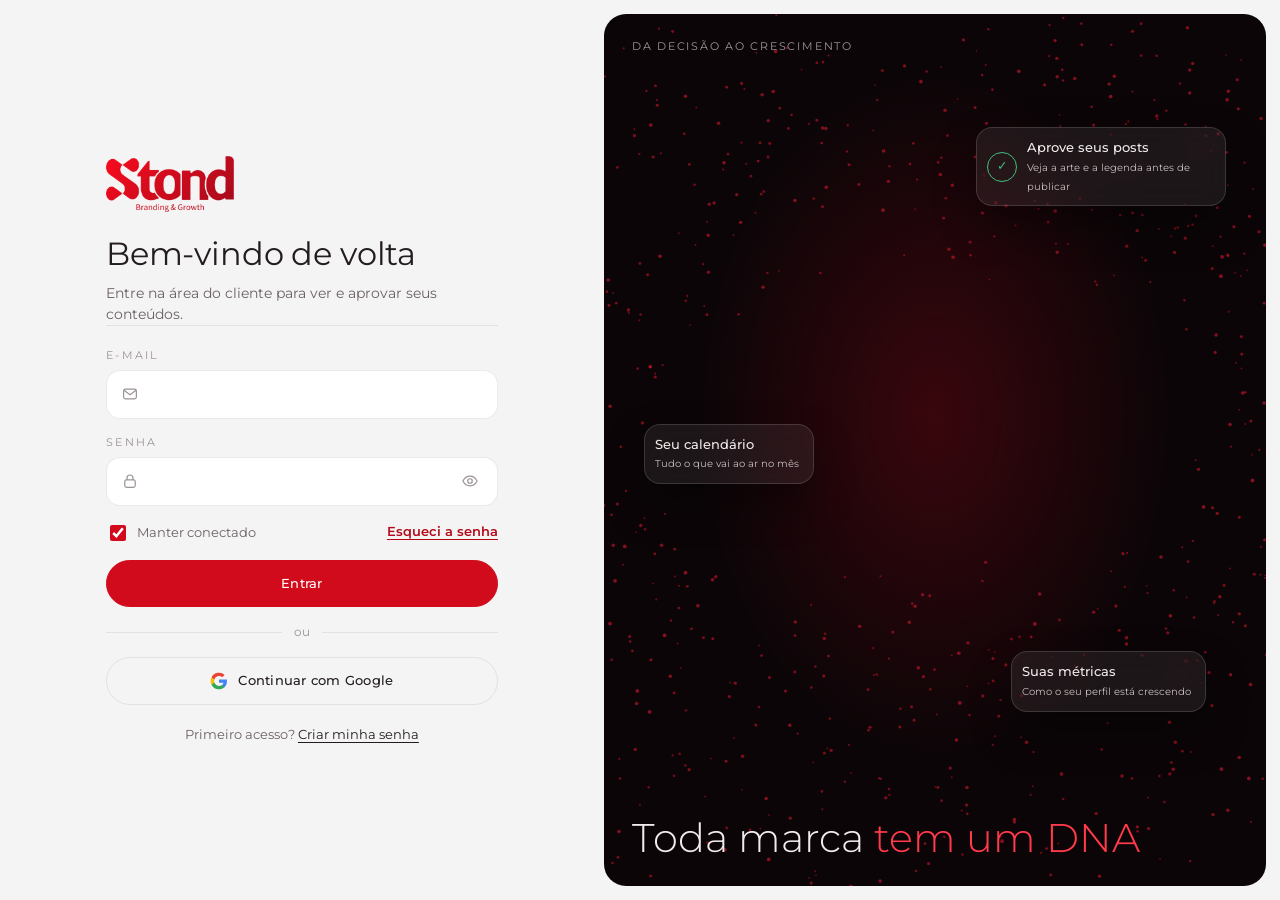
==== commit 87d2b4ec: "Portal no jeito Stond OS: 5 espaços com abas e Início com o post para aprovar em destaque Co-Authore" ====
--- a/index.html
+++ b/index.html
@@ -24,5 +24,6 @@
 <script src="marca.js"></script>
 <script src="app.js"></script>
 <script src="portal-mais.js"></script>
+<script src="portal-os.js"></script>
 </body>
 </html>
--- a/skin.css
+++ b/skin.css
@@ -286,6 +286,8 @@
 .pm-ped>div .chip{grid-row:1/span 2;grid-column:2}
 .pm-ped .lnkb{align-self:flex-start}
 .pm-mes .sum{margin-top:8px}
+.pm-mes .sum,.pm-rep .sum{grid-template-columns:repeat(auto-fit,minmax(130px,1fr));margin-bottom:0}
+.pm-rep .sum div+div{border-left:1px solid var(--line)}
 .pm-two{display:grid;grid-template-columns:repeat(2,minmax(0,1fr));gap:12px;margin-top:18px}
 .pm-rel{display:flex;flex-direction:column;align-items:flex-start;gap:8px;text-align:left;border:1px solid var(--line);border-radius:14px;padding:16px;background:var(--bg-2);color:var(--ink);font:inherit;cursor:pointer}
 .pm-rel .eyebrow{margin:0}.pm-rel b{font:400 17px/1.4 var(--display)}.pm-rel span{color:var(--redtxt);font-size:13px;font-weight:600;margin-top:auto}
@@ -302,8 +304,230 @@
 @media (max-width:720px){
   .pm-two{grid-template-columns:1fr}
   .pm-cl{display:flex;flex-direction:column;gap:14px;margin-top:6px}
-  .pm-cl+*,.cal,.calday,.leg{display:none}
+  .main:has(.pm-cl) .cal,.main:has(.pm-cl) .calday,.main:has(.pm-cl) .leg{display:none}
   .ovl:has(.sheet){padding:0}
   .ovl .sheet .media{max-width:none}
 }
 @media print{.side,.tabbar,.mhead,.pills,.seg,.pm-rep .btn,.nota{display:none!important}}
+
+/* ---------- Casca Stond OS (menu de 6 espaços) ---------- */
+.os-side{padding:18px 12px!important;gap:14px!important;background:var(--bg-2)!important}
+html.light .os-side{background:#fff!important}
+.os-brand{display:flex;align-items:center;gap:8px;padding:2px 8px;font:400 21px/1 var(--display);color:var(--ink)}
+.os-s{width:20px;height:22px;background:var(--red);-webkit-mask:url(/assets/simbolo-branco.png) center/contain no-repeat;mask:url(/assets/simbolo-branco.png) center/contain no-repeat;display:inline-block}
+.os-nav{display:grid;gap:2px}
+.os-nav button{display:flex;align-items:center;gap:10px;padding:8px 10px;border-radius:9px;color:var(--muted);background:transparent;border:0;font:inherit;font-size:13.5px;cursor:pointer;text-align:left;width:100%}
+.os-nav button svg{width:17px;height:17px;flex:none}
+.os-nav button span:not(.bdg){flex:1}
+.os-nav button:hover{background:color-mix(in srgb,var(--ink) 5%,transparent);color:var(--ink)}
+.os-nav button[aria-current="page"]{background:color-mix(in srgb,var(--ink) 7%,transparent);color:var(--ink);font-weight:500}
+.os-nav button[aria-current="page"] svg{color:var(--red)}
+.os-nav .bdg{background:var(--red);color:#fff;border-radius:99px;font-size:10.5px;font-weight:600;min-width:18px;height:18px;display:grid;place-items:center;padding:0 5px}
+.os-lb{font-size:10.5px;letter-spacing:.2em;text-transform:uppercase;color:var(--faint);margin:8px 10px 0}
+.os-cls .mono{width:22px;height:22px;border-radius:50%;display:inline-grid;place-items:center;font-size:10px;font-weight:600;color:#fff;font-style:normal;object-fit:cover;flex:none}
+.os-me{margin-top:auto;display:flex;align-items:center;gap:9px;padding:12px 8px 0;border-top:1px solid var(--line)}
+.os-me>div{flex:1;min-width:0}.os-me b{display:block;font-weight:500;font-size:13px}.os-me small{color:var(--muted);font-size:11.5px}
+.os-me .av{width:30px;height:30px;border-radius:50%;background:var(--red);color:#fff;display:grid;place-items:center;font-weight:600;flex:none}
+.os-out{margin:0!important;padding:0 8px!important;align-self:flex-start;font-size:12px}
+.mhead .os-brand{font-size:19px}
+.sub{display:flex;gap:4px;border-bottom:1px solid var(--line);margin:-6px 0 18px;overflow-x:auto;scrollbar-width:none}
+.sub button{background:transparent;border:0;border-bottom:2px solid transparent;color:var(--muted);padding:8px 12px 10px;font:inherit;font-size:13px;cursor:pointer;margin-bottom:-1px;white-space:nowrap}
+.sub button.on{color:var(--ink);border-color:var(--red)}
+.sub button:hover{color:var(--ink)}
+/* filtros em pílulas, como no mockup */
+.filters .seg{background:none!important;border:0!important;padding:0!important;gap:6px;flex-wrap:wrap}
+.filters .seg button{border:1px solid var(--line)!important;border-radius:99px!important;padding:6px 12px!important;background:transparent!important;color:var(--muted);font-size:12.5px}
+.filters .seg button[aria-pressed="true"]{border-color:var(--ink)!important;color:var(--ink);background:transparent!important;box-shadow:none!important}
+/* Hoje */
+.os-line{margin-bottom:14px;gap:10px!important}
+.os-lh{display:flex;justify-content:space-between;align-items:center;gap:10px}
+.os-lh small{color:var(--muted);font-size:12px}
+.os-ax{position:relative;height:96px;margin:6px 8px 0;border-top:0}
+.os-ax>span{position:absolute;top:58px;transform:translateX(-50%);font-size:11px;color:var(--faint)}
+.os-ax>span i{position:absolute;left:50%;top:-14px;width:1px;height:8px;background:var(--line)}
+.os-ax::before{content:"";position:absolute;left:0;right:0;top:48px;height:1px;background:var(--line)}
+.os-pt{position:absolute;top:calc(14px + var(--lv)*20px);transform:translateX(-6px);display:flex;align-items:center;gap:6px;background:none;border:0;padding:0;cursor:pointer;max-width:240px;font:inherit}
+.os-pt i{width:12px;height:12px;border-radius:50%;flex:none;box-shadow:0 0 0 3px var(--bg-2)}
+.os-pt b{font-weight:500;font-size:12px;background:color-mix(in srgb,var(--ink) 6%,transparent);border-radius:99px;padding:3px 9px;white-space:nowrap;overflow:hidden;text-overflow:ellipsis;color:var(--ink)}
+.os-now{position:absolute;top:0;bottom:0;width:2px;background:var(--red)}
+.os-now small{position:absolute;bottom:-4px;left:4px;font-size:11px;color:var(--redtxt)}
+.os-3{display:grid;grid-template-columns:minmax(0,1.25fr) minmax(0,1fr) minmax(0,1fr);gap:14px;align-items:start}
+.os-3 .bx{display:flex;flex-direction:column;gap:10px}
+.os-nd{border-color:color-mix(in srgb,var(--red) 35%,transparent)!important;background:linear-gradient(180deg,color-mix(in srgb,var(--red) 5%,var(--bg-2)),var(--bg-2) 140px)!important}
+.os-nn{color:var(--redtxt);font-weight:500}
+.os-ni{display:grid;grid-template-columns:1fr auto;column-gap:10px;row-gap:6px;align-items:center;padding:10px 0;border-top:1px solid var(--line)}
+.os-ni:first-of-type{border-top:0}
+.os-ni>span{grid-column:1/-1;justify-self:start}
+.os-ni b{font-weight:500;font-size:13.5px;line-height:1.4}
+.os-mi{display:flex;flex-direction:column;gap:4px;background:none;border:0;border-top:1px solid var(--line);padding:10px 0 4px;text-align:left;font:inherit;color:var(--ink);cursor:pointer}
+.os-mi:first-of-type{border-top:0}
+.os-mi>small{color:var(--muted);font-size:12px}
+.os-mi>b{font:500 24px/1.1 var(--body);font-variant-numeric:tabular-nums}.os-mi>b small{font-size:12px;font-weight:500;color:var(--muted)}
+.os-mi .kx-w{color:var(--warn)!important}.os-mi .rs-up{color:var(--ok)!important}
+.os-ai{display:flex;flex-direction:column;align-items:flex-start;gap:6px;background:none;border:0;border-top:1px solid var(--line);padding:10px 0;text-align:left;font:inherit;color:var(--ink);cursor:pointer}
+.os-ai:first-of-type{border-top:0}
+.os-ai .kl{background:transparent;border:1px solid var(--line);color:var(--muted);border-radius:99px;font-weight:600;font-size:10.5px;padding:0 8px;line-height:18px}
+.os-ai .kl[data-ty="reels"]{color:var(--redtxt);border-color:color-mix(in srgb,var(--red) 40%,transparent)}
+.os-ai b{font-weight:500;font-size:13.5px;line-height:1.35}.os-ai small{color:var(--muted);font-size:12px}
+.os-ai small i{font-style:normal;border:0!important;padding:0!important;font-size:12px}
+.kl-n{color:#3f8fd8;border-color:color-mix(in srgb,#3f8fd8 40%,transparent)}
+.os-strip{display:flex;gap:28px;flex-wrap:wrap;align-items:center;border-top:1px solid var(--line);margin-top:18px;padding-top:14px;color:var(--muted);font-size:12.5px}
+.os-strip b{color:var(--ink);font-weight:500}
+.lnk{background:none;border:0;padding:0;color:var(--redtxt);font:inherit;font-size:12.5px;font-weight:600;cursor:pointer;margin-left:auto}
+@media (max-width:1100px){.os-3{grid-template-columns:1fr 1fr}.os-3 .os-nd{grid-column:1/-1}}
+@media (max-width:720px){.os-3{grid-template-columns:1fr}.os-ax{overflow:hidden}.os-pt b{max-width:150px}}
+.os-pt.rt{transform:translateX(6px);flex-direction:row-reverse}
+.os-ft{display:flex;align-items:center;justify-content:space-between;gap:8px;padding:0 4px}
+.os-me{padding-bottom:0}
+.os-cap{justify-content:flex-start!important;gap:16px!important}
+.os-cap>span:last-child{margin-left:auto}
+.os-p3,.os-p2{align-items:start}
+.os-tl>div{grid-template-columns:64px 10px 1fr}
+.os-tl>div>small{white-space:nowrap}
+.mhead .out{background:none;border:0;color:var(--muted);font:inherit;font-size:13px;cursor:pointer}
+.mhead .srch.m{color:var(--muted)}
+@media (max-width:720px){
+  .os-ax{height:auto;display:flex;flex-direction:column;gap:8px;margin:4px 0 0}
+  .os-ax::before,.os-ax>span,.os-now{display:none}
+  .os-pt,.os-pt.rt{position:static;transform:none;flex-direction:row;max-width:none}
+  .os-pt b{max-width:none;white-space:normal;text-align:left}
+}
+
+/* ---------- Quadro estilo Trello / lista estilo Asana ---------- */
+.qb{display:flex;align-items:center;gap:8px;flex-wrap:wrap;margin-bottom:14px}
+.qb-vw{display:flex;border:1px solid var(--line);border-radius:9px;overflow:hidden}
+.qb-vw button{background:none;border:0;padding:7px 14px;font:inherit;font-size:13px;color:var(--muted);cursor:pointer}
+.qb-vw button[aria-pressed="true"]{background:var(--ink);color:var(--bg)}
+html.light .qb-vw button[aria-pressed="true"]{color:#fff}
+.qb-sel{border:1px solid var(--line);border-radius:9px;padding:7px 30px 7px 12px;font:inherit;font-size:13px;color:var(--ink);background:var(--bg-2) url("data:image/svg+xml,%3Csvg xmlns='http://www.w3.org/2000/svg' viewBox='0 0 24 24' fill='none' stroke='%23888' stroke-width='2'%3E%3Cpath d='m6 9 6 6 6-6'/%3E%3C/svg%3E") no-repeat right 9px center/14px;-webkit-appearance:none;appearance:none;cursor:pointer;width:auto!important}
+.qb-mo{display:flex;align-items:center;gap:4px;margin-left:auto;font-size:13px}
+.qb-mo b{font-weight:500;min-width:118px;text-align:center}
+.qb-mo button{width:30px;height:30px;border-radius:8px;border:1px solid var(--line);background:none;color:var(--ink);cursor:pointer;font-size:15px}
+.qb-board{display:flex;gap:12px;align-items:flex-start;overflow-x:auto;padding-bottom:14px;min-height:60vh}
+.qk{flex:0 0 272px;background:#ebecf0;border-radius:12px;padding:8px;display:flex;flex-direction:column;max-height:calc(100vh - 250px)}
+html:not(.light) .qk{background:rgba(255,255,255,.06)}
+.qk>header{display:flex;align-items:center;justify-content:space-between;padding:4px 8px 8px}
+.qk>header b{font-weight:600;font-size:14px;display:flex;align-items:center;gap:8px}
+.qk>header b::before{content:"";width:8px;height:8px;border-radius:2px;background:var(--cc)}
+.qk>header span{font-size:12px;color:var(--muted)}
+.qk-c{display:flex;flex-direction:column;gap:8px;overflow-y:auto;padding:2px;min-height:8px}
+.qk-e{font-size:12.5px;color:var(--muted);padding:10px;border:1px dashed rgba(9,30,66,.2);border-radius:8px;margin:0;line-height:1.45}
+.qk-add{background:none;border:0;text-align:left;padding:8px;margin-top:6px;border-radius:8px;color:var(--muted);font:inherit;font-size:13.5px;cursor:pointer}
+.qk-add:hover{background:rgba(9,30,66,.08);color:var(--ink)}
+.qc{background:#fff;border-radius:8px;box-shadow:0 1px 1px rgba(9,30,66,.25),0 0 1px rgba(9,30,66,.31);overflow:hidden;cursor:pointer;flex:none}
+html:not(.light) .qc{background:var(--bg-2)}
+.qc:hover{box-shadow:0 0 0 2px var(--red)}
+.qc-cv{max-height:150px;overflow:hidden;background:var(--bg-3)}
+.qc-cv img{width:100%;display:block;object-fit:cover;object-position:top;max-height:150px}
+.qc-in{padding:8px 10px 8px;display:flex;flex-direction:column;gap:6px}
+.qc-lb{display:flex;flex-wrap:wrap;gap:4px}
+.qc-lb i{font-style:normal;font-size:11px;font-weight:600;color:#fff;border-radius:4px;padding:1px 7px;line-height:17px}
+.qc b{font-weight:400;font-size:14px;line-height:1.3;color:var(--ink)}
+.qc-aj{font-size:12px;color:var(--muted);border-left:2px solid #d9363e;padding-left:6px;line-height:1.35}
+.qc-ft{display:flex;align-items:center;gap:8px;flex-wrap:wrap;font-size:12px;color:var(--muted)}
+.qc-ty{font-size:10.5px;font-weight:600;border:1px solid var(--line);border-radius:4px;padding:0 5px;line-height:17px}
+.qc-ty[data-ty="reels"]{color:var(--redtxt);border-color:color-mix(in srgb,var(--red) 35%,transparent)}
+.qc-b{display:inline-flex;align-items:center;gap:3px}
+.qc-b svg{width:13px;height:13px}
+.qc-b.lt{background:#d9363e;color:#fff;border-radius:4px;padding:1px 5px}
+.qc-b.ok{background:#3f9f6f;color:#fff;border-radius:4px;padding:1px 5px}
+.qc-b.wn{color:var(--warn);font-weight:600}
+.qc .kav{margin-left:auto;width:24px;height:24px;border-radius:50%;display:grid;place-items:center;color:#fff;font-size:11px;font-weight:700}
+/* lista */
+.qk-w{display:flex;flex-direction:column;gap:18px}
+.qk-g{border:1px solid var(--line);border-radius:12px;background:var(--bg-2);overflow:hidden}
+html.light .qk-g{background:#fff}
+.qk-g>header{display:flex;align-items:center;gap:10px;padding:12px 16px;border-bottom:1px solid var(--line)}
+.qk-g>header b{font-weight:600;font-size:14px;display:flex;align-items:center;gap:8px}
+.qk-g>header b::before{content:"";width:8px;height:8px;border-radius:2px;background:var(--cc)}
+.qk-g>header span{font-size:12px;color:var(--muted)}
+.qk-h,.qk-r{display:grid;grid-template-columns:minmax(0,2.6fr) minmax(0,1.1fr) minmax(0,.8fr) minmax(0,1.1fr) minmax(0,.9fr) minmax(0,1fr);gap:12px;align-items:center;padding:8px 16px}
+.qk-h{font-size:10.5px;letter-spacing:.14em;text-transform:uppercase;color:var(--faint);border-bottom:1px solid var(--line)}
+.qk-r{width:100%;background:none;border:0;border-bottom:1px solid var(--line);text-align:left;font:inherit;font-size:13px;color:var(--ink);cursor:pointer}
+.qk-r:hover{background:color-mix(in srgb,var(--ink) 4%,transparent)}
+.qk-r>span{min-width:0;overflow:hidden;text-overflow:ellipsis;white-space:nowrap;display:flex;align-items:center;gap:6px}
+.qk-t img,.qk-t>i{width:30px;height:30px;border-radius:6px;object-fit:cover;flex:none;background:var(--bg-3)}
+.qk-t b{font-weight:500;overflow:hidden;text-overflow:ellipsis}
+.qk-lt{color:var(--red)}
+.qk-g .qk-add{margin:4px 8px 8px}
+@media (max-width:900px){.qk-h{display:none}.qk-r{grid-template-columns:1fr auto}.qk-r>span:nth-child(n+2):not(:last-child){display:none}.qb-mo{margin-left:0}}
+@media (max-width:720px){.qk{flex-basis:82vw;max-height:none}}
+/* Logo original da Stond na casca */
+.os-logo{height:44px;width:auto;display:block}
+.os-logo.m{height:30px}
+html.light .os-logo{content:url(/assets/logo-vermelho.png)}
+/* Nova demanda no jeito Trello */
+.qn{background:var(--bg-2);border-radius:14px;width:min(520px,calc(100vw - 32px));margin:9vh auto 0;padding:18px 20px 20px;box-shadow:0 24px 60px rgba(0,0,0,.22);display:flex;flex-direction:column;gap:14px}
+.qn-h{display:flex;justify-content:space-between;align-items:center}.qn-h b{font:500 19px/1.2 var(--display)}
+.qn textarea{width:100%;border:1px solid var(--line);border-radius:10px;padding:12px 14px;font-family:inherit;font-size:15px;font-weight:500;line-height:1.4;resize:none;background:var(--bg-2);color:var(--ink);box-shadow:0 1px 0 rgba(9,30,66,.12)}
+.qn textarea:focus{outline:2px solid var(--red);outline-offset:-1px}
+.qn-r{display:grid;grid-template-columns:76px 1fr;gap:10px;align-items:center}.qn-r>span{font-size:12px;color:var(--muted)}
+.qn-cl,.qn-ch{display:flex;flex-wrap:wrap;gap:6px}
+.qn-cl label,.qn-ch label{cursor:pointer}.qn-cl input,.qn-ch input{position:absolute;opacity:0;pointer-events:none}
+.qn-cl label{display:inline-flex;align-items:center;gap:6px;padding:4px 10px 4px 4px;border:1px solid var(--line);border-radius:99px;font-size:13px}
+.qn-cl i{width:22px;height:22px;border-radius:50%;color:#fff;font-family:inherit;font-weight:600;font-size:11px;line-height:22px;text-align:center;font-style:normal}
+.qn-cl label:has(input:checked){border-color:var(--ink);background:var(--bg-3);font-weight:600}
+.qn-ch b{display:inline-block;padding:6px 12px;border-radius:8px;background:var(--bg-3);font-weight:500;font-size:13px}
+.qn-ch input:checked+b{background:var(--ink);color:var(--bg-2)}
+.qn-d{display:flex;gap:8px}.qn-d input{border:1px solid var(--line);border-radius:8px;padding:6px 8px;background:transparent;color:var(--ink)}
+.qn-f{display:flex;align-items:center;gap:12px;flex-wrap:wrap}.qn-f small{color:var(--muted);font-size:12px;flex:1;min-width:180px}
+@media(max-width:560px){.qn{margin-top:4vh}.qn-r{grid-template-columns:1fr;gap:6px}}
+.dtag{background:#fff0e0!important;color:#c25e00!important;font-weight:600}.dtag.ts{background:#e3f0ff!important;color:#0a64c8!important}html:not(.light) .dtag{background:rgba(255,138,0,.2)!important;color:#ffb35c!important}html:not(.light) .dtag.ts{background:rgba(30,144,255,.22)!important;color:#7cc0ff!important}
+/* Pasta: visão geral em 3 colunas equilibradas */
+.os-pg{display:grid;grid-template-columns:repeat(3,minmax(0,1fr));gap:12px;margin-top:14px;align-items:stretch}
+.os-pc{display:flex;flex-direction:column;gap:12px;min-width:0}
+.os-pc .bx{display:flex;flex-direction:column;gap:10px}
+.os-pc .os-tlb{flex:1;min-height:0;max-height:520px}
+.os-tlb .os-tl{overflow:auto;padding-right:4px}
+.os-pc:nth-child(3)>.bx{flex:1}
+@media (max-width:1100px){.os-pg{grid-template-columns:repeat(2,minmax(0,1fr))}.os-pc:nth-child(3){grid-column:1/-1}}
+@media (max-width:700px){.os-pg{grid-template-columns:1fr}}
+.os-nx{display:flex;flex-direction:column}
+.os-nx button{display:grid;grid-template-columns:124px 1fr auto;gap:10px;align-items:center;text-align:left;padding:9px 0;border:0;border-bottom:1px solid var(--line);background:none;color:var(--ink);cursor:pointer;font:inherit}
+.os-nx button:last-child{border-bottom:0}.os-nx small{color:var(--muted);font-size:12px;white-space:nowrap}.os-nx b{font-weight:500;font-size:13px;overflow:hidden;text-overflow:ellipsis;white-space:nowrap}
+.os-nx button:hover b{color:var(--redtxt)}
+/* Pasta enxuta */
+.os-mini{display:flex;flex-wrap:wrap;gap:6px 8px;margin-top:12px;align-items:center}
+.os-mini span{display:inline-flex;align-items:center;gap:6px;padding:5px 11px;border-radius:99px;background:var(--bg-2);border:1px solid var(--line);font-size:12.5px;color:var(--muted);cursor:default}
+.os-mini b{color:var(--ink);font-weight:600}
+.os-mini i{width:7px;height:7px;border-radius:50%;background:var(--ok)}.os-mini .bad i{background:var(--red)}.os-mini .bad{color:var(--ink)}
+.os-sysw{margin-top:12px}
+.os-pg2{display:grid;grid-template-columns:minmax(0,1.25fr) minmax(0,1fr);gap:12px;margin-top:12px;align-items:stretch}
+.os-pg2 .os-pc:nth-child(2)>.bx{flex:1}
+.os-pg2 .os-tlb{max-height:440px}
+@media (max-width:900px){.os-pg2{grid-template-columns:1fr}}
+/* Portal · casca Stond OS */
+.po .po-logo{height:40px!important;width:auto!important;max-width:none!important;aspect-ratio:400/176;object-fit:contain;display:block;margin:2px 6px 4px;align-self:flex-start}.po .po-logo.m{height:28px!important;margin:0}
+html.light .po .po-logo{content:url(assets/logo-vermelho.png)}
+.po-who{display:flex;align-items:center;gap:10px;padding:8px 8px 12px;border-bottom:1px solid var(--line)}
+.po-who img,.po-who>span{width:36px;height:36px;border-radius:50%;object-fit:cover;flex:none}
+.po-who>span{display:grid;place-items:center;background:var(--red);color:#fff;font-weight:600}
+.po-who b{display:block;font-size:13.5px;font-weight:500}.po-who small{color:var(--muted);font-size:12px}
+.po .os-ft{margin-top:auto}
+.po .sub .bdg{background:var(--red);color:#fff;border-radius:99px;font-size:10px;padding:1px 6px;margin-left:2px}
+.po-g{display:grid;grid-template-columns:minmax(0,400px) minmax(0,1fr);gap:22px;align-items:start}
+.po-g0{grid-template-columns:minmax(0,1.3fr) minmax(0,1fr)}
+.po-hero{background:var(--bg-2);border:1px solid var(--line);border-radius:18px;overflow:hidden;display:flex;flex-direction:column}
+.po-art{position:relative;display:block;width:100%;aspect-ratio:4/5;border:0;padding:0;background:#111;cursor:pointer;overflow:hidden}
+.po-art img{width:100%;height:100%;object-fit:cover;display:block}
+.po-art .noimg{display:grid;place-items:center;height:100%;color:#fff;font-size:14px}
+.po-dots{position:absolute;top:12px;left:0;right:0;display:flex;justify-content:center;gap:5px}
+.po-dots i{width:6px;height:6px;border-radius:50%;background:rgba(255,255,255,.5)}.po-dots i.on{background:#fff}
+.po-cap{position:absolute;left:0;right:0;bottom:0;padding:60px 18px 16px;background:linear-gradient(transparent,rgba(0,0,0,.72));color:#fff;text-align:left;display:flex;flex-direction:column;gap:4px}
+.po-cap b{font-size:20px;font-weight:500;line-height:1.2}.po-cap small{font-size:12px;opacity:.85}
+.po-leg{margin:0;padding:12px 16px 0;font-size:13px;color:var(--muted);line-height:1.5}
+.po-leg .lnkb{background:none;border:0;padding:0;color:var(--ink);text-decoration:underline;font:inherit;cursor:pointer}
+.po-act{display:grid;grid-template-columns:1fr 1fr;gap:10px;padding:12px 16px 16px}.po-act .btn{justify-content:center;width:100%}
+.po-r{display:flex;flex-direction:column;gap:14px;min-width:0}
+.po-more{align-self:flex-start;background:none;border:0;color:var(--muted);font:inherit;font-size:13px;cursor:pointer;padding:2px 0}.po-more:hover{color:var(--ink)}
+.po-nx{display:flex;flex-direction:column;gap:2px}
+.po-d{display:grid;grid-template-columns:44px 1fr;gap:12px;padding:12px 0;border-top:1px solid var(--line)}
+.po-d:first-of-type{border-top:0}
+.po-d>b{font-size:20px;font-weight:500;line-height:1}.po-d>b small{display:block;font-size:10px;letter-spacing:.14em;text-transform:uppercase;color:var(--faint);margin-top:4px;font-weight:500}
+.po-d ul{list-style:none;margin:0;padding:0;display:flex;flex-direction:column;gap:6px}
+.po-d li{font-size:13.5px;line-height:1.35}.po-d li[data-open]{cursor:pointer}.po-d li[data-open]:hover{color:var(--redtxt)}
+.po-d li>span{color:var(--muted);margin-right:6px;font-variant-numeric:tabular-nums}
+.po-d .chip{font-style:normal;font-size:10px;margin-left:4px}
+.po .pm-two{margin-top:22px}
+@media (max-width:900px){.po-g,.po-g0{grid-template-columns:1fr}.po-hero{max-width:520px}}
+@media (max-width:720px){.po .po-tab{grid-template-columns:repeat(5,1fr)!important}.po-cap b{font-size:18px}}
